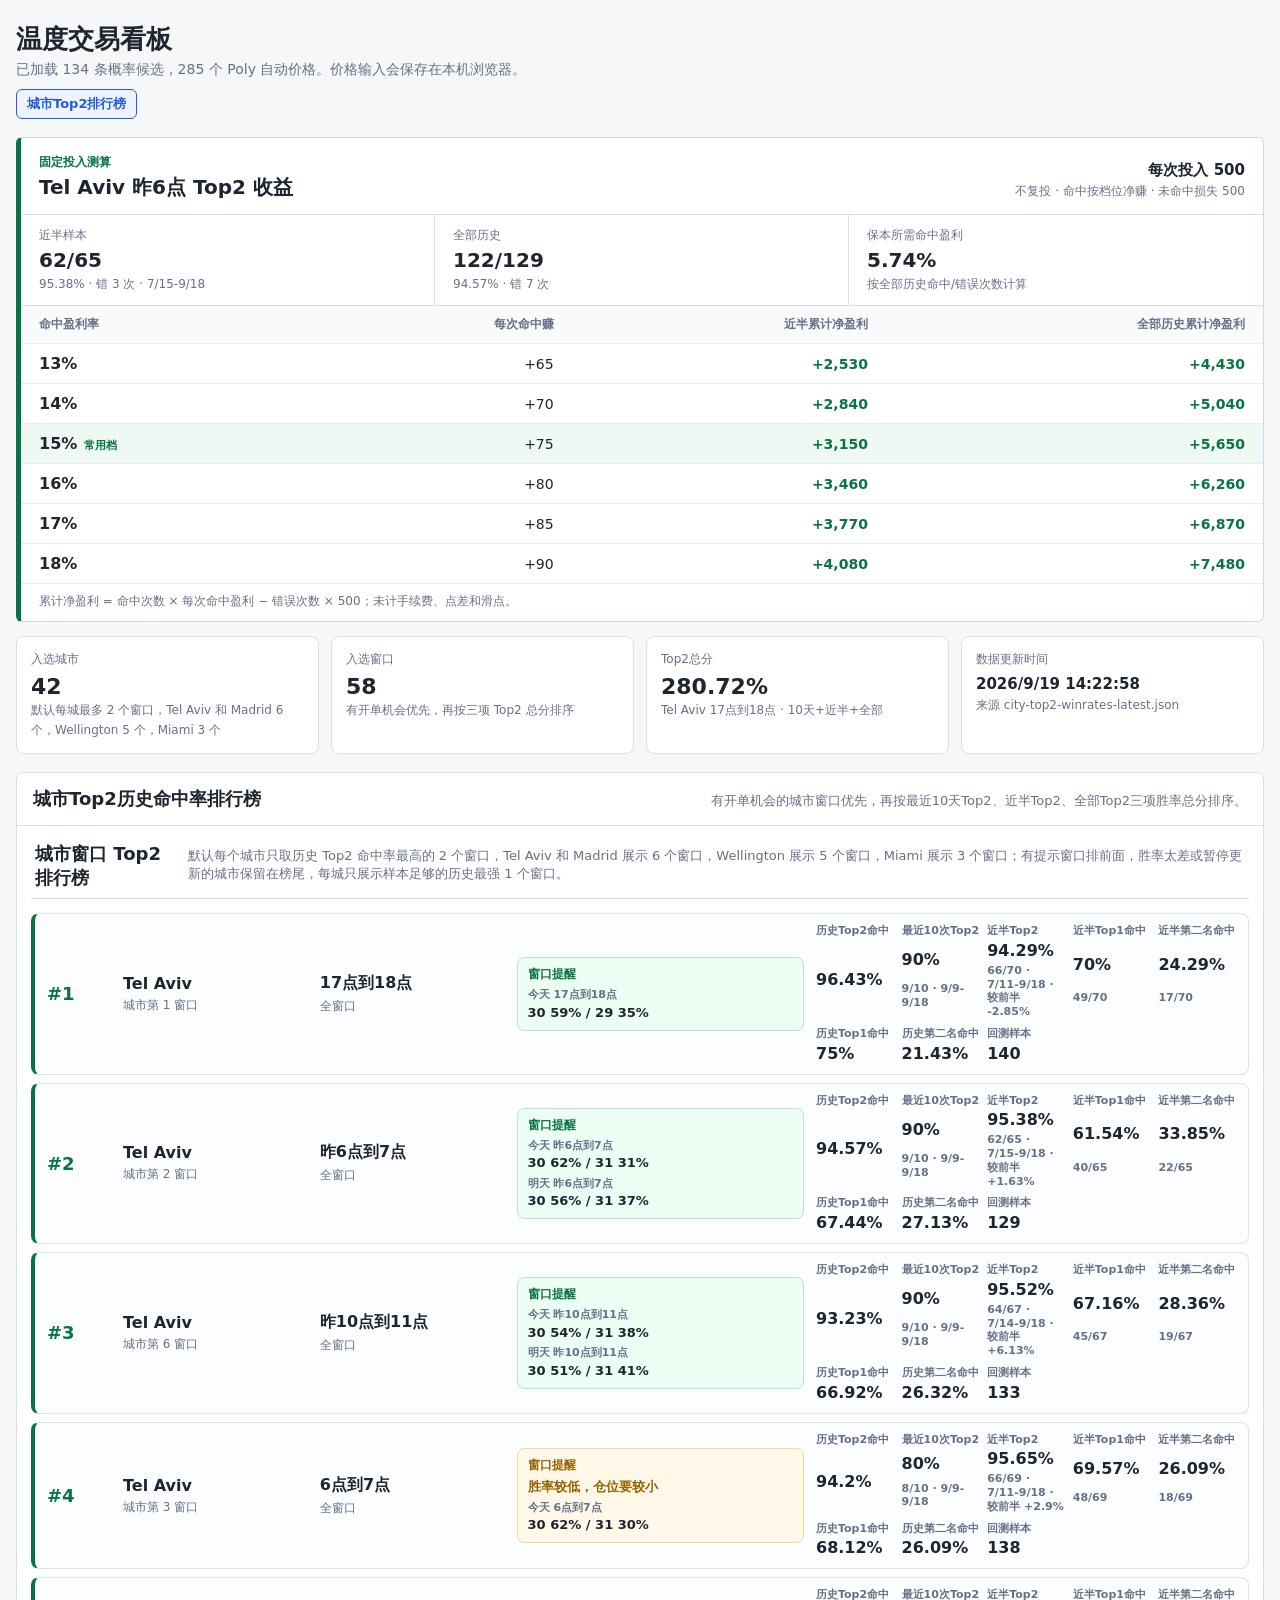
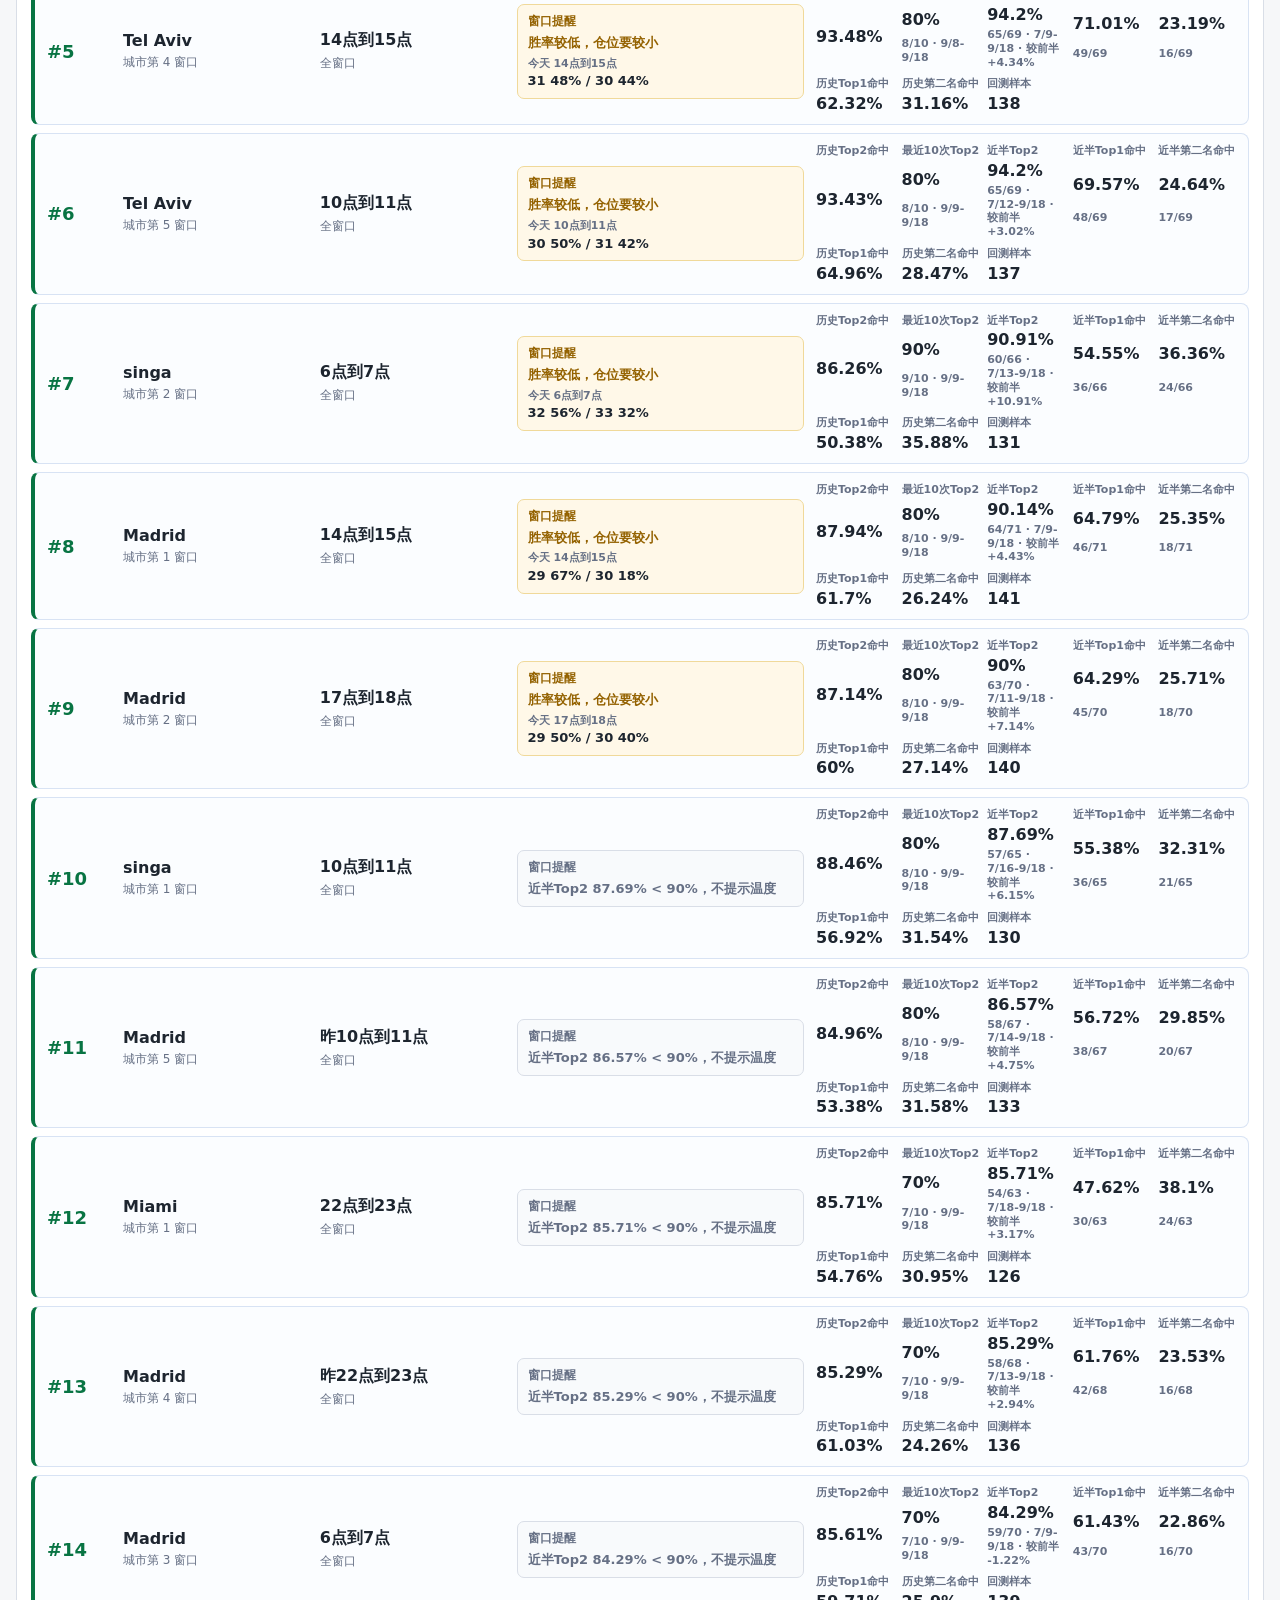
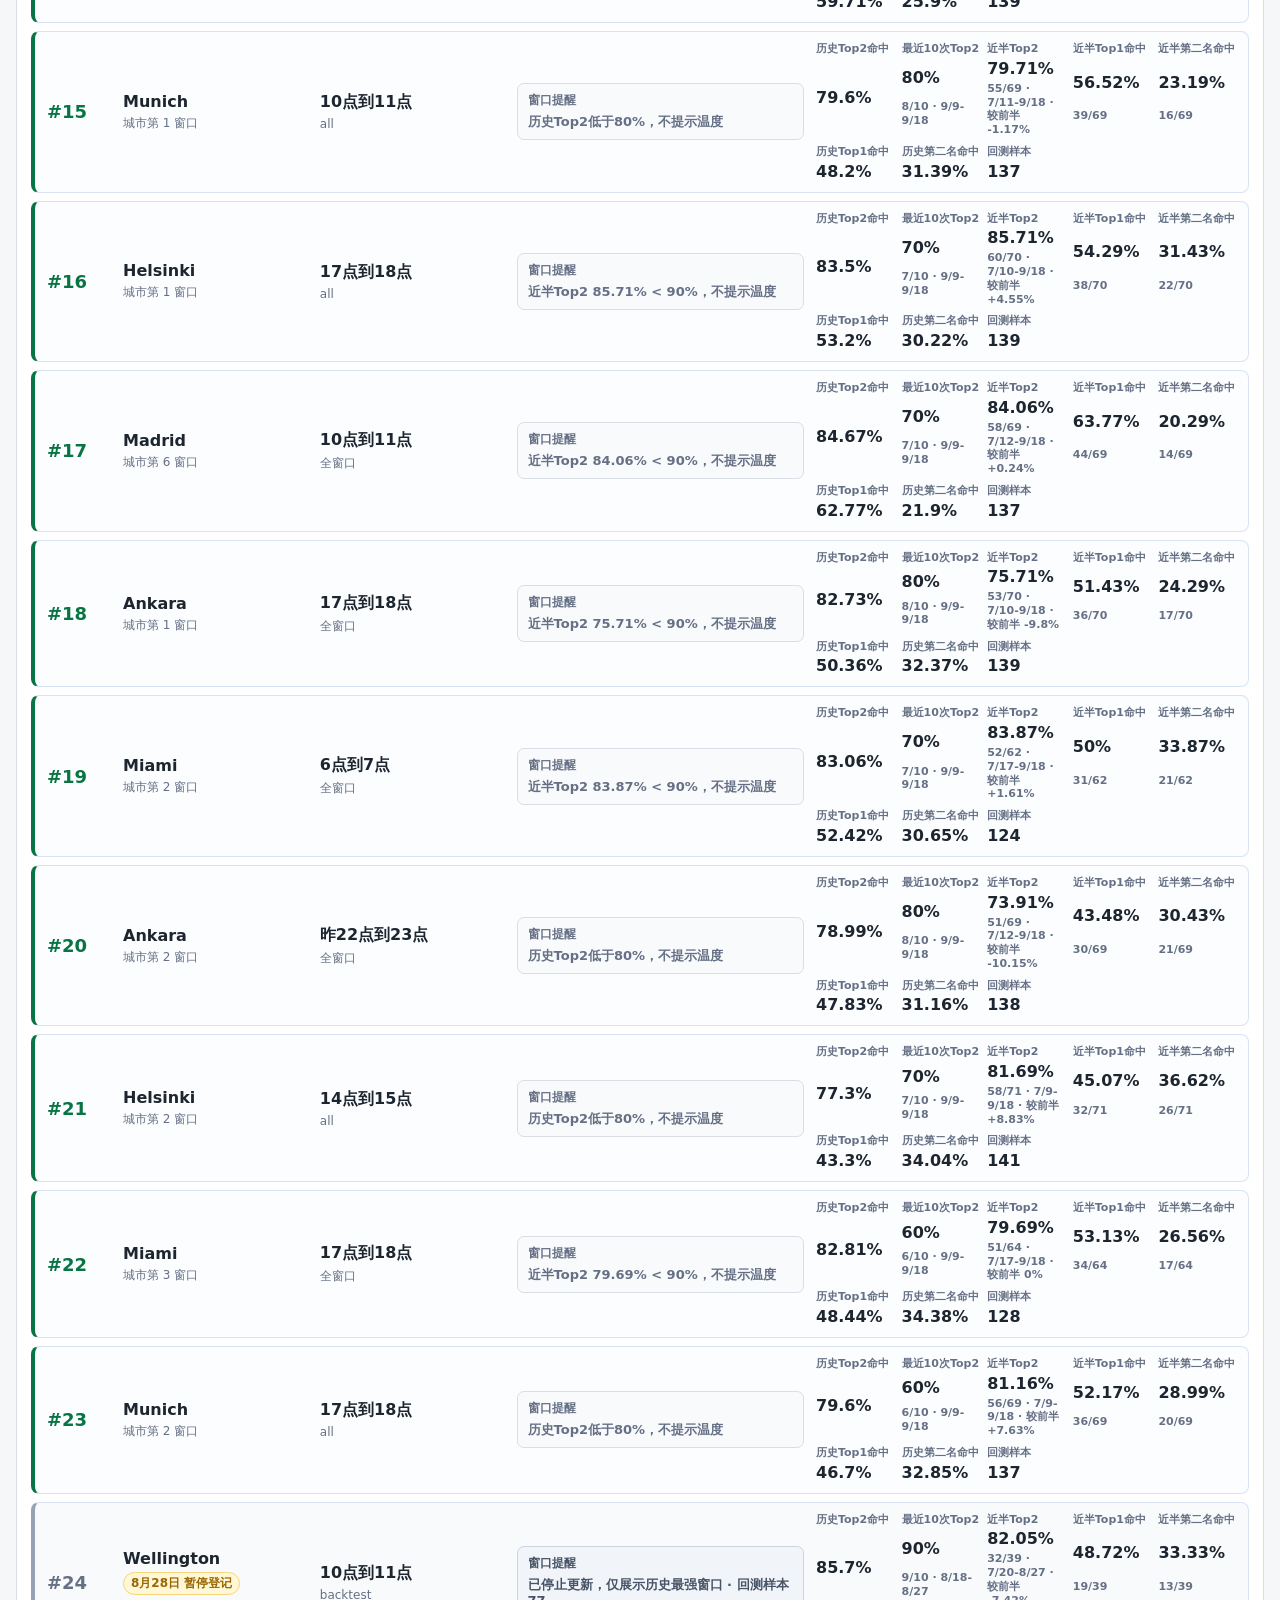
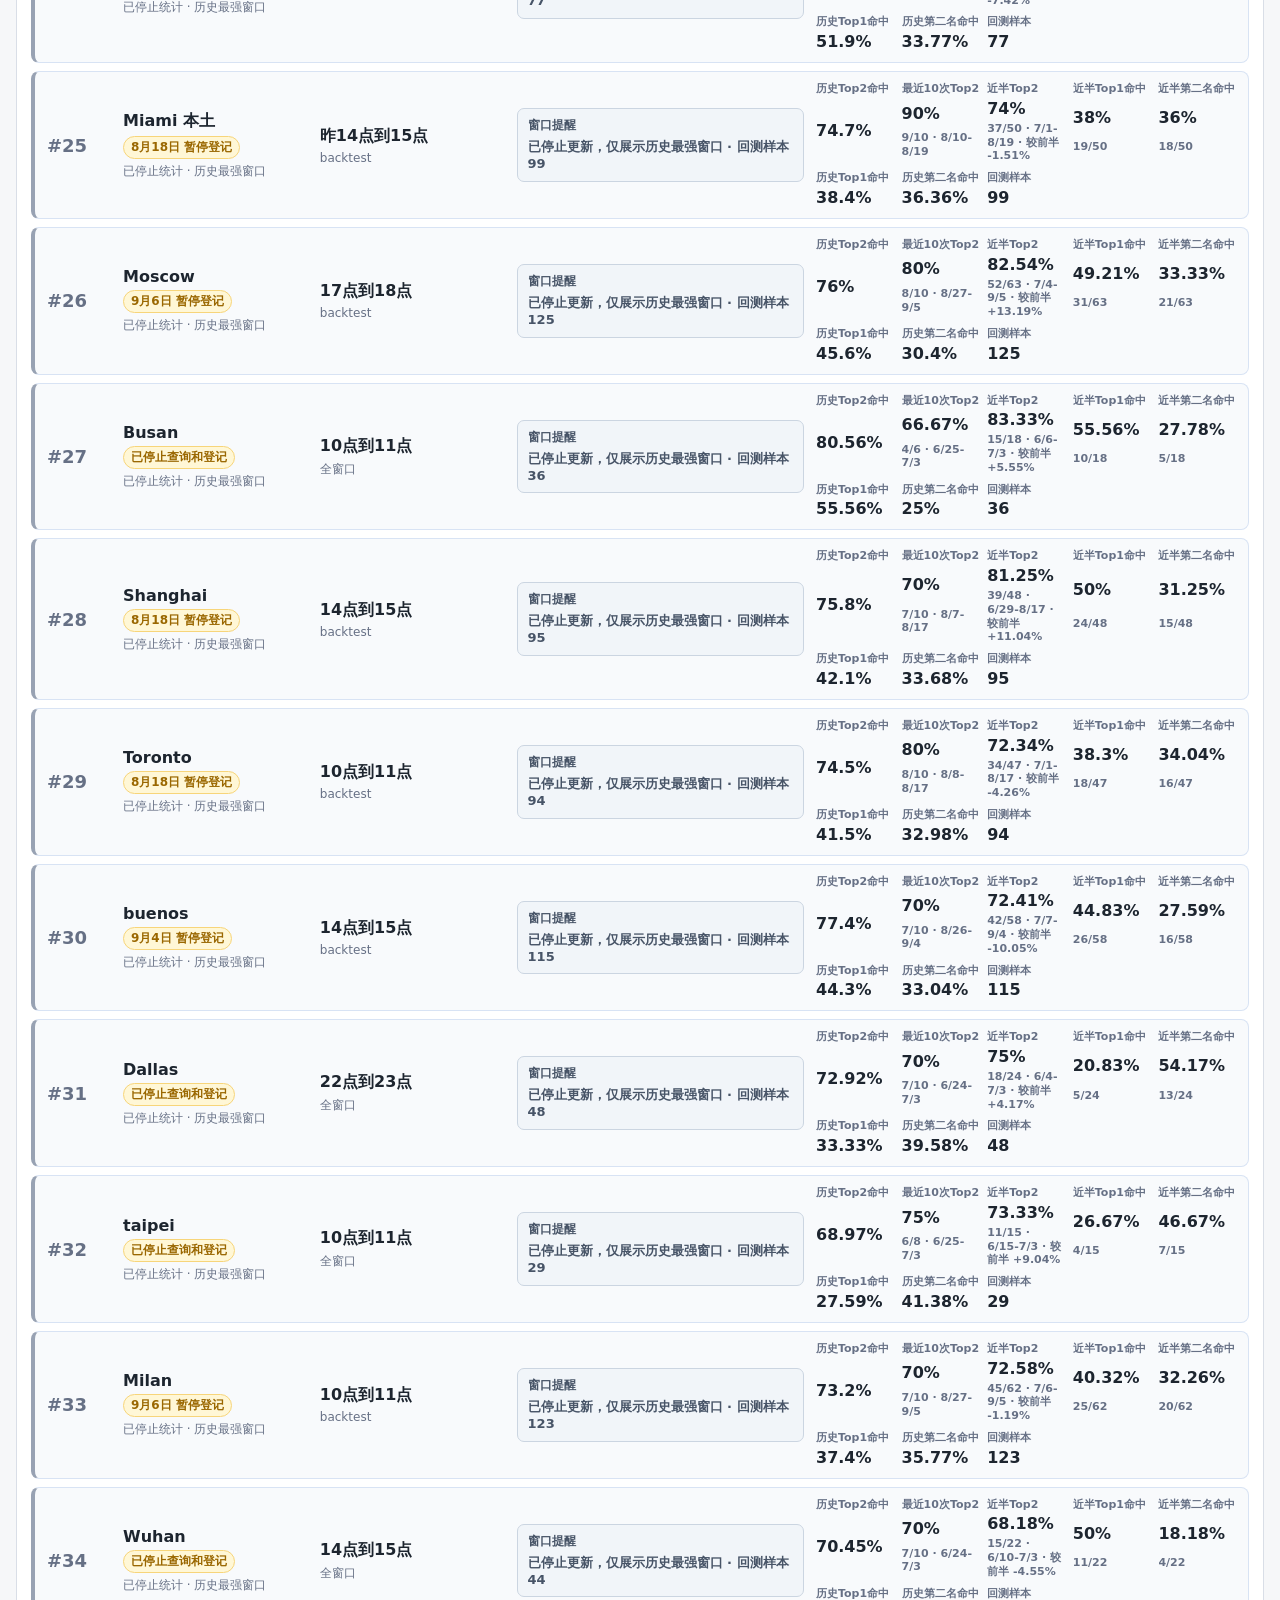
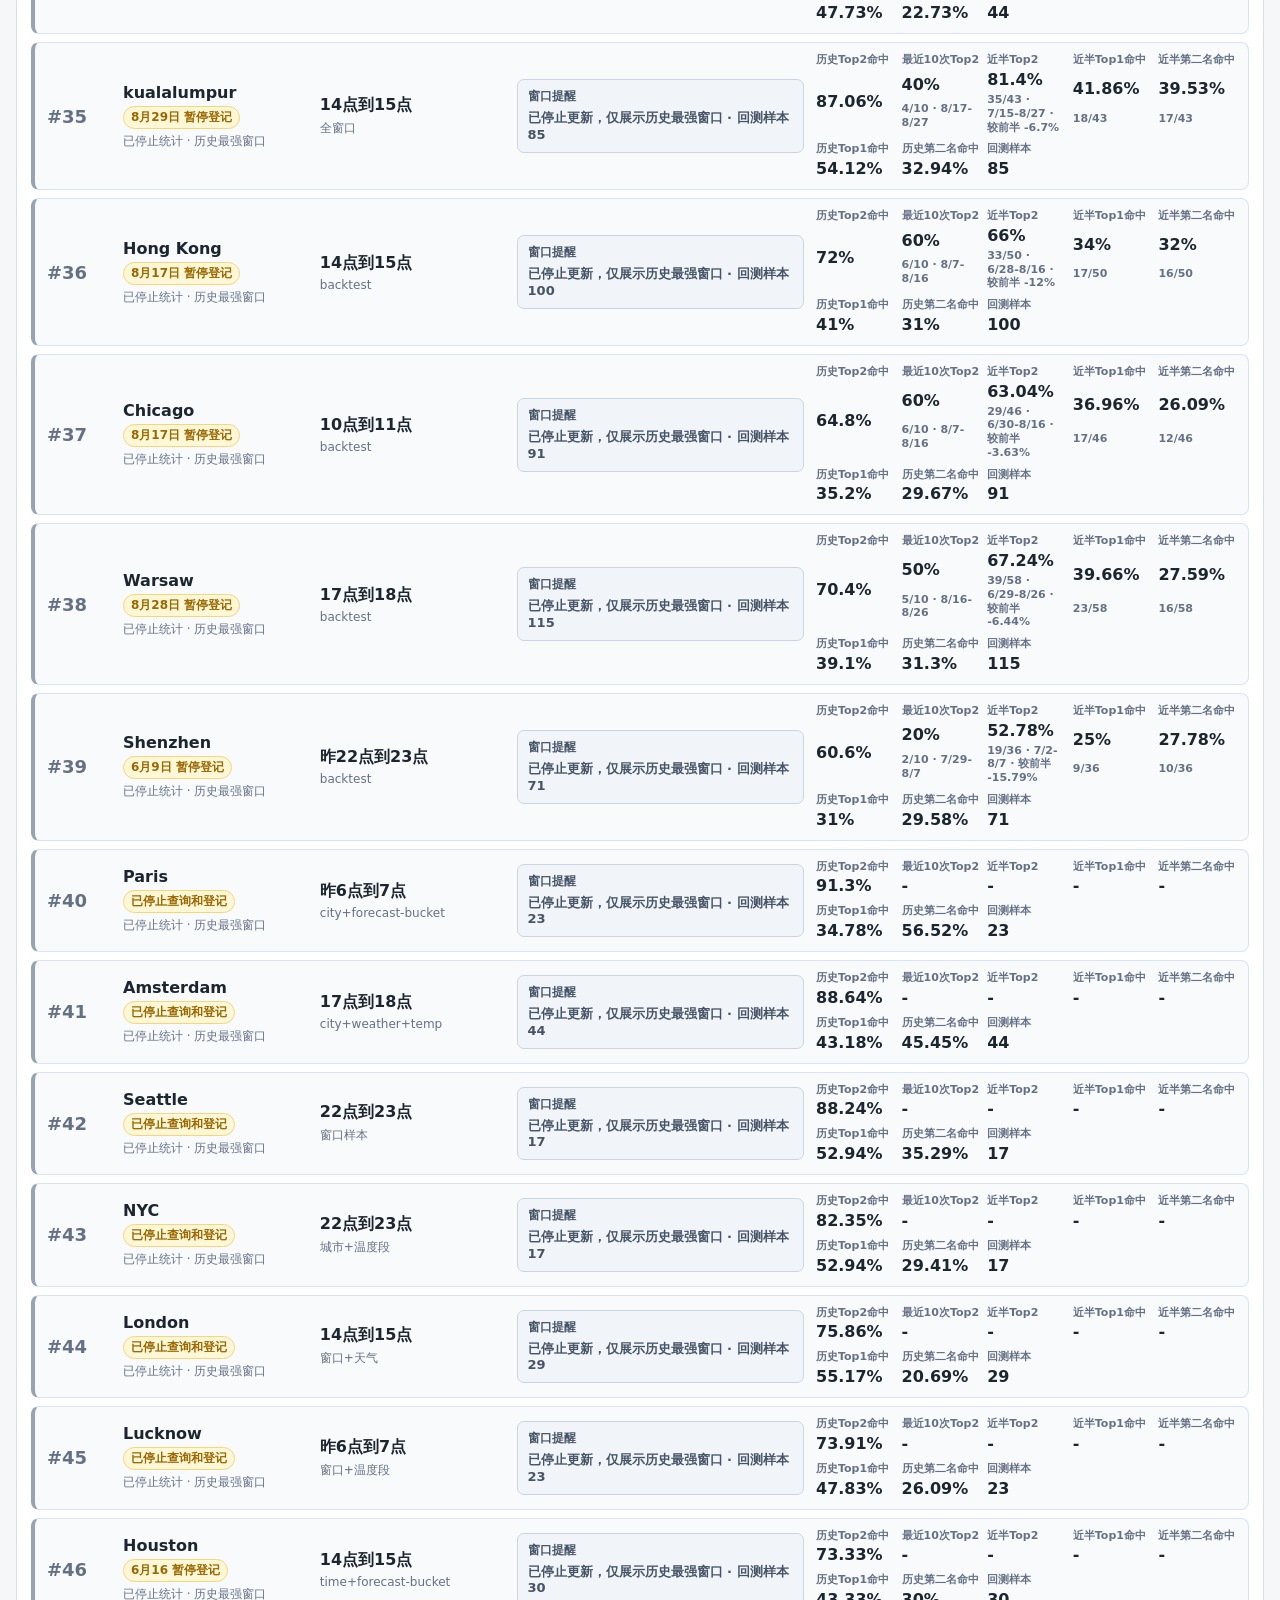
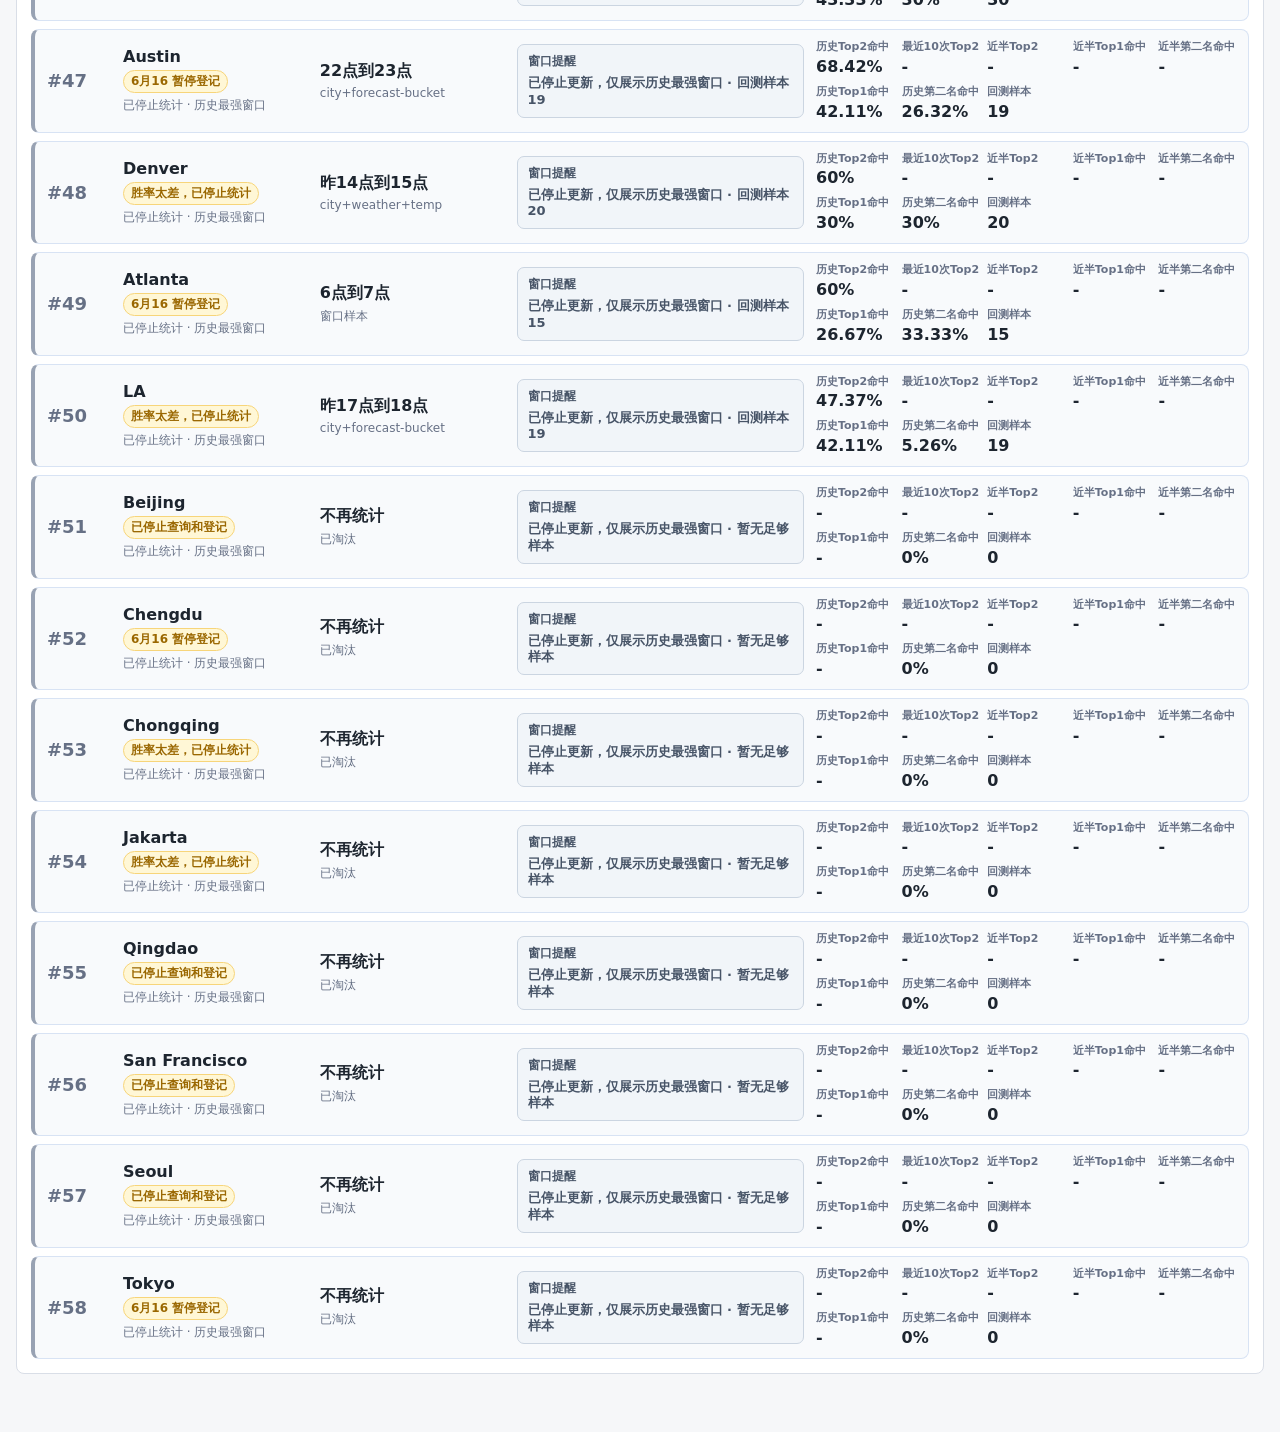
==== dashboard.html @ 87b6c608 "Refresh dashboard 20260919-2215" ====
<!doctype html>
<html lang="zh-CN">
  <head>
    <meta charset="utf-8" />
    <meta name="viewport" content="width=device-width, initial-scale=1" />
    <title>温度交易看板</title>
    <link rel="stylesheet" href="./dashboard.css?v=20260919-2215" />
  </head>
  <body>
    <main class="app-shell">
      <header class="topbar">
        <div>
          <h1>温度交易看板</h1>
          <p id="dataStatus">读取分析数据中...</p>
        </div>
        <div class="toolbar">
          <label>
            日期
            <select id="dateFilter"></select>
          </label>
          <label>
            时间窗口
            <select id="timeFilter"></select>
          </label>
          <label>
            最低优势
            <input id="edgeFilter" type="number" value="15" min="-50" max="100" step="1" />
          </label>
          <button id="exportFullPage" class="toolbar-button" type="button">整页截图</button>
        </div>
      </header>

      <section class="fixed-stake-board" id="fixedStakeBoard" aria-live="polite"></section>

      <section class="summary-grid" id="summaryGrid"></section>

      <section class="profit-board">
        <div class="profit-board-head">
          <h2>城市Top2历史命中率排行榜</h2>
          <span>有开单机会的城市窗口优先，再按最近10次Top2、近半Top2、全部Top2三项胜率总分排序。</span>
        </div>
        <div id="profitPicks" class="profit-picks"></div>
      </section>

      <section class="recommendation-board">
        <div class="recommendation-board-head">
          <h2>推荐命中追踪</h2>
          <span>按当天推荐的 Top2 结算，实际温度填写后自动统计命中</span>
        </div>
        <div id="recommendationPerformance" class="recommendation-performance"></div>
      </section>

      <section class="edge-board">
        <div class="edge-board-head">
          <h2>低估机会</h2>
          <span>模型优势 > 15</span>
        </div>
        <div id="edgePicks" class="edge-picks"></div>
      </section>

      <section class="board">
        <div class="board-head">
          <h2>按城市合并</h2>
          <div class="legend">
            <span class="dot strong"></span>强优势
            <span class="dot watch"></span>观察
            <span class="dot weak"></span>不优先
          </div>
        </div>
        <div id="cards" class="cards"></div>
      </section>
    </main>

    <template id="cardTemplate">
      <article class="city-card">
        <div class="card-top">
          <div>
            <h3></h3>
            <p class="meta"></p>
          </div>
          <span class="badge"></span>
        </div>
        <div class="signal-row">
          <div>
            <span class="label">当前预计</span>
            <strong class="predicted"></strong>
          </div>
          <div>
            <span class="label">昨10预计</span>
            <strong class="baseline"></strong>
          </div>
          <div>
            <span class="label">分档</span>
            <strong class="trend"></strong>
          </div>
          <div>
            <span class="label">概率参考</span>
            <strong class="samples"></strong>
          </div>
        </div>
        <div class="buckets"></div>
      </article>
    </template>

    <script src="./poly_prices.js?v=20260919-2215"></script>
    <script src="./dashboard_data.next.js?v=20260919-2215"></script>
    <script src="./backtest_accuracy.next.js?v=20260919-2215"></script>
    <script src="./dashboard.js?v=20260919-2215"></script>
    <script src="./auto_hold_patch.js?v=20260919-2215"></script>
  </body>
</html>
---- dashboard.css ----
:root {
  color-scheme: light;
  --bg: #f6f7f9;
  --panel: #ffffff;
  --text: #1d252f;
  --muted: #667085;
  --line: #d9dee7;
  --strong: #087443;
  --watch: #946200;
  --weak: #9b1c1c;
  --accent: #245bdb;
  --chip: #eef3ff;
}

* {
  box-sizing: border-box;
}

body {
  margin: 0;
  background: var(--bg);
  color: var(--text);
  font-family:
    Inter, ui-sans-serif, system-ui, -apple-system, BlinkMacSystemFont, "Segoe UI",
    "Microsoft YaHei", sans-serif;
}

.app-shell {
  width: min(1440px, calc(100vw - 32px));
  margin: 0 auto;
  padding: 24px 0 40px;
}

.topbar {
  display: flex;
  align-items: flex-end;
  justify-content: space-between;
  gap: 24px;
  margin-bottom: 18px;
}

h1,
h2,
h3,
p {
  margin: 0;
}

h1 {
  font-size: 26px;
  line-height: 1.2;
}

#dataStatus {
  margin-top: 6px;
  color: var(--muted);
  font-size: 14px;
}

.page-switch {
  display: flex;
  gap: 8px;
  flex-wrap: wrap;
  margin-top: 10px;
}

.page-switch a {
  display: inline-flex;
  align-items: center;
  height: 30px;
  border: 1px solid var(--line);
  border-radius: 6px;
  background: #fff;
  color: var(--muted);
  padding: 0 10px;
  font-size: 13px;
  font-weight: 700;
  text-decoration: none;
}

.page-switch a.active {
  border-color: var(--accent);
  background: var(--chip);
  color: var(--accent);
}

.toolbar {
  display: flex;
  align-items: center;
  gap: 10px;
  flex-wrap: wrap;
  justify-content: flex-end;
}

label {
  display: grid;
  gap: 5px;
  color: var(--muted);
  font-size: 12px;
}

select,
input {
  min-width: 116px;
  height: 36px;
  border: 1px solid var(--line);
  background: var(--panel);
  color: var(--text);
  border-radius: 6px;
  padding: 0 10px;
  font: inherit;
}

input {
  width: 96px;
}

.toolbar-button {
  align-self: end;
  height: 36px;
  border: 1px solid var(--accent);
  border-radius: 7px;
  background: var(--accent);
  color: #fff;
  padding: 0 14px;
  font-weight: 700;
  cursor: pointer;
}

.toolbar-button:hover {
  filter: brightness(0.96);
}

.toolbar-button:disabled {
  cursor: wait;
  opacity: 0.7;
}

.summary-grid {
  display: grid;
  grid-template-columns: repeat(4, minmax(0, 1fr));
  gap: 12px;
  margin-bottom: 18px;
}

.fixed-stake-board {
  margin-bottom: 14px;
  border: 1px solid #cfd8e6;
  border-left: 5px solid var(--strong);
  border-radius: 6px;
  background: var(--panel);
  overflow: hidden;
}

.fixed-stake-head {
  display: flex;
  align-items: flex-end;
  justify-content: space-between;
  gap: 20px;
  padding: 16px 18px 14px;
  border-bottom: 1px solid var(--line);
}

.fixed-stake-eyebrow {
  display: block;
  margin-bottom: 4px;
  color: var(--strong);
  font-size: 12px;
  font-weight: 800;
}

.fixed-stake-head h2 {
  font-size: 20px;
  line-height: 1.25;
}

.fixed-stake-rule {
  display: grid;
  justify-items: end;
  gap: 3px;
  text-align: right;
}

.fixed-stake-rule strong {
  font-size: 15px;
}

.fixed-stake-rule span,
.fixed-stake-samples span,
.fixed-stake-samples small,
.fixed-stake-footnote,
.fixed-stake-empty span {
  color: var(--muted);
  font-size: 12px;
}

.fixed-stake-samples {
  display: grid;
  grid-template-columns: repeat(3, minmax(0, 1fr));
  border-bottom: 1px solid var(--line);
}

.fixed-stake-samples > div {
  display: grid;
  gap: 4px;
  min-width: 0;
  padding: 12px 18px;
  border-right: 1px solid var(--line);
}

.fixed-stake-samples > div:last-child {
  border-right: 0;
}

.fixed-stake-samples strong {
  font-size: 20px;
  line-height: 1.2;
}

.fixed-stake-table-wrap {
  overflow-x: auto;
}

.fixed-stake-table {
  width: 100%;
  min-width: 660px;
  border-collapse: collapse;
  font-variant-numeric: tabular-nums;
}

.fixed-stake-table th,
.fixed-stake-table td {
  padding: 10px 18px;
  border-bottom: 1px solid #e8ebf0;
  text-align: right;
  white-space: nowrap;
}

.fixed-stake-table th {
  background: #f8fafc;
  color: var(--muted);
  font-size: 12px;
  font-weight: 700;
}

.fixed-stake-table th:first-child,
.fixed-stake-table td:first-child {
  text-align: left;
}

.fixed-stake-table td {
  font-size: 14px;
}

.fixed-stake-table td:first-child strong {
  font-size: 16px;
}

.fixed-stake-table td small {
  margin-left: 7px;
  color: var(--strong);
  font-size: 11px;
  font-weight: 700;
}

.fixed-stake-reference {
  background: #eef9f3;
}

.fixed-stake-positive {
  color: var(--strong);
  font-weight: 800;
}

.fixed-stake-footnote {
  padding: 9px 18px 11px;
}

.fixed-stake-empty {
  display: grid;
  gap: 4px;
  padding: 16px 18px;
}

.summary {
  background: var(--panel);
  border: 1px solid var(--line);
  border-radius: 8px;
  padding: 14px;
}

.summary span {
  color: var(--muted);
  font-size: 12px;
}

.summary strong {
  display: block;
  margin-top: 6px;
  font-size: 22px;
}

.summary-card {
  background: var(--panel);
  border: 1px solid var(--line);
  border-radius: 8px;
  padding: 14px;
}

.summary-card .label,
.summary-card small {
  color: var(--muted);
  font-size: 12px;
}

.summary-card strong {
  display: block;
  margin-top: 6px;
  font-size: 22px;
}

.summary-card .summary-small-value {
  font-size: 15px;
  line-height: 1.35;
}

.change-board,
.profit-board,
.recommendation-board,
.winrate-board,
.edge-board,
.hold-board {
  background: #ffffff;
  border: 1px solid var(--line);
  border-radius: 8px;
  margin-bottom: 18px;
}

.change-board-head,
.profit-board-head,
.recommendation-board-head,
.winrate-board-head,
.edge-board-head,
.hold-board-head {
  display: flex;
  align-items: baseline;
  justify-content: space-between;
  gap: 16px;
  padding: 14px 16px;
  border-bottom: 1px solid var(--line);
}

.change-board-head span,
.profit-board-head span,
.recommendation-board-head span,
.winrate-board-head span,
.edge-board-head span,
.hold-board-head span {
  color: var(--muted);
  font-size: 13px;
}

.recommendation-performance {
  display: grid;
  gap: 12px;
  padding: 14px;
}

.recommendation-date {
  border: 1px solid #d8e3f4;
  border-radius: 8px;
  background: #fbfdff;
  padding: 12px;
}

.recommendation-date-head {
  display: flex;
  align-items: baseline;
  justify-content: space-between;
  gap: 12px;
  flex-wrap: wrap;
  margin-bottom: 10px;
}

.recommendation-date-head strong {
  font-size: 17px;
}

.recommendation-date-head b {
  color: var(--strong);
  font-size: 18px;
}

.recommendation-date-head span {
  color: var(--muted);
  font-size: 13px;
}

.recommendation-tier-block {
  display: grid;
  gap: 8px;
  margin-top: 10px;
}

.recommendation-tier-block + .recommendation-tier-block {
  margin-top: 14px;
  padding-top: 12px;
  border-top: 1px dashed #cfd8e8;
}

.recommendation-tier-title {
  display: flex;
  align-items: baseline;
  justify-content: space-between;
  gap: 10px;
  flex-wrap: wrap;
}

.recommendation-tier-title b {
  color: var(--text);
  font-size: 15px;
}

.recommendation-tier-title span {
  color: var(--muted);
  font-size: 13px;
  font-weight: 700;
}

.recommendation-tier-block.extended-tier .recommendation-tier-title b {
  color: #9a6700;
}

.recommendation-tier-block.observation-tier .recommendation-tier-title b {
  color: #155e75;
}

.recommendation-list {
  display: grid;
  grid-template-columns: repeat(3, minmax(0, 1fr));
  gap: 8px;
}

.recommendation-result {
  border: 1px solid var(--line);
  border-left: 3px solid #98a2b3;
  border-radius: 8px;
  background: #fff;
  padding: 10px;
}

.recommendation-result.hit {
  border-left-color: var(--strong);
  background: #f5fbf7;
}

.recommendation-result.miss {
  border-left-color: var(--weak);
  background: #fff8f8;
}

.recommendation-result.pending {
  border-left-color: #b7791f;
  background: #fffaf0;
}

.recommendation-result.extended-tier {
  border-color: #ead7a1;
}

.recommendation-result.extended-tier.hit {
  background: #fbfaf2;
}

.recommendation-result.extended-tier.miss {
  background: #fff7f2;
}

.recommendation-result.observation-tier {
  border-color: #bae6fd;
}

.recommendation-result.observation-tier.hit {
  background: #f0f9ff;
}

.recommendation-result.observation-tier.miss {
  background: #fff8f8;
}

.recommendation-result strong {
  display: block;
  font-size: 15px;
}

.recommendation-result b {
  display: block;
  margin-top: 6px;
  font-size: 16px;
}

.recommendation-result span {
  display: block;
  margin-top: 4px;
  color: var(--muted);
  font-size: 12px;
}

.recommendation-result .recommendation-snapshot-at {
  color: #475467;
}

.recommendation-review {
  margin-top: 12px;
  border: 1px solid #cfd8e8;
  border-left: 4px solid #667085;
  border-radius: 8px;
  background: #fff;
  padding: 10px;
}

.recommendation-review.good {
  border-color: #a7d8bc;
  border-left-color: var(--strong);
  background: #f7fcf9;
}

.recommendation-review.miss {
  border-color: #efb5b5;
  border-left-color: var(--weak);
  background: #fffafa;
}

.recommendation-review.pending {
  border-color: #e7c982;
  border-left-color: var(--watch);
  background: #fffdf5;
}

.review-head {
  display: flex;
  align-items: baseline;
  justify-content: space-between;
  gap: 12px;
  flex-wrap: wrap;
}

.review-head strong {
  font-size: 15px;
}

.review-head span {
  color: var(--text);
  font-size: 13px;
  font-weight: 700;
}

.review-misses {
  display: grid;
  grid-template-columns: repeat(2, minmax(0, 1fr));
  gap: 8px;
  margin-top: 10px;
}

.review-misses article {
  border: 1px solid var(--line);
  border-radius: 7px;
  background: #fff;
  padding: 8px;
}

.review-misses b,
.review-misses span,
.review-misses small {
  display: block;
}

.review-misses b {
  font-size: 13px;
}

.review-misses span {
  margin-top: 4px;
  color: var(--text);
  font-size: 12px;
}

.review-misses small {
  margin-top: 4px;
  color: var(--muted);
  font-size: 11px;
}

.review-conclusions {
  display: grid;
  gap: 4px;
  margin-top: 10px;
}

.review-conclusions p {
  margin: 0;
  color: var(--text);
  font-size: 13px;
  line-height: 1.45;
}

.recommendation-empty {
  color: var(--muted);
  padding: 18px;
}

.recommendation-history {
  border: 1px solid #d8e3f4;
  border-radius: 8px;
  background: #f8fbff;
  padding: 12px;
}

.recommendation-history-head {
  display: flex;
  align-items: baseline;
  justify-content: space-between;
  gap: 12px;
  flex-wrap: wrap;
  margin-bottom: 10px;
}

.recommendation-history-head strong {
  font-size: 17px;
}

.recommendation-history-head span {
  color: var(--muted);
  font-size: 13px;
}

.recommendation-history-stats {
  display: grid;
  grid-template-columns: repeat(3, minmax(0, 1fr));
  gap: 8px;
  margin-bottom: 10px;
}

.recommendation-history-stats article {
  border: 1px solid var(--line);
  border-radius: 8px;
  background: #fff;
  padding: 10px;
}

.recommendation-history-stats span,
.recommendation-history-stats small,
.recommendation-history-row span,
.recommendation-history-row small {
  display: block;
  color: var(--muted);
  font-size: 12px;
}

.recommendation-history-stats b {
  display: block;
  margin-top: 4px;
  color: var(--text);
  font-size: 22px;
}

.recommendation-history-stats small {
  margin-top: 3px;
}

.recommendation-history-list {
  display: grid;
  grid-template-columns: repeat(4, minmax(0, 1fr));
  gap: 8px;
  max-height: 260px;
  overflow: auto;
  padding-right: 2px;
}

.recommendation-history-row {
  display: grid;
  grid-template-columns: 1fr;
  gap: 6px;
  align-items: start;
  border: 1px solid var(--line);
  border-radius: 7px;
  background: #fff;
  padding: 8px;
}

.recommendation-history-row strong {
  font-size: 13px;
}

.recommendation-history-row-lines {
  display: grid;
  grid-template-columns: auto 52px;
  gap: 2px 8px;
  align-items: baseline;
}

.recommendation-history-row-lines span {
  white-space: nowrap;
}

.recommendation-history-row-lines b {
  justify-self: end;
  font-size: 14px;
}

.recommendation-history-row small {
  justify-self: start;
  text-align: left;
}

.recommendation-history-row b.good,
.recommendation-history-row-lines b.good {
  color: var(--strong);
}

.recommendation-history-row b.watch,
.recommendation-history-row-lines b.watch {
  color: var(--watch);
}

.recommendation-history-row b.bad,
.recommendation-history-row-lines b.bad {
  color: var(--weak);
}

.recommendation-history-row b.pending,
.recommendation-history-row-lines b.pending {
  color: var(--muted);
}

.profit-picks {
  display: grid;
  gap: 14px;
  padding: 14px;
}

body[data-dashboard-mode="mid"] .toolbar,
body[data-dashboard-mode="mid"] .change-board,
body[data-dashboard-mode="mid"] .hold-board,
body[data-dashboard-mode="mid"] .recommendation-board,
body[data-dashboard-mode="mid"] .edge-board,
body[data-dashboard-mode="mid"] .board {
  display: none;
}

.ranking-time-board {
  display: grid;
  gap: 12px;
  border: 1px solid #d8e3f4;
  border-radius: 8px;
  background: #fbfdff;
  padding: 12px;
}

.ranking-time-board-head {
  display: flex;
  align-items: baseline;
  justify-content: space-between;
  gap: 14px;
}

.ranking-time-board-head strong {
  font-size: 18px;
}

.ranking-time-board-head span {
  color: var(--muted);
  font-size: 13px;
  line-height: 1.4;
}

.ranking-time-date {
  display: grid;
  gap: 10px;
  border-top: 1px solid var(--line);
  padding-top: 12px;
}

.ranking-time-date-title {
  display: flex;
  align-items: baseline;
  flex-wrap: wrap;
  gap: 10px;
}

.ranking-time-date-title strong {
  font-size: 17px;
}

.ranking-time-date-title span {
  color: var(--muted);
  font-size: 13px;
}

.ranking-time-date-title .strong-count {
  color: var(--strong);
  font-weight: 900;
}

.ranking-time-group {
  display: grid;
  gap: 8px;
  border: 1px solid #dce6f5;
  border-radius: 8px;
  background: #fff;
  padding: 10px;
}

.ranking-time-group-title,
.ranking-pending-title {
  display: flex;
  align-items: baseline;
  justify-content: space-between;
  gap: 10px;
}

.ranking-time-group-title b,
.ranking-pending-title b {
  color: #0b5bd3;
  font-size: 15px;
}

.ranking-time-group-title span,
.ranking-pending-title span {
  color: var(--muted);
  font-size: 12px;
  font-weight: 800;
}

.ranking-time-cards {
  display: grid;
  grid-template-columns: repeat(3, minmax(0, 1fr));
  gap: 10px;
}

.ranking-time-card {
  display: grid;
  gap: 8px;
  border: 1px solid #b7e4cc;
  border-left: 4px solid var(--strong);
  border-radius: 8px;
  background: #f6fcf8;
  padding: 12px;
}

.ranking-time-card.ranking-time-watch {
  border-color: #f0d99a;
  border-left-color: var(--watch);
  background: #fffdf7;
}

.ranking-time-card.ranking-time-low {
  border-color: #f0d99a;
  border-left-color: var(--watch);
  background: #fffaf0;
}

.ranking-time-card-head {
  display: flex;
  align-items: flex-start;
  justify-content: space-between;
  gap: 10px;
}

.ranking-time-card-head strong {
  display: block;
  font-size: 17px;
}

.ranking-time-card-head span {
  display: block;
  margin-top: 3px;
  color: var(--muted);
  font-size: 12px;
  line-height: 1.35;
}

.ranking-time-card-head b {
  flex: 0 0 auto;
  border-radius: 999px;
  background: #dcfce7;
  color: var(--strong);
  font-size: 12px;
  padding: 3px 8px;
}

.ranking-time-watch .ranking-time-card-head b {
  background: #fff0c2;
  color: #946200;
}

.ranking-time-low .ranking-time-card-head b {
  background: #fff0c2;
  color: #946200;
}

.ranking-time-buy {
  margin-top: 0;
}

.ranking-time-warning {
  border: 1px solid #f0d99a;
  border-radius: 7px;
  background: #fff8e8;
  color: #946200;
  font-size: 12px;
  font-weight: 900;
  padding: 7px 9px;
}

.ranking-time-metrics {
  display: grid;
  grid-template-columns: repeat(2, minmax(0, 1fr));
  gap: 6px;
}

.ranking-time-metrics span {
  color: var(--muted);
  font-size: 12px;
  line-height: 1.25;
}

.ranking-time-metrics b {
  color: var(--text);
  font-size: 14px;
}

.ranking-time-pending {
  display: grid;
  gap: 10px;
  border: 1px dashed #cbd5e1;
  border-radius: 8px;
  background: #f8fafc;
  padding: 10px;
}

.ranking-time-pending > strong {
  font-size: 15px;
}

.ranking-time-pending > span {
  color: var(--muted);
  font-size: 12px;
}

.ranking-pending-group {
  display: grid;
  gap: 8px;
}

.ranking-pending-list {
  display: grid;
  grid-template-columns: repeat(4, minmax(0, 1fr));
  gap: 8px;
}

.ranking-pending-list article {
  border: 1px solid var(--line);
  border-radius: 7px;
  background: #fff;
  padding: 9px;
}

.ranking-pending-list b {
  display: block;
  font-size: 14px;
}

.ranking-pending-list span {
  display: block;
  margin-top: 4px;
  color: var(--muted);
  font-size: 12px;
  line-height: 1.3;
}

.ranking-pending-more {
  background: #f1f5f9 !important;
}

.ranking-time-empty {
  color: var(--muted);
  padding: 10px 2px;
}

.ranking-note {
  display: flex;
  align-items: baseline;
  justify-content: space-between;
  gap: 16px;
  padding: 2px 4px 8px;
  border-bottom: 1px solid var(--line);
}

.ranking-note strong {
  font-size: 18px;
}

.ranking-note span {
  color: var(--muted);
  font-size: 13px;
}

.ranking-list {
  display: grid;
  gap: 8px;
}

.ranking-row {
  display: grid;
  grid-template-columns: 64px minmax(140px, 0.9fr) minmax(170px, 0.9fr) minmax(280px, 1.4fr) minmax(420px, 2fr);
  gap: 12px;
  align-items: center;
  border: 1px solid #d8e3f4;
  border-left: 4px solid var(--strong);
  border-radius: 8px;
  background: #fbfdff;
  padding: 10px 12px;
}

.ranking-row-compound {
  border-left-color: #b77900;
  background: #fffdf6;
}

.ranking-row-retired {
  border-left-color: #98a2b3;
  background: #f8fafc;
}

.ranking-rank {
  color: var(--strong);
  font-size: 18px;
  font-weight: 800;
}

.ranking-row-compound .ranking-rank {
  color: #a15c00;
}

.ranking-row-retired .ranking-rank {
  color: #667085;
}

.ranking-city,
.ranking-window {
  display: grid;
  gap: 4px;
}

.ranking-city strong,
.ranking-window strong {
  font-size: 16px;
}

.ranking-city span,
.ranking-window span {
  color: var(--muted);
  font-size: 12px;
}

.ranking-city .ranking-city-pause {
  display: inline-flex;
  width: fit-content;
  border: 1px solid #f7d57a;
  border-radius: 999px;
  background: #fff7d6;
  color: #9a6700;
  padding: 2px 7px;
  font-weight: 800;
}

.ranking-compound-badge {
  display: inline-flex;
  width: fit-content;
  border: 1px solid #f2c14e;
  border-radius: 999px;
  background: #fff2bd;
  color: #8a4b00;
  padding: 2px 8px;
  font-size: 12px;
  font-weight: 900;
}

.ranking-reminder {
  display: grid;
  gap: 5px;
  border: 1px solid #b7e4cc;
  border-radius: 7px;
  background: #ecfdf3;
  padding: 8px 10px;
}

.ranking-reminder b {
  color: var(--strong);
  font-size: 12px;
}

.ranking-reminder span {
  color: var(--text);
  font-size: 13px;
  font-weight: 800;
  line-height: 1.3;
  overflow-wrap: anywhere;
}

.ranking-reminder em {
  color: var(--muted);
  display: block;
  font-size: 11px;
  font-style: normal;
  font-weight: 700;
  margin-bottom: 2px;
}

.ranking-reminder-pending {
  border-color: #f0d99a;
  background: #fff8e8;
}

.ranking-reminder-pending b {
  color: #946200;
}

.ranking-reminder-low {
  border-color: #f0d99a;
  background: #fff8e8;
}

.ranking-reminder-low b {
  color: #946200;
}

.ranking-reminder-low .ranking-reminder-warning {
  color: #946200;
}

.ranking-reminder-muted {
  border-color: var(--line);
  background: #f8fafc;
}

.ranking-reminder-muted b,
.ranking-reminder-muted span {
  color: var(--muted);
}

.ranking-reminder-retired {
  border-color: #cbd5e1;
  background: #f1f5f9;
}

.ranking-reminder-retired b,
.ranking-reminder-retired span {
  color: #475467;
}

.ranking-metrics {
  display: grid;
  grid-template-columns: repeat(5, minmax(0, 1fr));
  gap: 8px;
}

.ranking-metrics span {
  display: grid;
  gap: 3px;
  color: var(--text);
  font-weight: 800;
  line-height: 1.25;
}

.ranking-metrics b {
  color: var(--muted);
  font-size: 11px;
  font-weight: 600;
}

.ranking-metrics small {
  color: var(--muted);
  font-size: 11px;
  font-weight: 600;
}

.ranking-trend-up {
  color: var(--strong);
}

.ranking-trend-down {
  color: var(--weak);
}

.profit-date-group {
  display: grid;
  gap: 12px;
}

.profit-date-title {
  display: flex;
  align-items: baseline;
  gap: 10px;
  flex-wrap: wrap;
  padding: 2px 2px 0;
}

.profit-date-title strong {
  font-size: 18px;
}

.profit-date-title span {
  color: var(--muted);
  font-size: 13px;
}

.profit-date-title .window-summary {
  color: #344054;
  font-size: 13px;
}

.profit-date-title .strong-count {
  color: #087443;
  font-weight: 800;
}

.profit-date-picks {
  display: grid;
  grid-template-columns: repeat(3, minmax(0, 1fr));
  gap: 10px;
}

.profit-window-groups {
  display: grid;
  gap: 12px;
}

.profit-window-group {
  border: 1px solid #d8e3f4;
  border-radius: 8px;
  background: #fbfdff;
  padding: 10px;
}

.profit-window-title {
  display: flex;
  align-items: baseline;
  justify-content: space-between;
  gap: 10px;
  margin-bottom: 10px;
  padding: 0 2px;
}

.profit-window-title b {
  color: #175cd3;
  font-size: 15px;
}

.profit-window-title span {
  color: #475467;
  font-size: 12px;
  font-weight: 800;
}

.missing-watchlist {
  border: 1px solid #f0d99a;
  border-left: 3px solid #b7791f;
  border-radius: 8px;
  background: #fffaf0;
  padding: 12px;
}

.missing-watchlist > strong {
  display: inline-block;
  margin-right: 8px;
  color: var(--text);
  font-size: 15px;
}

.watchlist-note {
  color: #7a4c00;
  font-size: 12px;
}

.watch-window-groups {
  display: grid;
  gap: 10px;
  margin-top: 10px;
}

.watch-window-group {
  border: 1px solid #f0d99a;
  border-radius: 8px;
  background: #fffdf7;
  padding: 10px;
}

.watch-window-title {
  display: flex;
  align-items: baseline;
  justify-content: space-between;
  gap: 8px;
  margin-bottom: 8px;
}

.watch-window-title b {
  color: #7a4c00;
  font-size: 14px;
}

.watch-window-title span {
  color: #946200;
  font-size: 12px;
  font-weight: 800;
}

.watch-city-list {
  display: grid;
  grid-template-columns: repeat(4, minmax(0, 1fr));
  gap: 8px;
}

.missing-watchlist article {
  border: 1px solid var(--line);
  border-radius: 7px;
  background: #fff;
  padding: 8px 10px;
}

.missing-watchlist b {
  display: block;
  color: var(--text);
  font-size: 14px;
}

.missing-watchlist span {
  display: block;
  margin-top: 3px;
  color: var(--muted);
  font-size: 12px;
}

.profit-pick {
  border: 1px solid var(--line);
  border-left: 3px solid #98a2b3;
  border-radius: 8px;
  padding: 12px 14px;
  background: #ffffff;
}

.profit-pick.profit-strong {
  border-color: #a7dfc3;
  border-left-color: var(--strong);
  background: #f7fcf9;
}

.profit-pick.profit-weak {
  border-left-color: var(--weak);
  background: #ffffff;
}

.profit-pick.profit-extended {
  border-color: #f0d99a;
  border-left-color: #b7791f;
  background: #fffaf0;
}

.profit-pick.profit-observation {
  border-color: #bae6fd;
  border-left-color: #0284c7;
  background: #f0f9ff;
}

.profit-card-head {
  display: flex;
  align-items: baseline;
  justify-content: space-between;
  gap: 12px;
}

.profit-city-title {
  display: flex;
  align-items: baseline;
  gap: 10px;
  min-width: 0;
}

.profit-pick strong {
  display: block;
  font-size: 17px;
}

.profit-main b {
  display: inline;
  font-size: 15px;
}

.pick-tier {
  display: inline-block;
  border-radius: 999px;
  padding: 2px 7px;
  font-size: 12px;
  line-height: 1.2;
  white-space: nowrap;
}

.pick-tier-strong {
  color: #047857;
  background: #dcfae6;
}

.pick-tier-extended {
  color: #946200;
  background: #fff0c2;
}

.pick-tier-observation {
  color: #075985;
  background: #dff3ff;
}

.pick-tier-note {
  color: #946200;
  font-weight: 800;
}

.pick-tier-note-observation {
  color: #075985;
}

.profit-pick span,
.profit-pick small {
  color: var(--muted);
  font-size: 12px;
}

.profit-main {
  display: flex;
  align-items: baseline;
  flex-wrap: wrap;
  gap: 8px;
  margin-top: 10px;
}

.buy-now {
  display: grid;
  gap: 4px;
  margin-top: 10px;
  border: 1px solid #b7e4cc;
  border-radius: 7px;
  background: #ecfdf3;
  padding: 10px;
}

.buy-now span {
  display: block;
  color: #087443;
  font-size: 12px;
  font-weight: 900;
}

.buy-now b {
  display: block;
  color: var(--text);
  font-size: 20px;
  line-height: 1.2;
  overflow-wrap: anywhere;
}

.profit-main em {
  color: var(--strong);
  font-style: normal;
  font-size: 15px;
  font-weight: 800;
  font-variant-numeric: tabular-nums;
}

.profit-empty {
  color: var(--muted);
  padding: 18px;
}

.extended-profit-block {
  border: 1px solid #f0d99a;
  border-radius: 8px;
  background: #fffdf7;
  padding: 10px;
}

.extended-profit-title {
  display: flex;
  align-items: baseline;
  justify-content: space-between;
  gap: 10px;
  margin-bottom: 10px;
}

.extended-profit-title b {
  color: #7a4c00;
  font-size: 15px;
}

.extended-profit-title span {
  color: #946200;
  font-size: 12px;
  font-weight: 800;
}

.observation-profit-block {
  border-color: #bae6fd;
  background: #f7fcff;
}

.observation-profit-block .extended-profit-title b {
  color: #075985;
}

.observation-profit-block .extended-profit-title span {
  color: #155e75;
}

.change-picks {
  display: grid;
  grid-template-columns: repeat(3, minmax(0, 1fr));
  gap: 10px;
  padding: 12px;
}

.change-card {
  border: 1px solid var(--line);
  border-left: 4px solid var(--accent);
  border-radius: 8px;
  padding: 12px;
  background: #fbfcff;
}

.change-card strong {
  display: block;
  font-size: 16px;
}

.change-card small {
  display: block;
  margin-top: 3px;
  color: var(--muted);
  font-size: 12px;
}

.top2-compare {
  display: grid;
  grid-template-columns: repeat(2, minmax(0, 1fr));
  gap: 8px;
  margin-top: 10px;
}

.top2-compare div {
  border: 1px solid var(--line);
  border-radius: 7px;
  background: #fff;
  padding: 8px;
}

.top2-compare div:last-child {
  border-color: #9fd4b8;
  background: #f4fbf7;
}

.top2-compare span {
  display: block;
  color: var(--muted);
  font-size: 11px;
  margin-bottom: 4px;
}

.top2-compare b {
  color: var(--text);
  font-size: 16px;
  overflow-wrap: anywhere;
}

.change-temps {
  display: grid;
  gap: 8px;
  margin-top: 10px;
}

.change-temp {
  display: grid;
  grid-template-columns: 52px 1fr 58px;
  align-items: center;
  gap: 8px;
}

.change-temp b {
  font-size: 18px;
}

.change-temp span {
  color: var(--muted);
  font-size: 12px;
}

.change-delta {
  text-align: right;
  font-weight: 800;
  font-variant-numeric: tabular-nums;
}

.change-delta.up {
  color: var(--strong);
}

.change-delta.down {
  color: var(--weak);
}

.change-delta.flat {
  color: var(--muted);
}

.change-empty {
  color: var(--muted);
  padding: 18px;
}

.winrate-alerts {
  display: grid;
  gap: 10px;
  padding: 12px;
}

.winrate-card {
  display: grid;
  grid-template-columns: minmax(170px, 0.8fr) minmax(280px, 1.5fr) minmax(260px, 1fr);
  gap: 12px;
  align-items: center;
  border: 1px solid var(--line);
  border-left: 4px solid #946200;
  border-radius: 8px;
  padding: 12px;
  background: #fffaf0;
}

.winrate-card.winrate-hold {
  border-left-color: var(--strong);
  background: #f4fbf7;
}

.winrate-card.winrate-danger {
  border-left-color: var(--weak);
  background: #fff4f4;
}

.winrate-card.winrate-observe {
  border-left-color: var(--watch);
  background: #fffaf0;
}

.high-temp-alert-card {
  border-color: #f0d99a;
  border-left-color: #d97706;
  background: #fffaf0;
}

.high-temp-alert-card .winrate-position {
  padding: 10px 12px;
}

.high-temp-alert-card .winrate-position span {
  color: #667085;
  font-weight: 700;
}

.high-temp-alert-card .winrate-position b {
  color: #9a3412;
  font-size: 17px;
}

.high-temp-trade {
  display: grid;
  gap: 4px;
  margin-top: 4px;
  border: 1px solid #bbf7d0;
  border-radius: 7px;
  background: #ecfdf3;
  padding: 8px 10px;
}

.high-temp-trade span {
  color: #087443;
  font-size: 12px;
  font-weight: 800;
}

.high-temp-trade b {
  color: #0b1f33 !important;
  font-size: 17px;
  line-height: 1.25;
}

.high-temp-trade small {
  color: #475467;
  font-size: 12px;
  font-weight: 700;
}

.high-temp-meta {
  display: grid;
  gap: 6px;
  color: #344054;
  font-size: 13px;
  font-weight: 700;
  line-height: 1.4;
}

.high-temp-meta b {
  color: #1d2939;
  font-size: 14px;
}

.high-temp-meta small {
  display: block;
  margin-top: 0;
}

.winrate-card strong,
.winrate-card b {
  display: block;
  font-size: 16px;
}

.winrate-position {
  display: grid;
  gap: 6px;
  padding: 8px 10px;
  border: 1px solid #d8e0ea;
  border-radius: 8px;
  background: rgba(255, 255, 255, 0.62);
}

.winrate-position b {
  color: #0b1f33;
  line-height: 1.35;
}

.winrate-card span {
  display: block;
  margin-top: 3px;
  color: var(--muted);
  font-size: 12px;
}

.winrate-card p {
  margin: 0;
  color: #344054;
  font-size: 13px;
  font-weight: 700;
  line-height: 1.4;
}

.winrate-card small {
  display: block;
  margin-top: 6px;
  color: var(--muted);
  font-size: 12px;
  font-weight: 500;
}

.winrate-empty {
  color: var(--muted);
  padding: 18px;
}

.holding-picks {
  display: grid;
  grid-template-columns: repeat(3, minmax(0, 1fr));
  gap: 10px;
  padding: 12px;
}

.hold-card {
  display: grid;
  grid-template-columns: 1fr 1.2fr 1.2fr;
  gap: 10px;
  align-items: center;
  border: 1px solid var(--line);
  border-left: 4px solid #946200;
  border-radius: 8px;
  padding: 12px;
  background: #fffaf0;
}

.hold-card strong {
  display: block;
  font-size: 17px;
}

.hold-card span {
  color: var(--muted);
  font-size: 12px;
}

.hold-card.hold-hold {
  border-left-color: var(--strong);
  background: #f4fbf7;
}

.hold-card.hold-danger {
  border-left-color: var(--weak);
  background: #fff4f4;
}

.hold-probs b,
.hold-action b {
  display: block;
  font-size: 16px;
}

.hold-empty {
  color: var(--muted);
  padding: 18px;
}

.edge-picks {
  display: grid;
  grid-template-columns: repeat(4, minmax(0, 1fr));
  gap: 10px;
  padding: 12px;
}

.edge-pick {
  border: 1px solid #9fd4b8;
  border-left: 4px solid #149b63;
  border-radius: 8px;
  padding: 12px;
  background: #f6fcf8;
}

.edge-pick strong {
  display: block;
  font-size: 17px;
}

.edge-pick span,
.edge-pick small {
  color: var(--muted);
  font-size: 12px;
}

.edge-pick-stats {
  display: grid;
  grid-template-columns: repeat(3, minmax(0, 1fr));
  gap: 6px;
  align-items: center;
  margin: 10px 0 8px;
}

.edge-pick-stats b {
  color: var(--strong);
  font-size: 20px;
  text-align: right;
}

.edge-empty {
  color: var(--muted);
  padding: 18px;
}

.board {
  background: var(--panel);
  border: 1px solid var(--line);
  border-radius: 8px;
}

.board-head {
  display: flex;
  justify-content: space-between;
  align-items: center;
  gap: 16px;
  padding: 16px;
  border-bottom: 1px solid var(--line);
}

h2 {
  font-size: 18px;
}

.legend {
  display: flex;
  align-items: center;
  gap: 8px;
  color: var(--muted);
  font-size: 13px;
}

.dot {
  display: inline-block;
  width: 9px;
  height: 9px;
  border-radius: 50%;
  margin-left: 8px;
}

.dot.strong {
  background: var(--strong);
}

.dot.watch {
  background: var(--watch);
}

.dot.weak {
  background: var(--weak);
}

.cards {
  display: grid;
  grid-template-columns: repeat(2, minmax(0, 1fr));
  gap: 12px;
  padding: 12px;
}

.city-group {
  border: 1px solid var(--line);
  border-radius: 8px;
  background: #fbfcfe;
  padding: 12px;
}

.city-group.edge-match {
  border-color: #46b57a;
  box-shadow: 0 0 0 1px rgba(70, 181, 122, 0.18);
}

.group-head {
  display: flex;
  align-items: baseline;
  justify-content: space-between;
  gap: 12px;
  margin-bottom: 10px;
}

.group-head h3 {
  font-size: 20px;
}

.group-head span {
  color: var(--muted);
  font-size: 12px;
  white-space: nowrap;
}

.group-cards {
  display: grid;
  grid-template-columns: repeat(2, minmax(0, 1fr));
  gap: 10px;
}

.city-card {
  border: 1px solid var(--line);
  border-radius: 8px;
  padding: 14px;
  background: #fff;
}

.city-card.left-window {
  border-left: 4px solid #245bdb;
}

.city-card.right-window {
  border-left: 4px solid #46b57a;
}

.city-card.edge-match {
  border-color: #46b57a;
  box-shadow: 0 0 0 1px rgba(70, 181, 122, 0.22);
}

.city-card.split-top2 {
  border-color: #d99a2b;
  box-shadow: 0 0 0 1px rgba(217, 154, 43, 0.2);
}

.card-top {
  display: flex;
  justify-content: space-between;
  gap: 12px;
  align-items: flex-start;
  margin-bottom: 12px;
}

h3 {
  font-size: 18px;
  line-height: 1.2;
}

.meta {
  margin-top: 4px;
  color: var(--muted);
  font-size: 13px;
}

.badge {
  border-radius: 999px;
  padding: 5px 8px;
  background: var(--chip);
  color: var(--accent);
  font-size: 12px;
  white-space: nowrap;
}

.signal-row {
  display: grid;
  grid-template-columns: repeat(4, minmax(0, 1fr));
  gap: 8px;
  margin-bottom: 12px;
  padding: 10px;
  background: #f8fafc;
  border-radius: 6px;
}

.label {
  display: block;
  color: var(--muted);
  font-size: 12px;
  margin-bottom: 3px;
}

.signal-row strong {
  font-size: 15px;
  overflow-wrap: anywhere;
}

.split-warning,
.sample-warning,
.next-window-warning,
.outlier-warning,
.temperature-band-hint,
.weather-hint,
.high-temp-guard-hint,
.peak-check,
.profit-hint,
.hold-advice-box {
  margin: -2px 0 12px;
  border: 1px solid #e7b85a;
  border-left: 4px solid #946200;
  border-radius: 7px;
  background: #fff8e8;
  color: #7a4c00;
  padding: 8px 10px;
  font-size: 13px;
  font-weight: 800;
}

.sample-warning {
  border-color: #ef9a9a;
  border-left-color: #b42318;
  background: #fff4f4;
  color: #9b1c1c;
}

.next-window-warning {
  border-color: #c4b5fd;
  border-left-color: #6d28d9;
  background: #f5f3ff;
  color: #4c1d95;
}

.peak-check {
  display: grid;
  gap: 4px;
  border-color: #f3c78a;
  border-left-color: #d97706;
  background: #fff8ed;
  color: #7c3d00;
}

.peak-check.peak-danger {
  border-color: #ef9a9a;
  border-left-color: #b42318;
  background: #fff4f4;
  color: #9b1c1c;
}

.peak-check b,
.peak-check span {
  display: block;
}

.peak-check span {
  font-weight: 700;
}

.outlier-warning {
  border-color: #bfdbfe;
  border-left-color: #2563eb;
  background: #eff6ff;
  color: #1e3a8a;
}

.temperature-band-hint {
  border-color: #a7d8cf;
  border-left-color: #0f766e;
  background: #f0fdfa;
  color: #134e4a;
}

.weather-hint {
  border-color: #c4d7ff;
  border-left-color: #2563eb;
  background: #eff6ff;
  color: #1e3a8a;
}

.high-temp-guard-hint {
  border-color: #f5c2a4;
  border-left-color: #c2410c;
  background: #fff7ed;
  color: #7c2d12;
}

.profit-hint {
  display: grid;
  grid-template-columns: minmax(0, 1fr) minmax(0, 1fr);
  gap: 8px 10px;
  border-color: #9fd4b8;
  border-left-color: var(--strong);
  background: #f4fbf7;
  color: var(--text);
}

.profit-hint.profit-ok {
  border-color: #e7b85a;
  border-left-color: var(--watch);
  background: #fffaf0;
}

.profit-hint.profit-bad {
  border-color: #ef9a9a;
  border-left-color: var(--weak);
  background: #fff7f7;
}

.profit-hint span {
  display: block;
  color: var(--muted);
  font-size: 11px;
  font-weight: 600;
}

.profit-hint b {
  display: block;
  margin-top: 2px;
  font-size: 13px;
  overflow-wrap: anywhere;
}

.profit-hint em {
  grid-column: 1 / -1;
  color: var(--muted);
  font-style: normal;
  font-weight: 800;
}

.hold-advice-box {
  display: grid;
  gap: 6px;
  border-color: #9fd4b8;
  border-left-color: #087443;
  background: #f4fbf7;
  color: var(--text);
}

.hold-advice-line {
  display: grid;
  gap: 2px;
}

.hold-advice-line span {
  color: var(--muted);
  font-weight: 600;
}

.hold-advice-line.hold-danger b {
  color: var(--weak);
}

.hold-advice-line.hold-hold b {
  color: var(--strong);
}

.buckets {
  display: grid;
  gap: 8px;
}

.bucket {
  display: grid;
  grid-template-columns: 74px 1fr 62px 66px 58px;
  align-items: center;
  gap: 8px;
  border-radius: 7px;
  padding: 4px 6px;
  margin: 0 -6px;
}

.bucket-name {
  display: flex;
  align-items: center;
  gap: 5px;
  font-weight: 700;
}

.bucket-top {
  border-left: 4px solid var(--accent);
  background: #f3f7ff;
}

.bucket-top-1 {
  border-color: #087443;
  background: #f0fbf5;
}

.bucket-top-2 {
  border-color: #245bdb;
}

.bucket-top .bucket-name {
  font-size: 18px;
}

.top-badge {
  border-radius: 999px;
  padding: 2px 5px;
  background: #dfe8ff;
  color: var(--accent);
  font-size: 10px;
  font-weight: 800;
  line-height: 1;
}

.bucket-top-1 .top-badge {
  background: #dff5e8;
  color: var(--strong);
}

.bar {
  height: 24px;
  border-radius: 5px;
  background: #edf0f4;
  overflow: hidden;
  position: relative;
}

.bar-fill {
  height: 100%;
  background: #98b8ff;
  min-width: 2px;
}

.prob {
  color: var(--text);
  font-variant-numeric: tabular-nums;
}

.bucket-top .prob {
  font-size: 18px;
  font-weight: 800;
}

.price {
  width: 66px;
  min-width: 0;
  height: 30px;
}

.hold-toggle {
  width: 58px;
  min-width: 0;
  height: 30px;
  border: 1px solid var(--line);
  border-radius: 6px;
  background: #fff;
  color: var(--muted);
  font: inherit;
  font-size: 12px;
  font-weight: 800;
  cursor: pointer;
}

.hold-toggle.is-held {
  border-color: var(--strong);
  background: #e5f8ed;
  color: var(--strong);
}

.edge {
  grid-column: 2 / 6;
  color: var(--muted);
  font-size: 12px;
  margin-top: -4px;
}

.bucket.edge-strong .bar-fill {
  background: #46b57a;
}

.bucket.edge-watch .bar-fill {
  background: #e7b85a;
}

.bucket.edge-weak .bar-fill {
  background: #d97a7a;
}

.empty {
  padding: 40px;
  text-align: center;
  color: var(--muted);
}

@media (max-width: 1100px) {
  .cards {
    grid-template-columns: 1fr;
  }

  .group-cards {
    grid-template-columns: repeat(2, minmax(0, 1fr));
  }

  .summary-grid {
    grid-template-columns: repeat(2, minmax(0, 1fr));
  }

  .edge-picks {
    grid-template-columns: repeat(2, minmax(0, 1fr));
  }

  .change-picks {
    grid-template-columns: repeat(2, minmax(0, 1fr));
  }

  .profit-date-picks {
    grid-template-columns: repeat(2, minmax(0, 1fr));
  }

  .ranking-time-cards,
  .ranking-pending-list {
    grid-template-columns: repeat(2, minmax(0, 1fr));
  }

  .recommendation-list {
    grid-template-columns: repeat(2, minmax(0, 1fr));
  }

  .recommendation-history-list {
    grid-template-columns: repeat(2, minmax(0, 1fr));
  }

  .ranking-row {
    grid-template-columns: 54px minmax(140px, 1fr) minmax(150px, 1fr);
  }

  .ranking-reminder {
    grid-column: 1 / -1;
  }

  .ranking-metrics {
    grid-column: 1 / -1;
  }

  .review-misses {
    grid-template-columns: 1fr;
  }

  .watch-city-list {
    grid-template-columns: repeat(2, minmax(0, 1fr));
  }

  .holding-picks {
    grid-template-columns: repeat(2, minmax(0, 1fr));
  }

  .hold-card {
    grid-template-columns: 1fr;
  }

  .winrate-card {
    grid-template-columns: 1fr;
  }
}

@media (max-width: 760px) {
  .app-shell {
    width: min(100vw - 20px, 720px);
    padding-top: 14px;
  }

  .topbar {
    display: grid;
    align-items: start;
  }

  .fixed-stake-head {
    display: grid;
    align-items: start;
  }

  .fixed-stake-rule {
    justify-items: start;
    text-align: left;
  }

  .fixed-stake-samples {
    grid-template-columns: 1fr;
  }

  .fixed-stake-samples > div {
    border-right: 0;
    border-bottom: 1px solid var(--line);
  }

  .fixed-stake-samples > div:last-child {
    border-bottom: 0;
  }

  .toolbar {
    justify-content: stretch;
  }

  .toolbar label {
    flex: 1;
  }

  .cards,
    .summary-grid,
    .group-cards,
    .change-picks,
    .profit-date-picks,
    .recommendation-list,
    .recommendation-history-stats,
    .recommendation-history-list,
    .review-misses,
    .watch-city-list,
    .edge-picks,
    .ranking-reminder,
    .ranking-metrics,
    .ranking-time-cards,
    .ranking-pending-list,
    .holding-picks {
    grid-template-columns: 1fr;
  }

  .ranking-time-board-head,
  .ranking-time-group-title,
  .ranking-pending-title {
    display: grid;
  }

  .ranking-note,
  .ranking-row {
    display: grid;
  }

  .ranking-row {
    grid-template-columns: 1fr;
  }

  .profit-hint {
    grid-template-columns: 1fr;
  }

  .board-head {
    align-items: flex-start;
    display: grid;
  }
}

@media print {
  body {
    background: #fff;
  }

  .app-shell {
    width: 100%;
    padding: 10px;
  }

  .toolbar-button {
    display: none;
  }

  .city-group,
  .edge-board,
  .board {
    break-inside: avoid;
  }
}
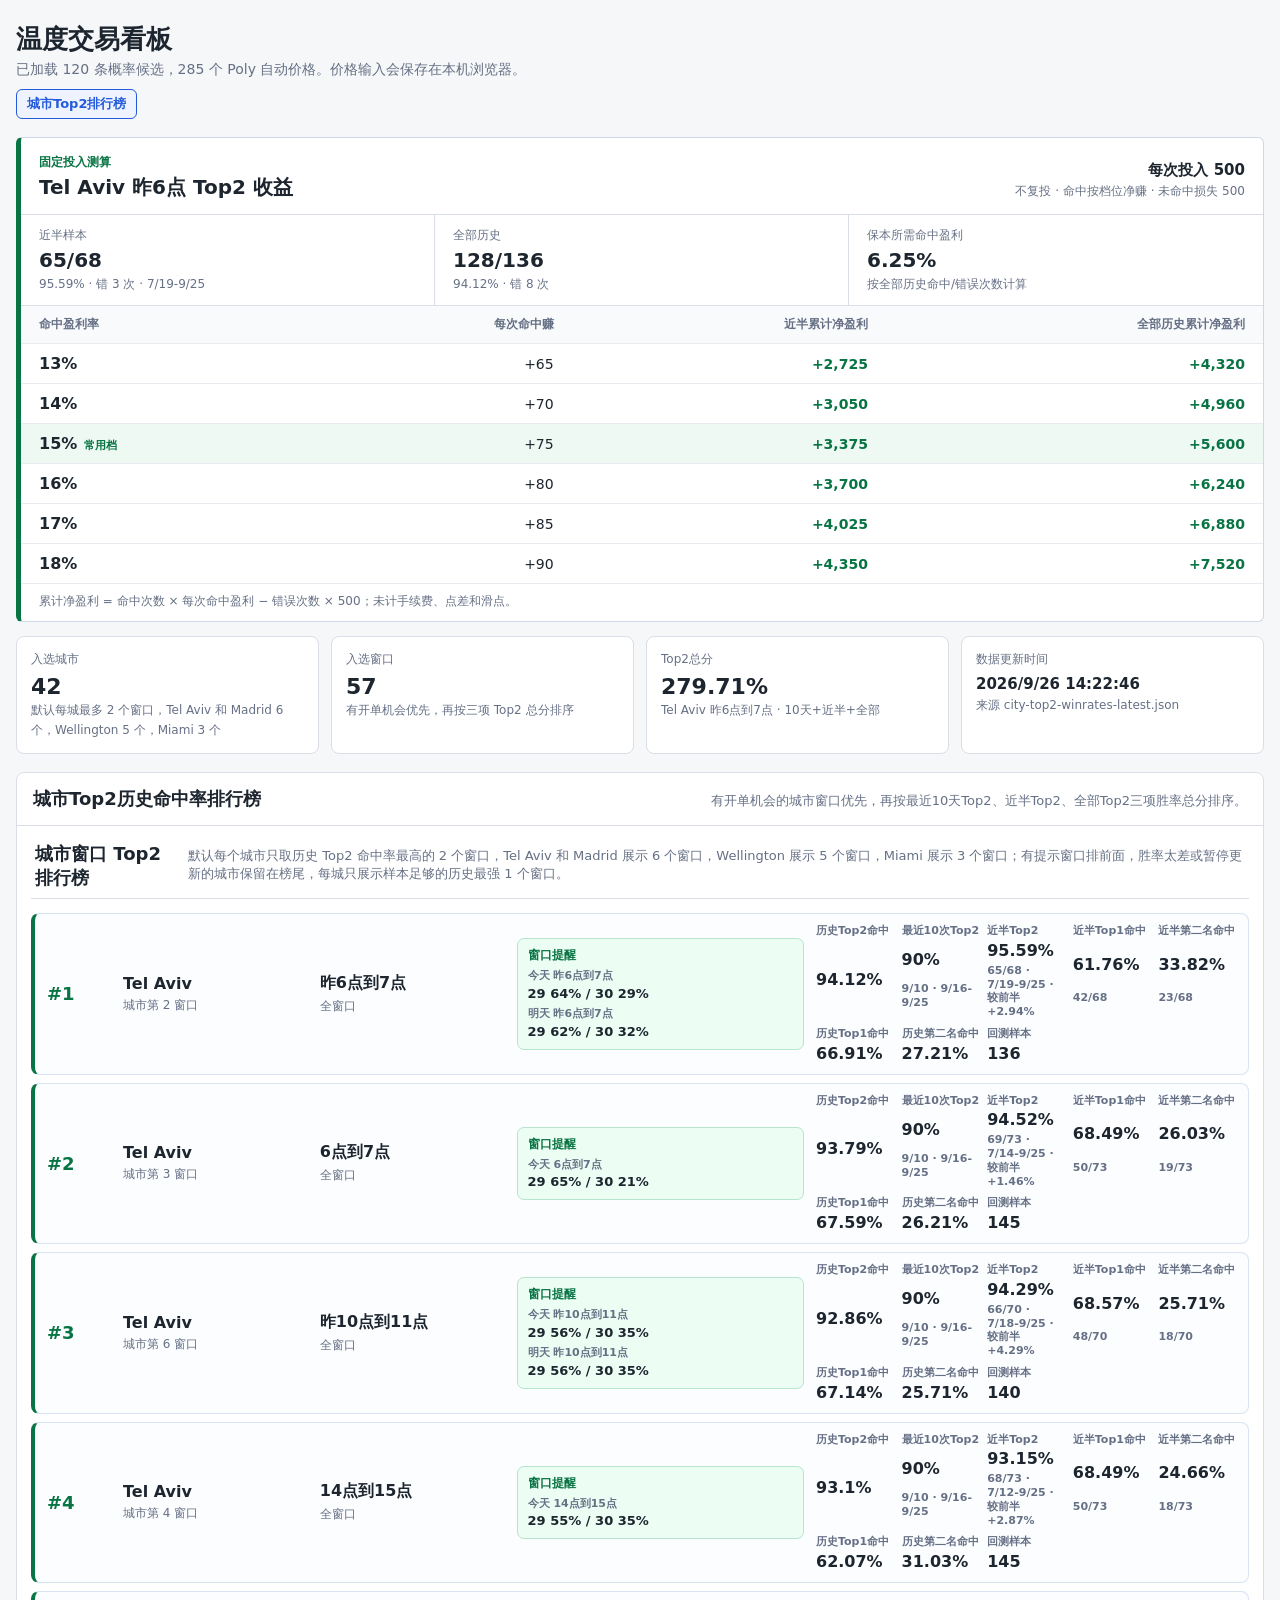
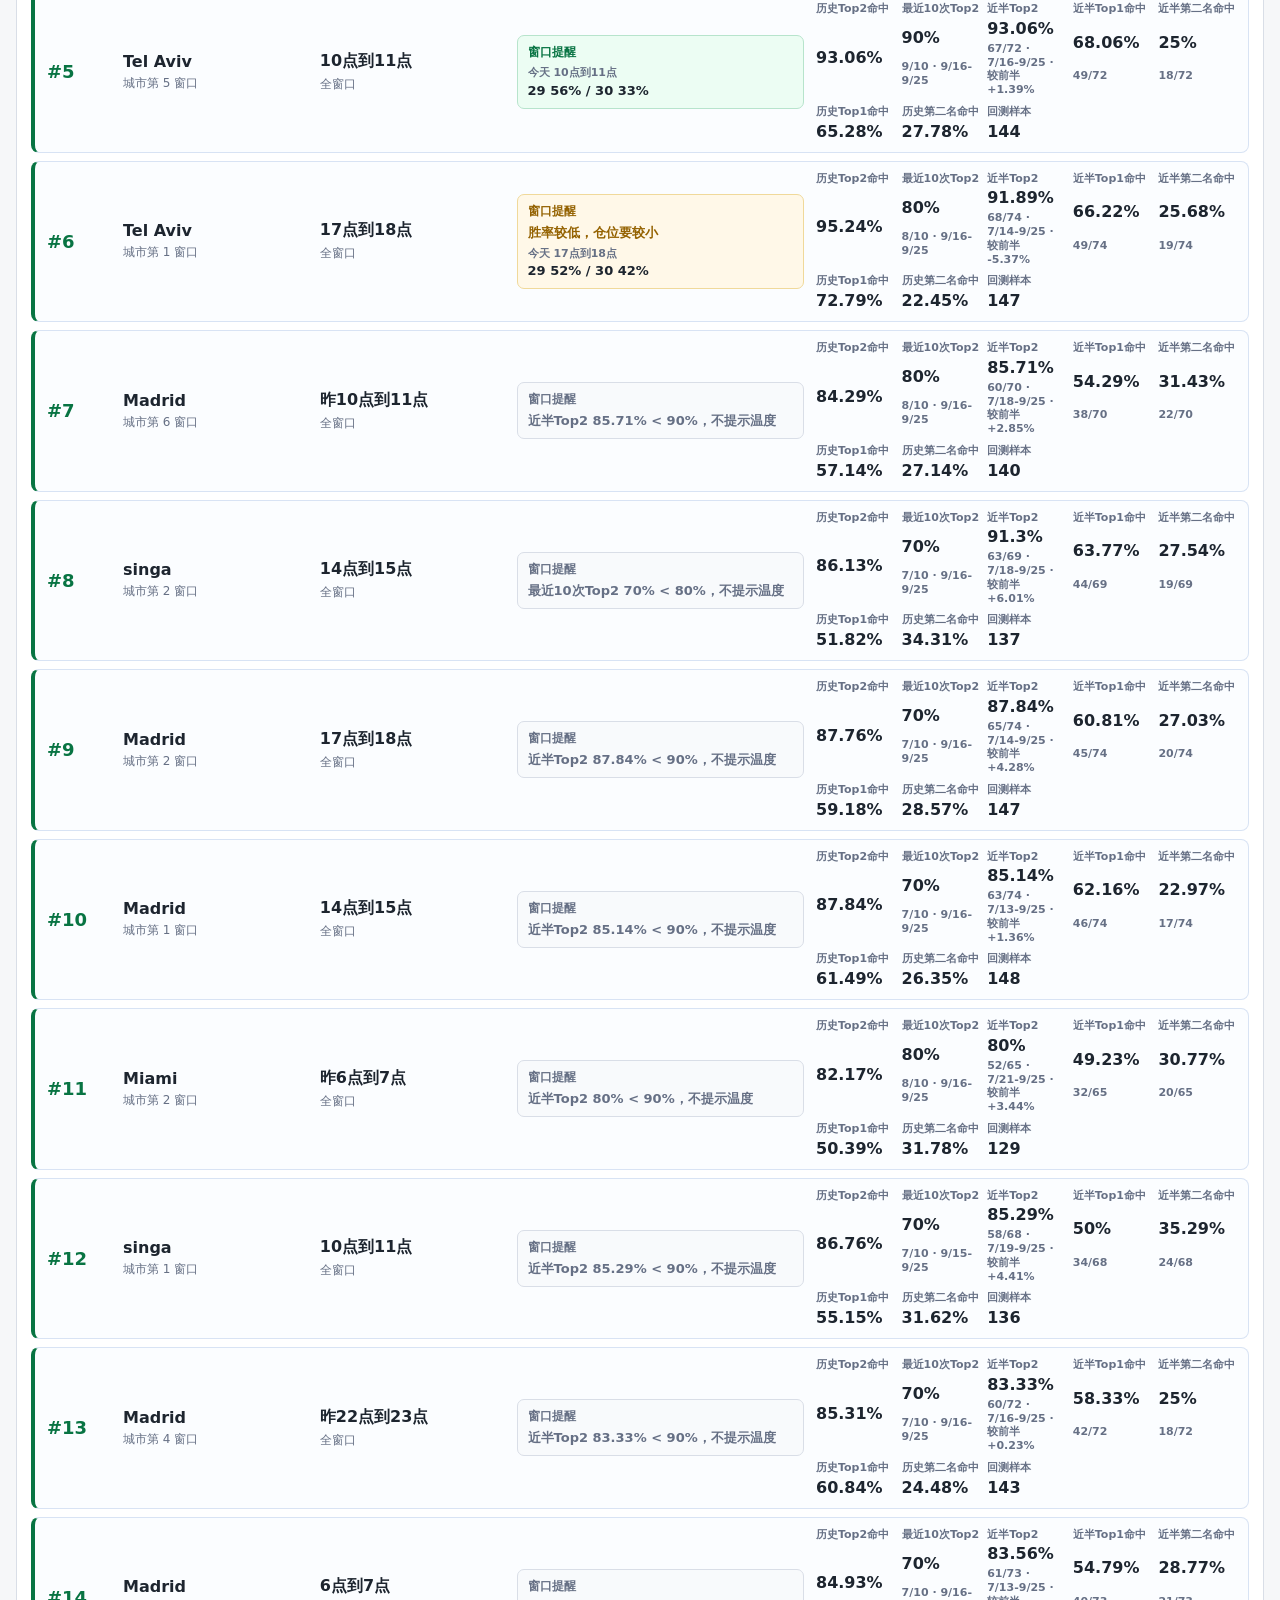
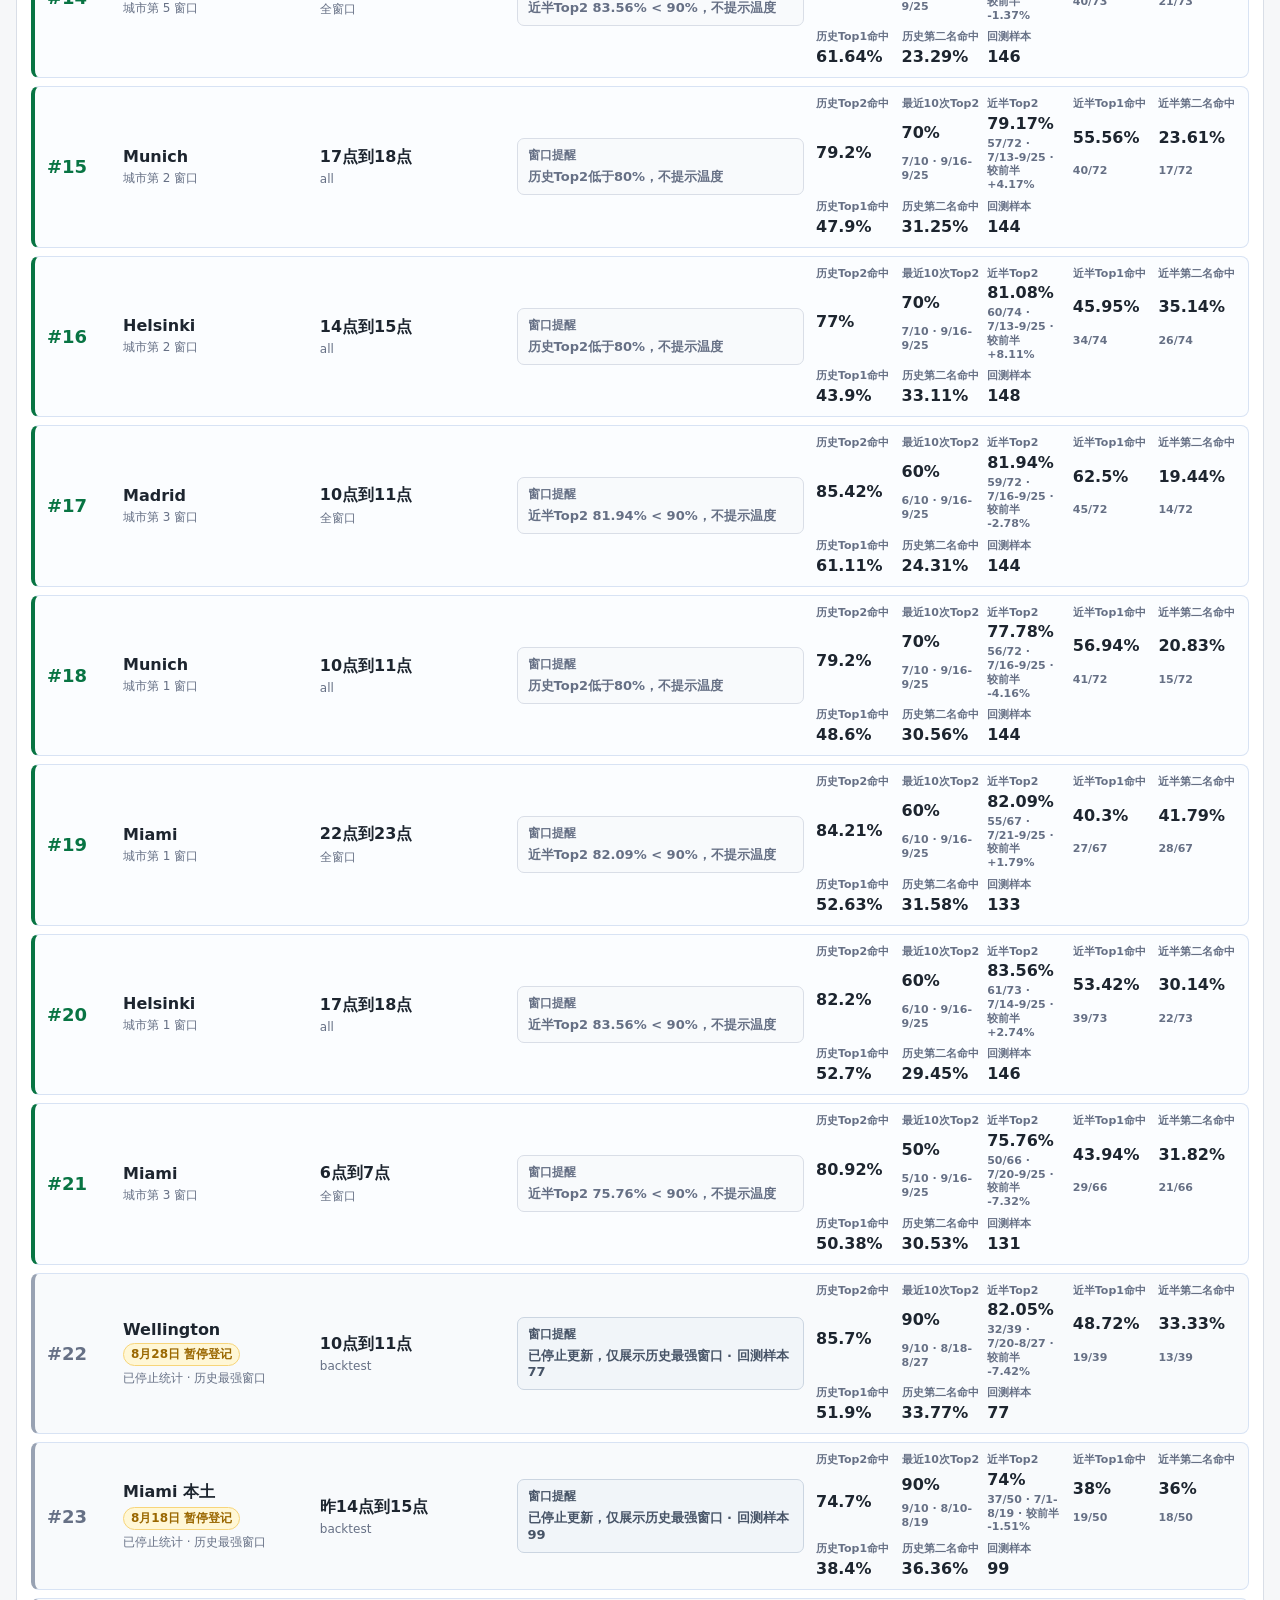
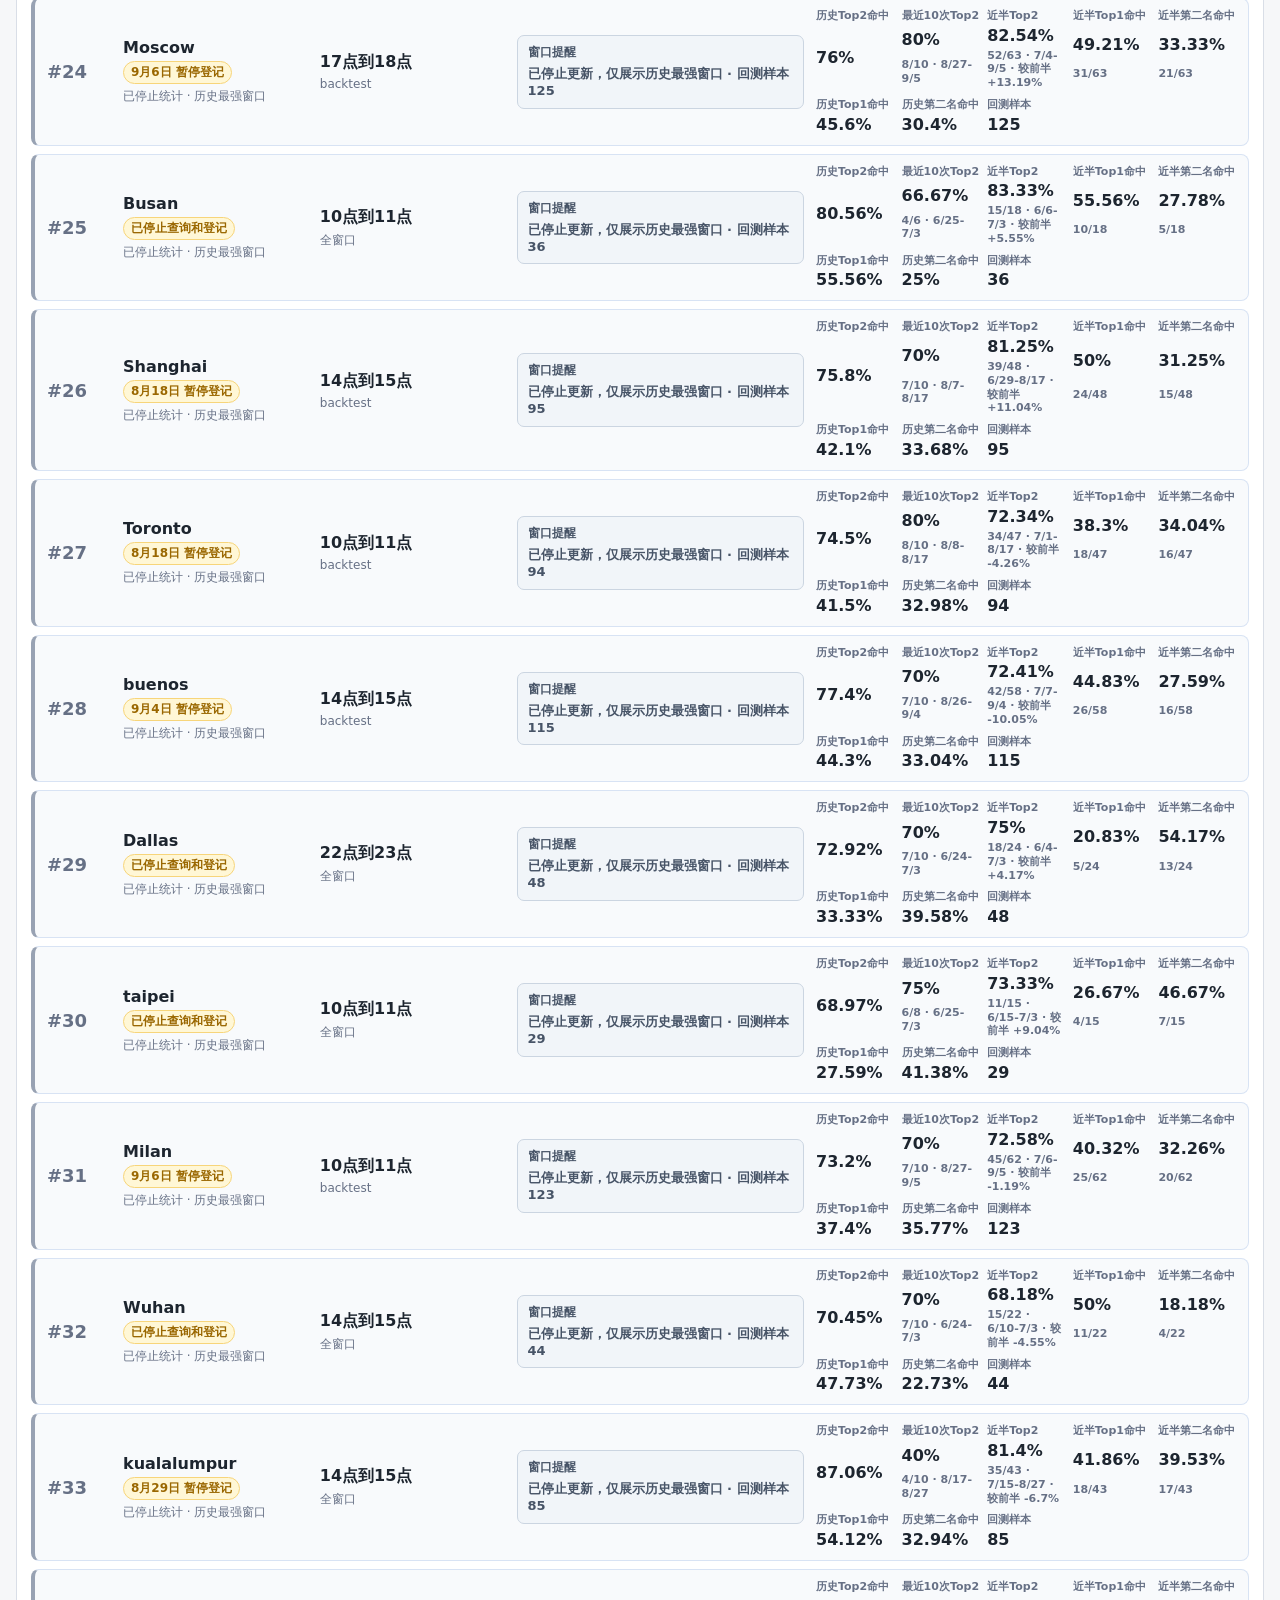
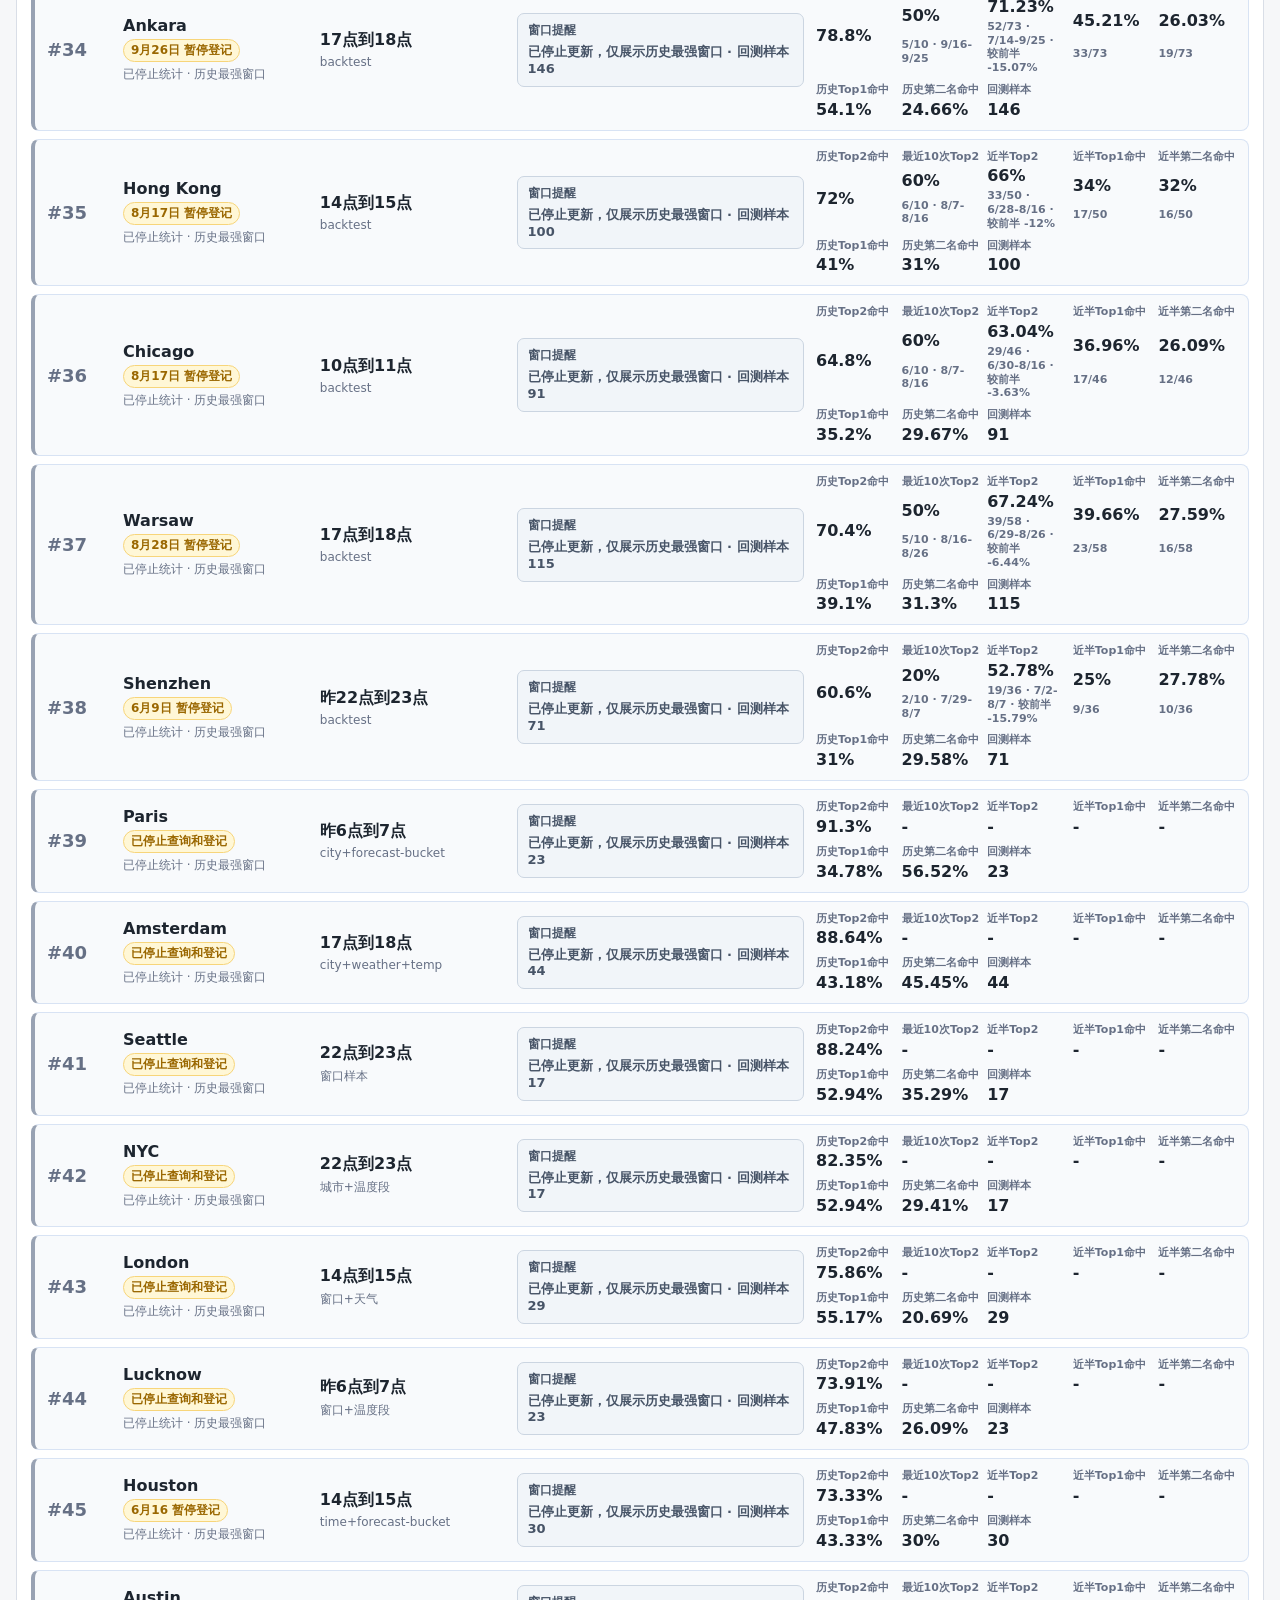
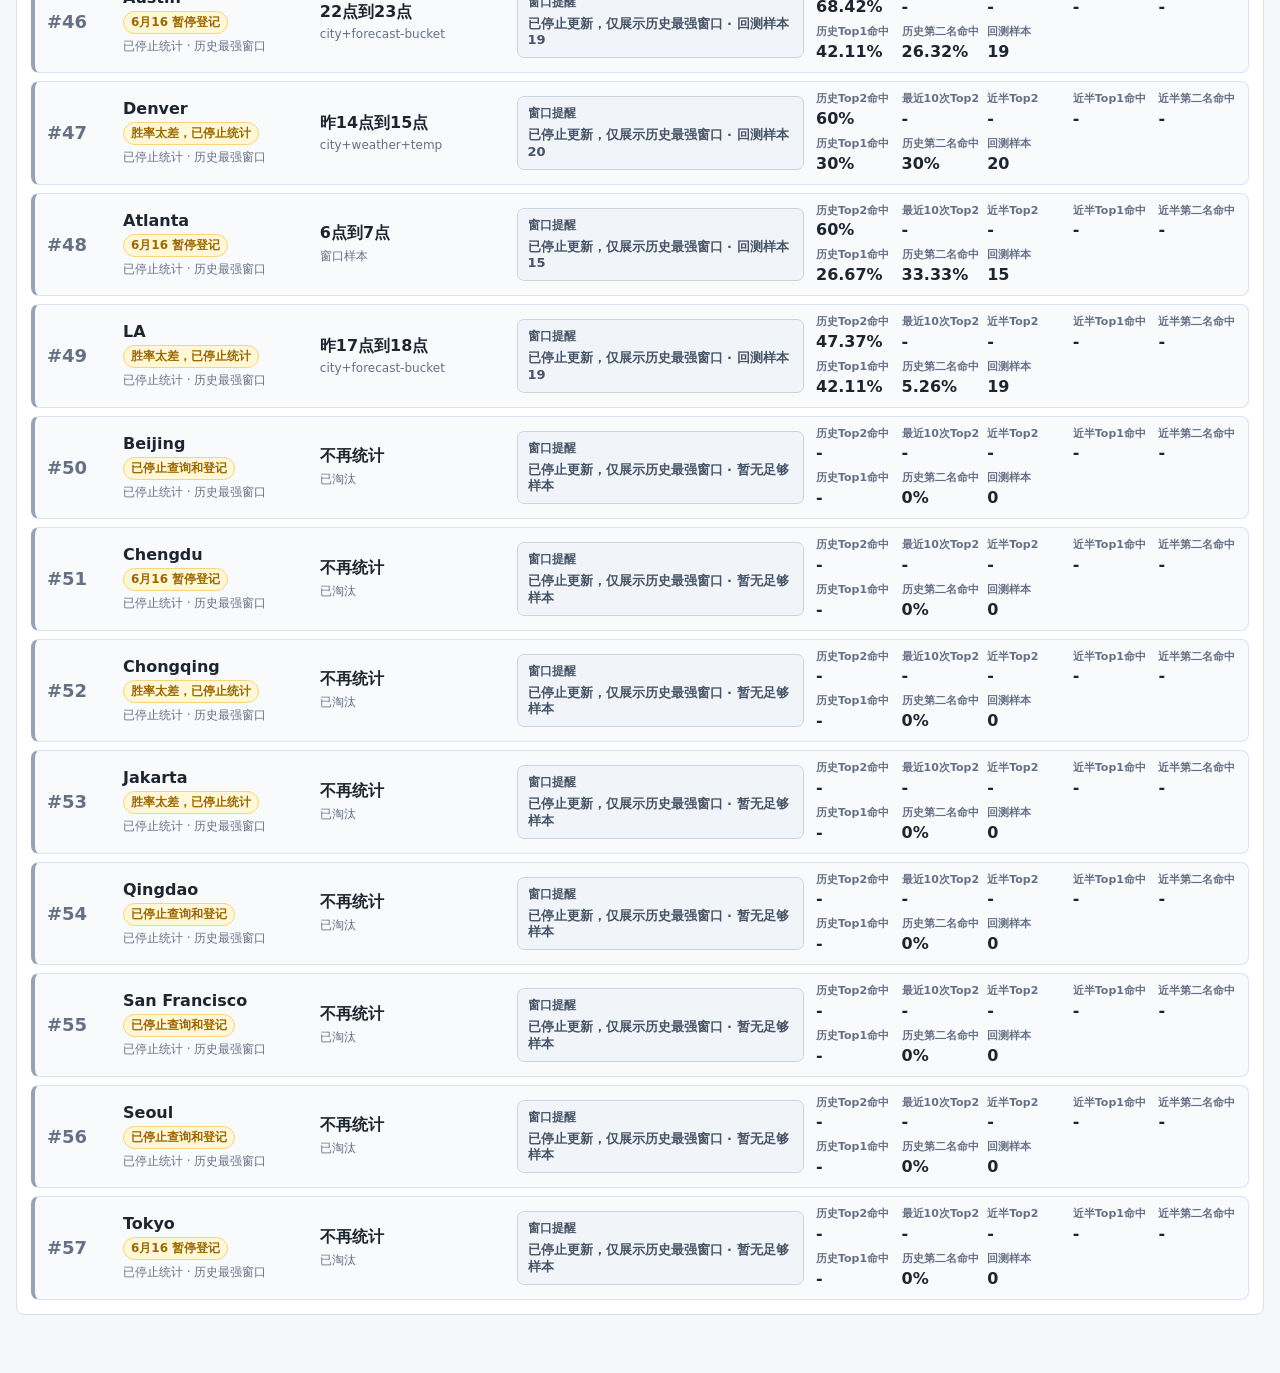
==== commit ae8cd27b: "Refresh dashboard 20260926-2215" ====
--- a/dashboard.html
+++ b/dashboard.html
@@ -4,7 +4,7 @@
     <meta charset="utf-8" />
     <meta name="viewport" content="width=device-width, initial-scale=1" />
     <title>温度交易看板</title>
-    <link rel="stylesheet" href="./dashboard.css?v=20260919-2215" />
+    <link rel="stylesheet" href="./dashboard.css?v=20260926-2215" />
   </head>
   <body>
     <main class="app-shell">
@@ -102,10 +102,10 @@
       </article>
     </template>
 
-    <script src="./poly_prices.js?v=20260919-2215"></script>
-    <script src="./dashboard_data.next.js?v=20260919-2215"></script>
-    <script src="./backtest_accuracy.next.js?v=20260919-2215"></script>
-    <script src="./dashboard.js?v=20260919-2215"></script>
-    <script src="./auto_hold_patch.js?v=20260919-2215"></script>
+    <script src="./poly_prices.js?v=20260926-2215"></script>
+    <script src="./dashboard_data.next.js?v=20260926-2215"></script>
+    <script src="./backtest_accuracy.next.js?v=20260926-2215"></script>
+    <script src="./dashboard.js?v=20260926-2215"></script>
+    <script src="./auto_hold_patch.js?v=20260926-2215"></script>
   </body>
 </html>
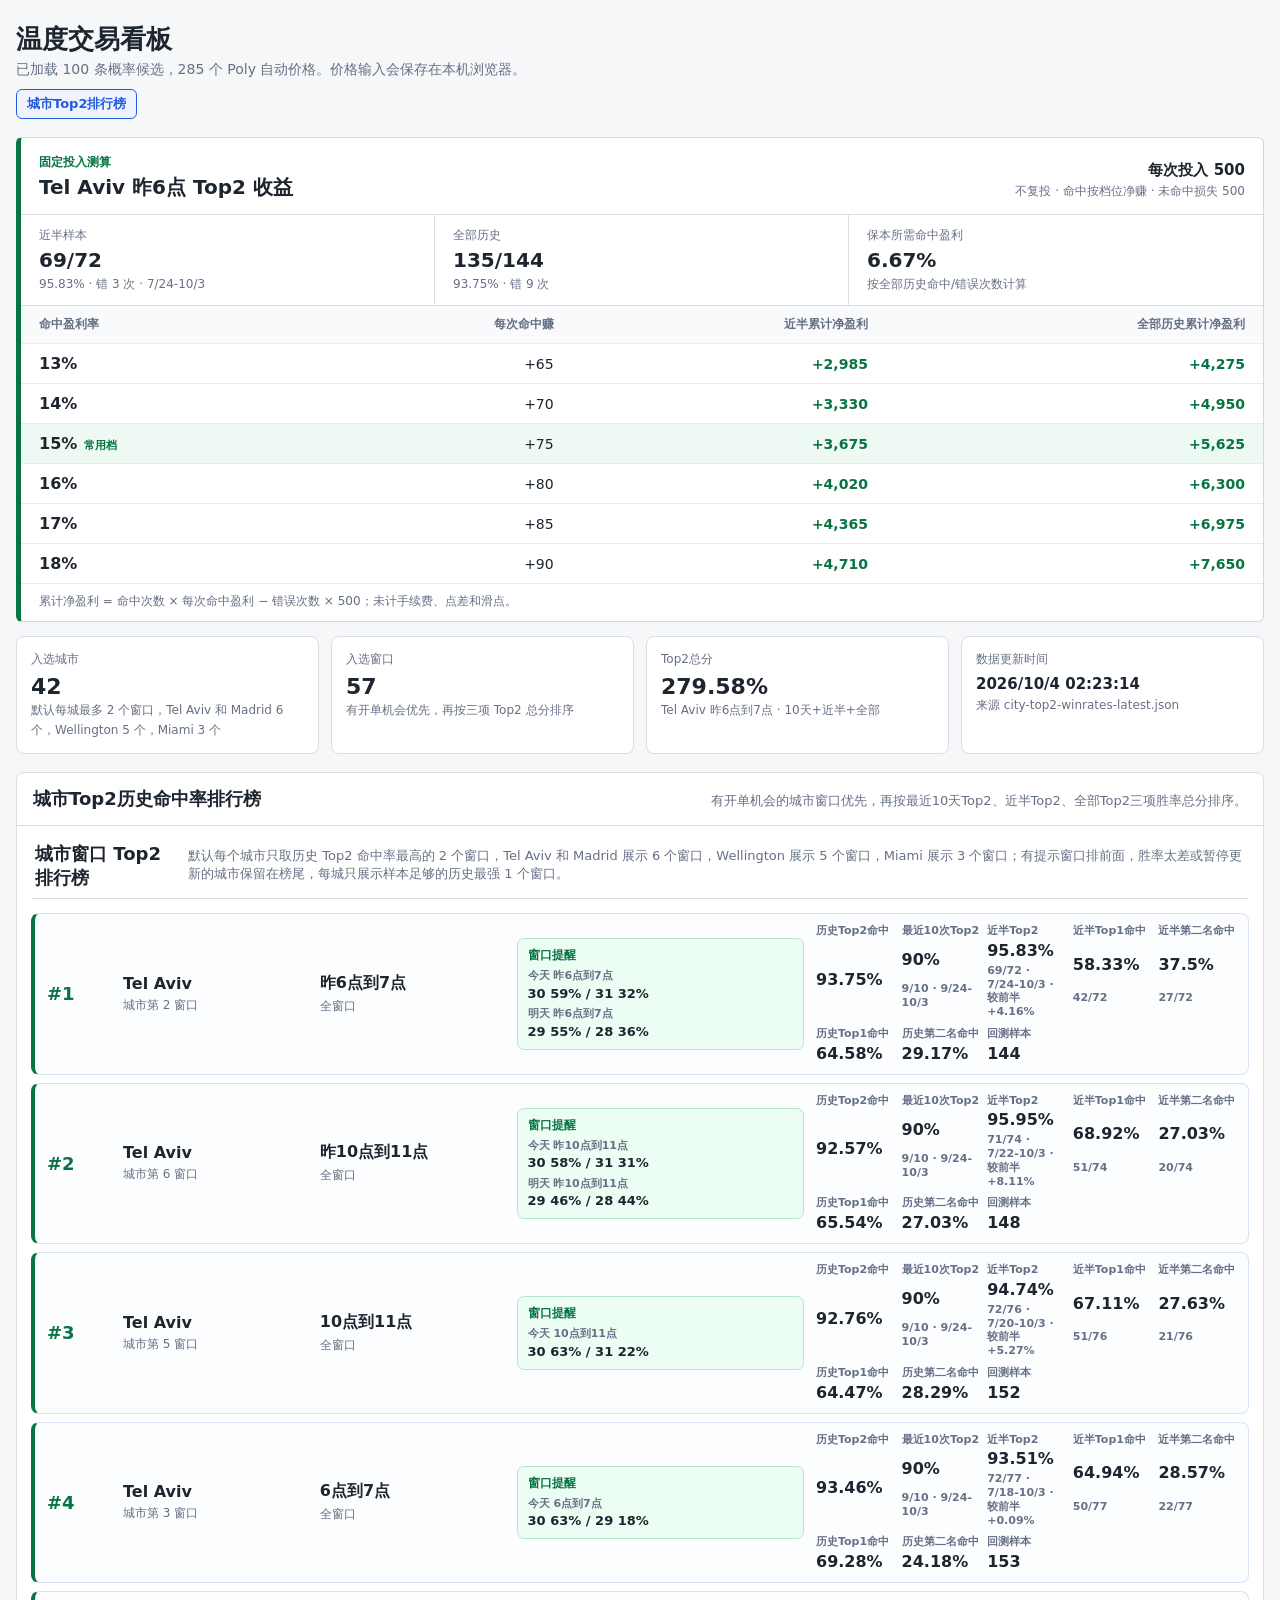
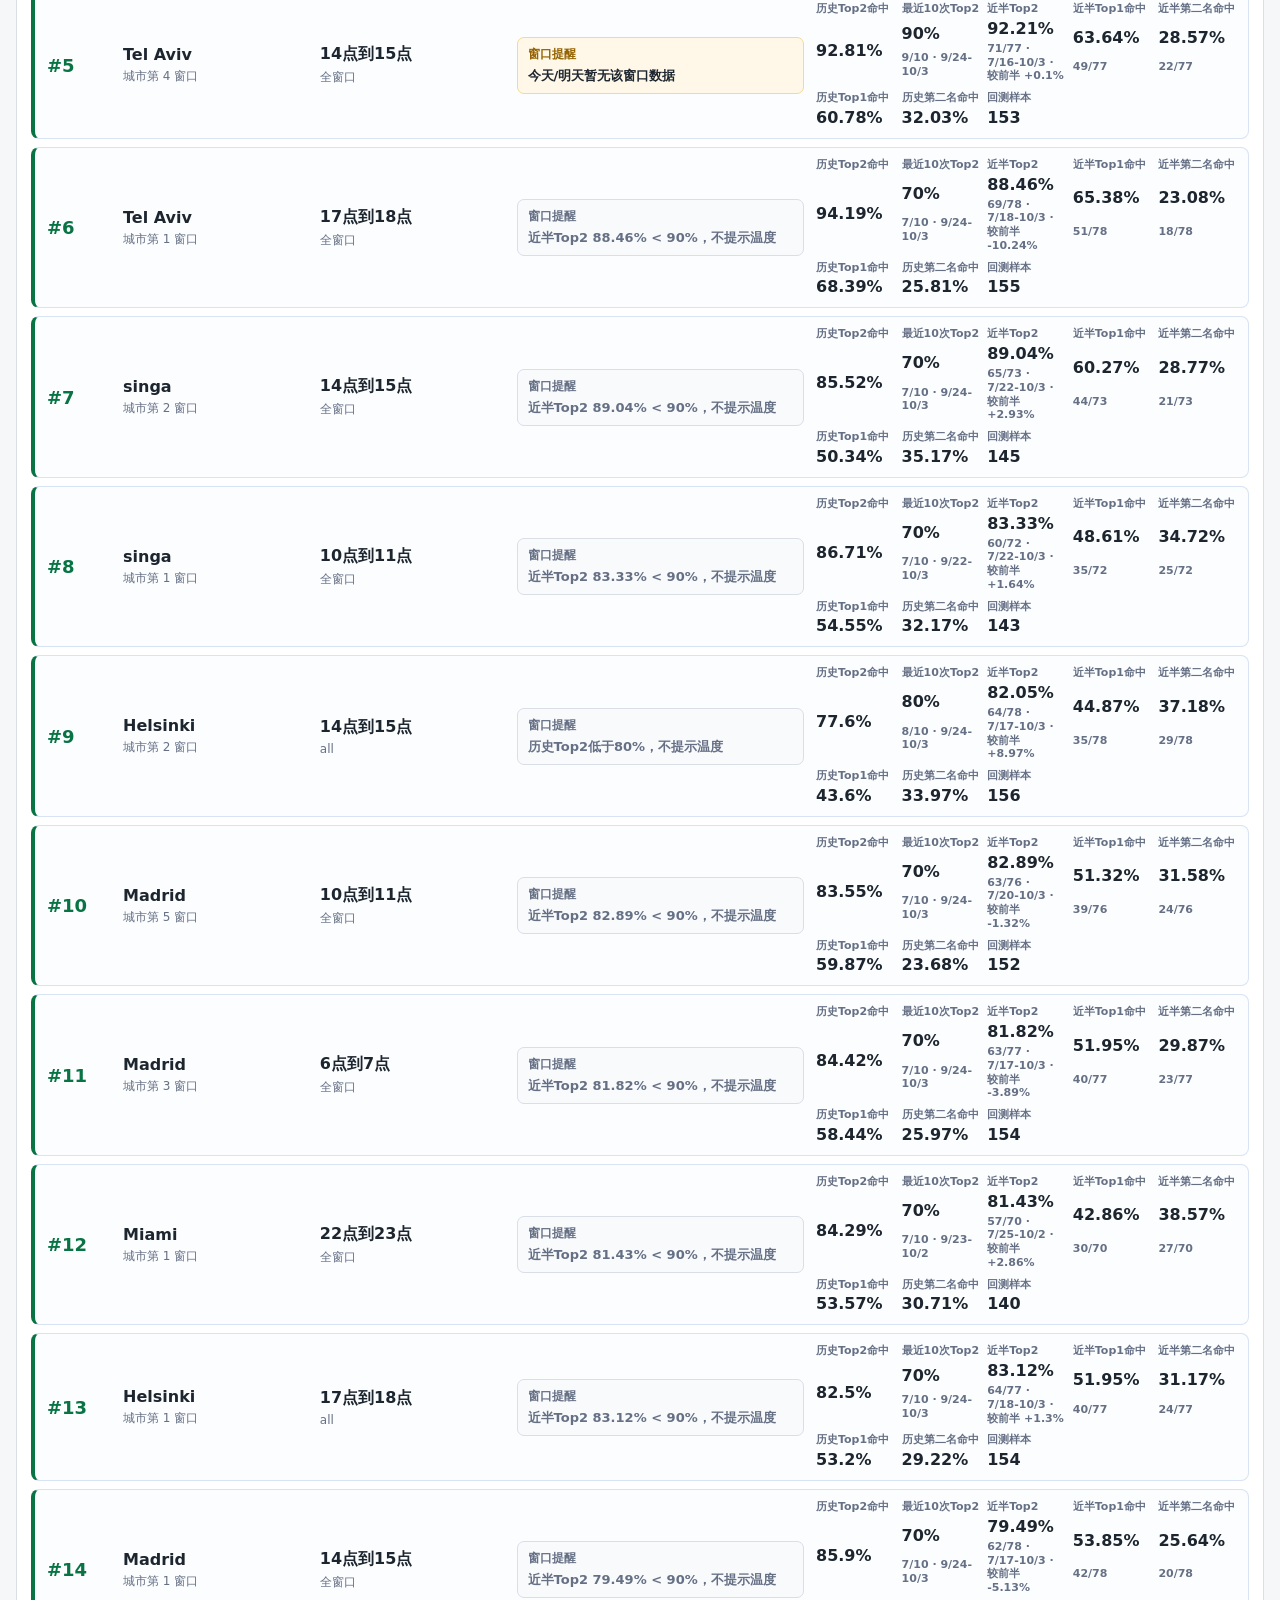
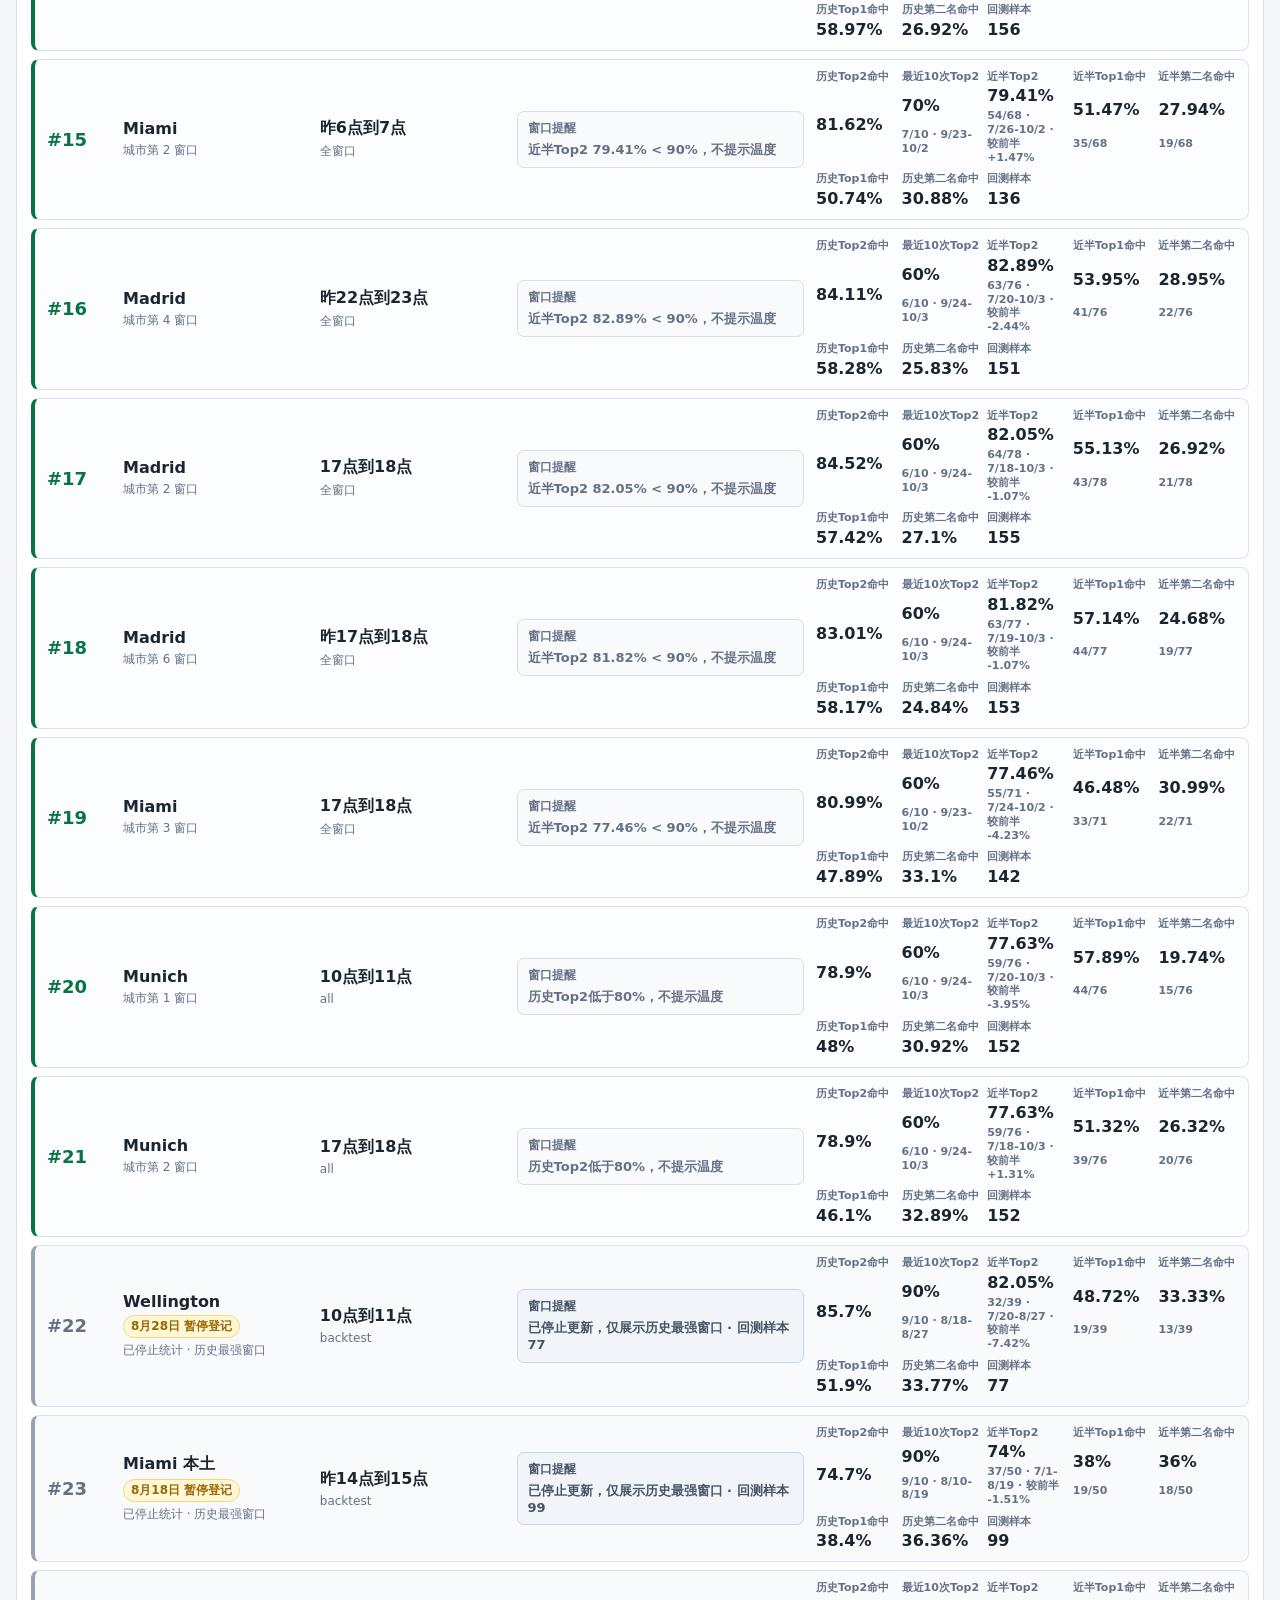
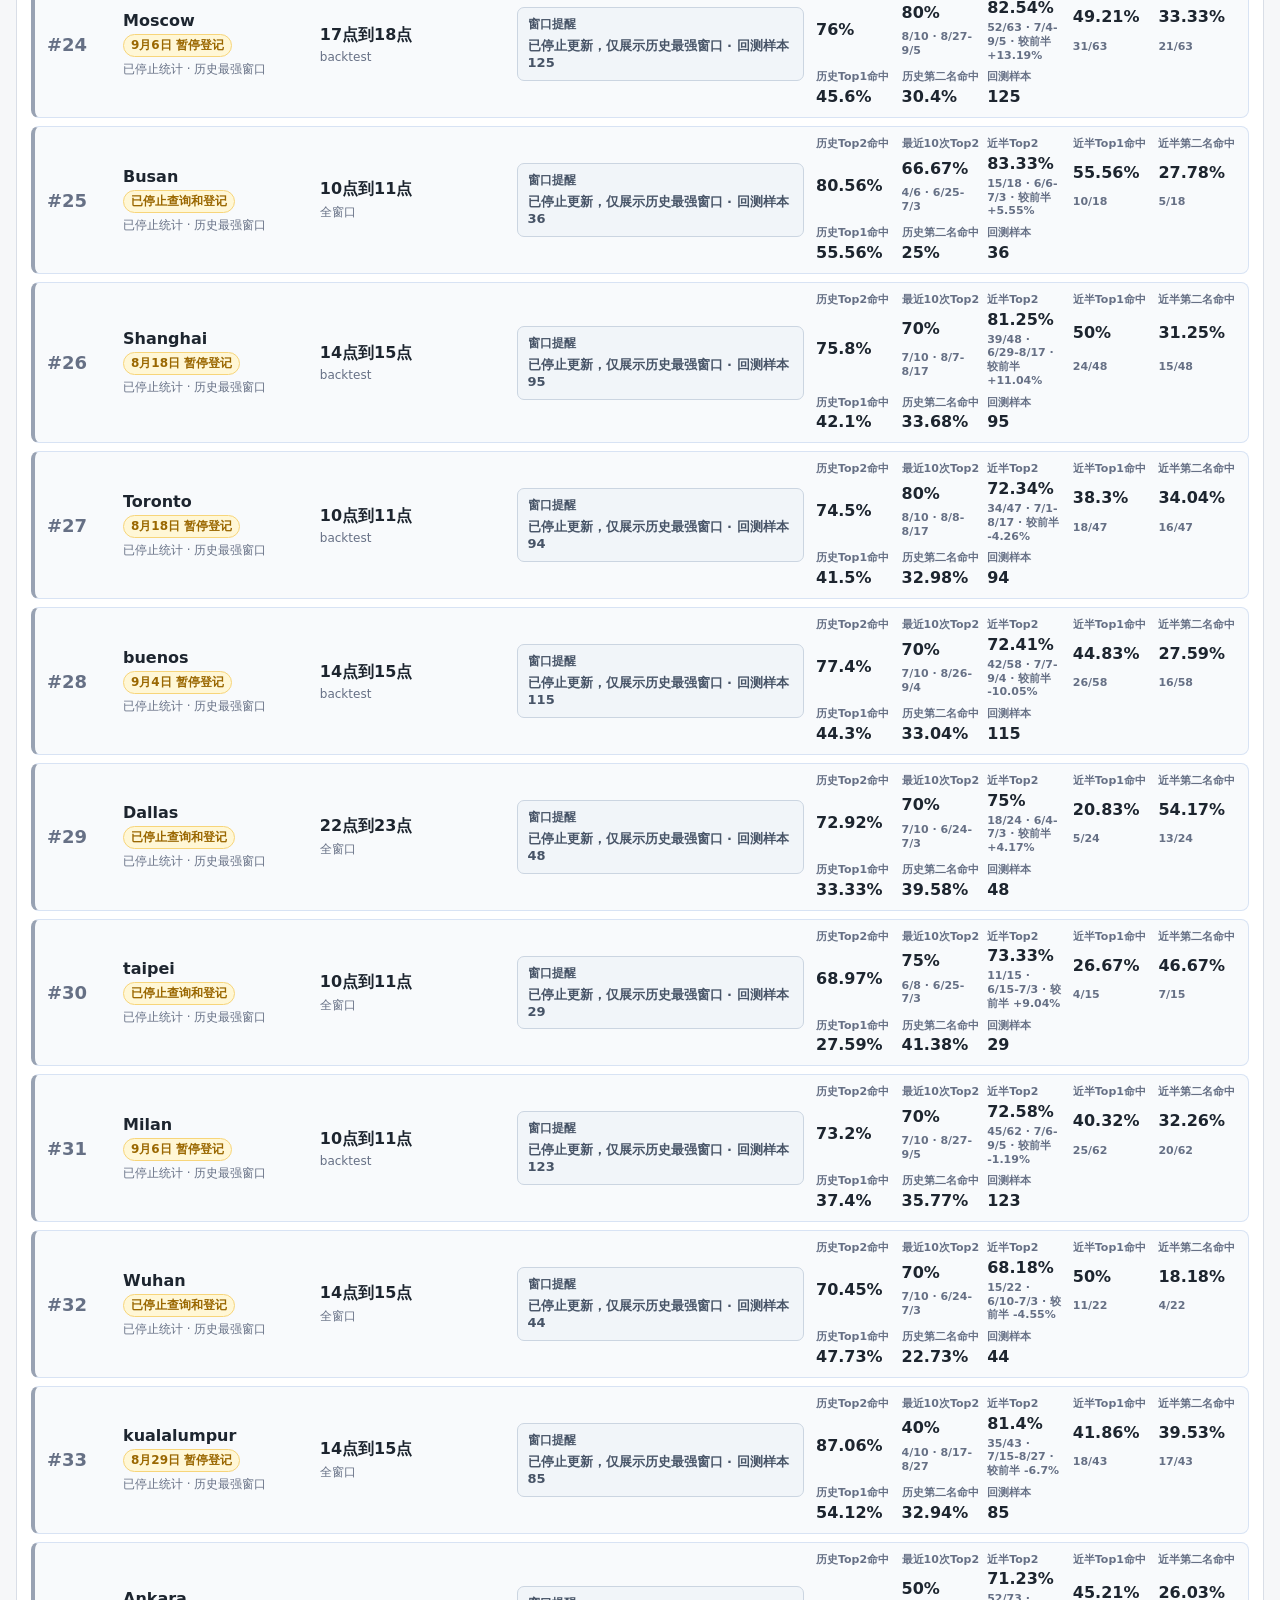
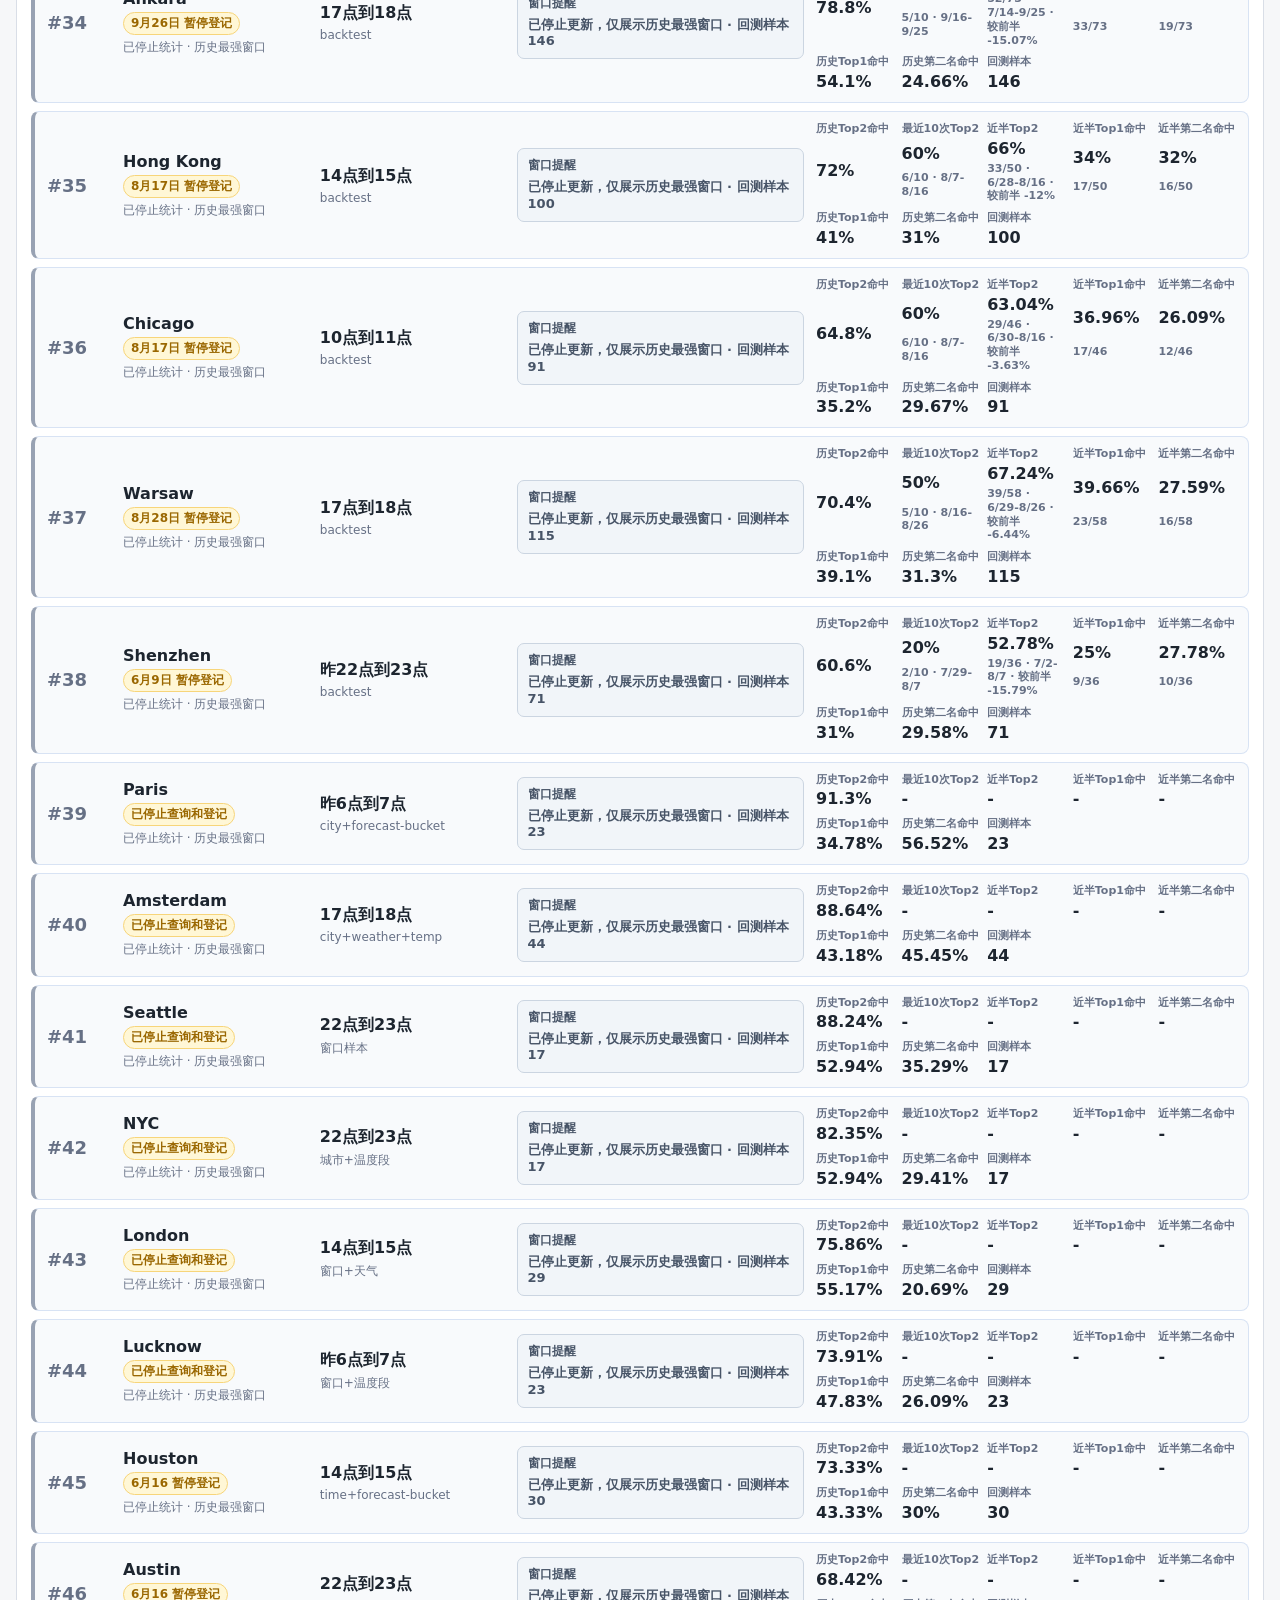
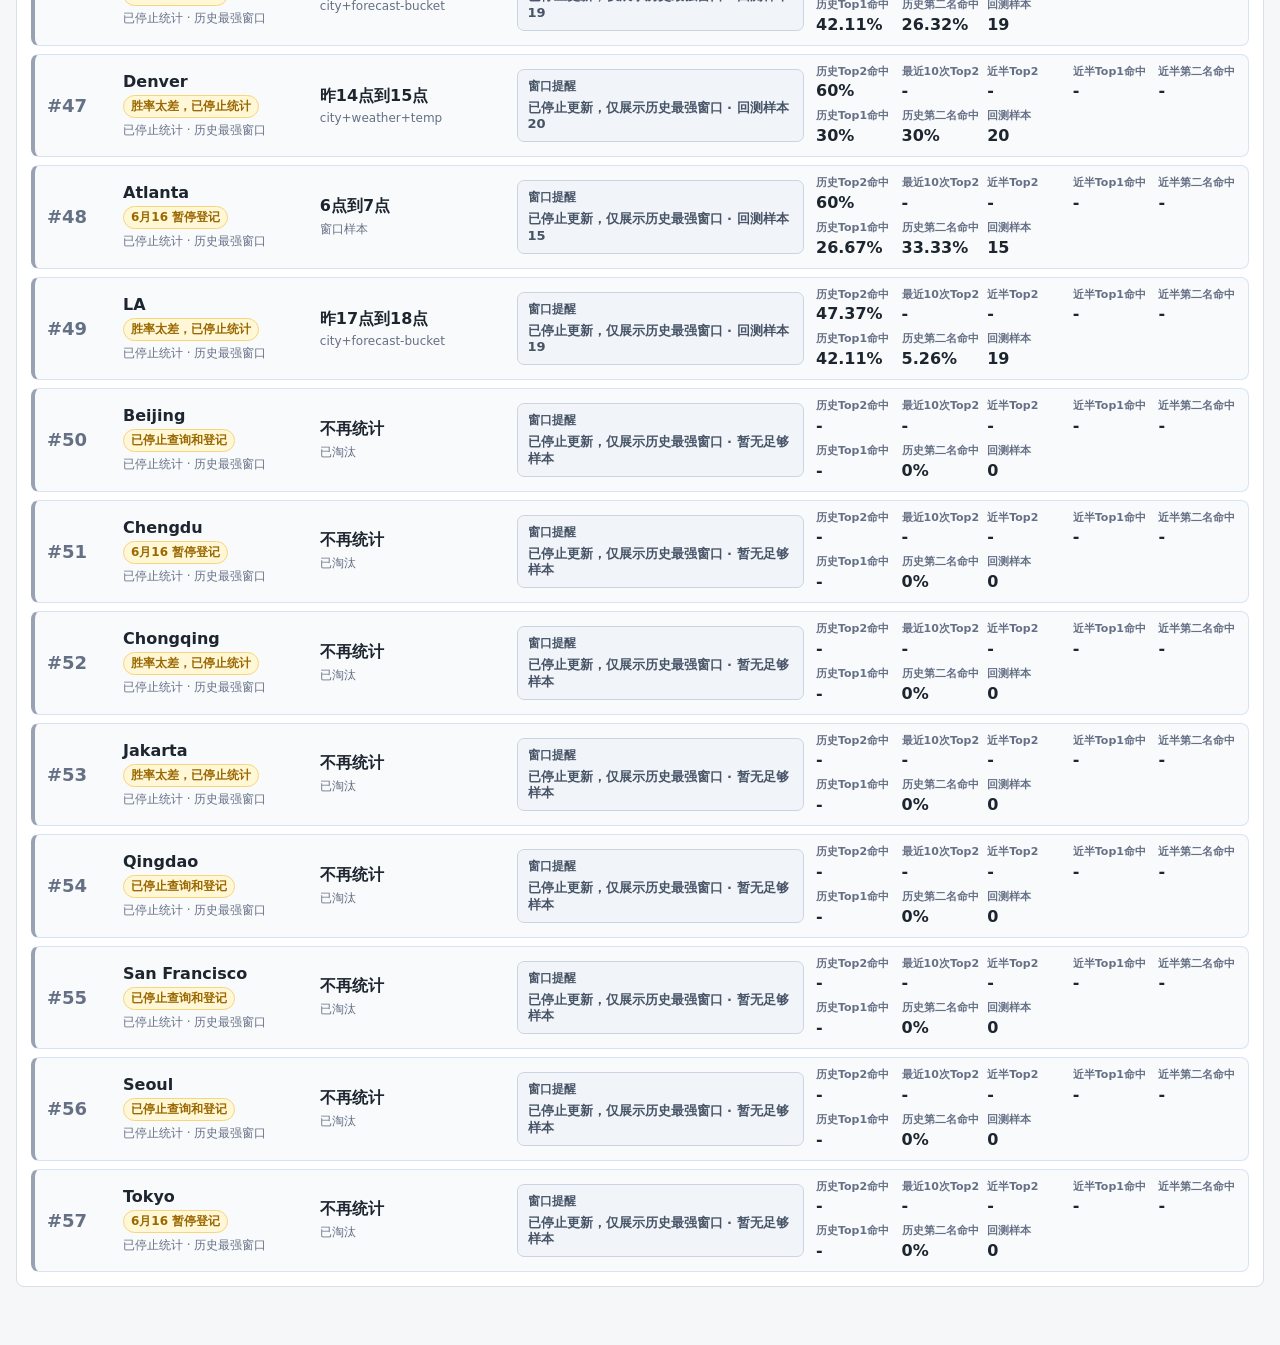
==== commit aa7fa21b: "Refresh dashboard 20261004-1015" ====
--- a/dashboard.html
+++ b/dashboard.html
@@ -4,7 +4,7 @@
     <meta charset="utf-8" />
     <meta name="viewport" content="width=device-width, initial-scale=1" />
     <title>温度交易看板</title>
-    <link rel="stylesheet" href="./dashboard.css?v=20260926-2215" />
+    <link rel="stylesheet" href="./dashboard.css?v=20261004-1015" />
   </head>
   <body>
     <main class="app-shell">
@@ -102,10 +102,10 @@
       </article>
     </template>
 
-    <script src="./poly_prices.js?v=20260926-2215"></script>
-    <script src="./dashboard_data.next.js?v=20260926-2215"></script>
-    <script src="./backtest_accuracy.next.js?v=20260926-2215"></script>
-    <script src="./dashboard.js?v=20260926-2215"></script>
-    <script src="./auto_hold_patch.js?v=20260926-2215"></script>
+    <script src="./poly_prices.js?v=20261004-1015"></script>
+    <script src="./dashboard_data.next.js?v=20261004-1015"></script>
+    <script src="./backtest_accuracy.next.js?v=20261004-1015"></script>
+    <script src="./dashboard.js?v=20261004-1015"></script>
+    <script src="./auto_hold_patch.js?v=20261004-1015"></script>
   </body>
 </html>
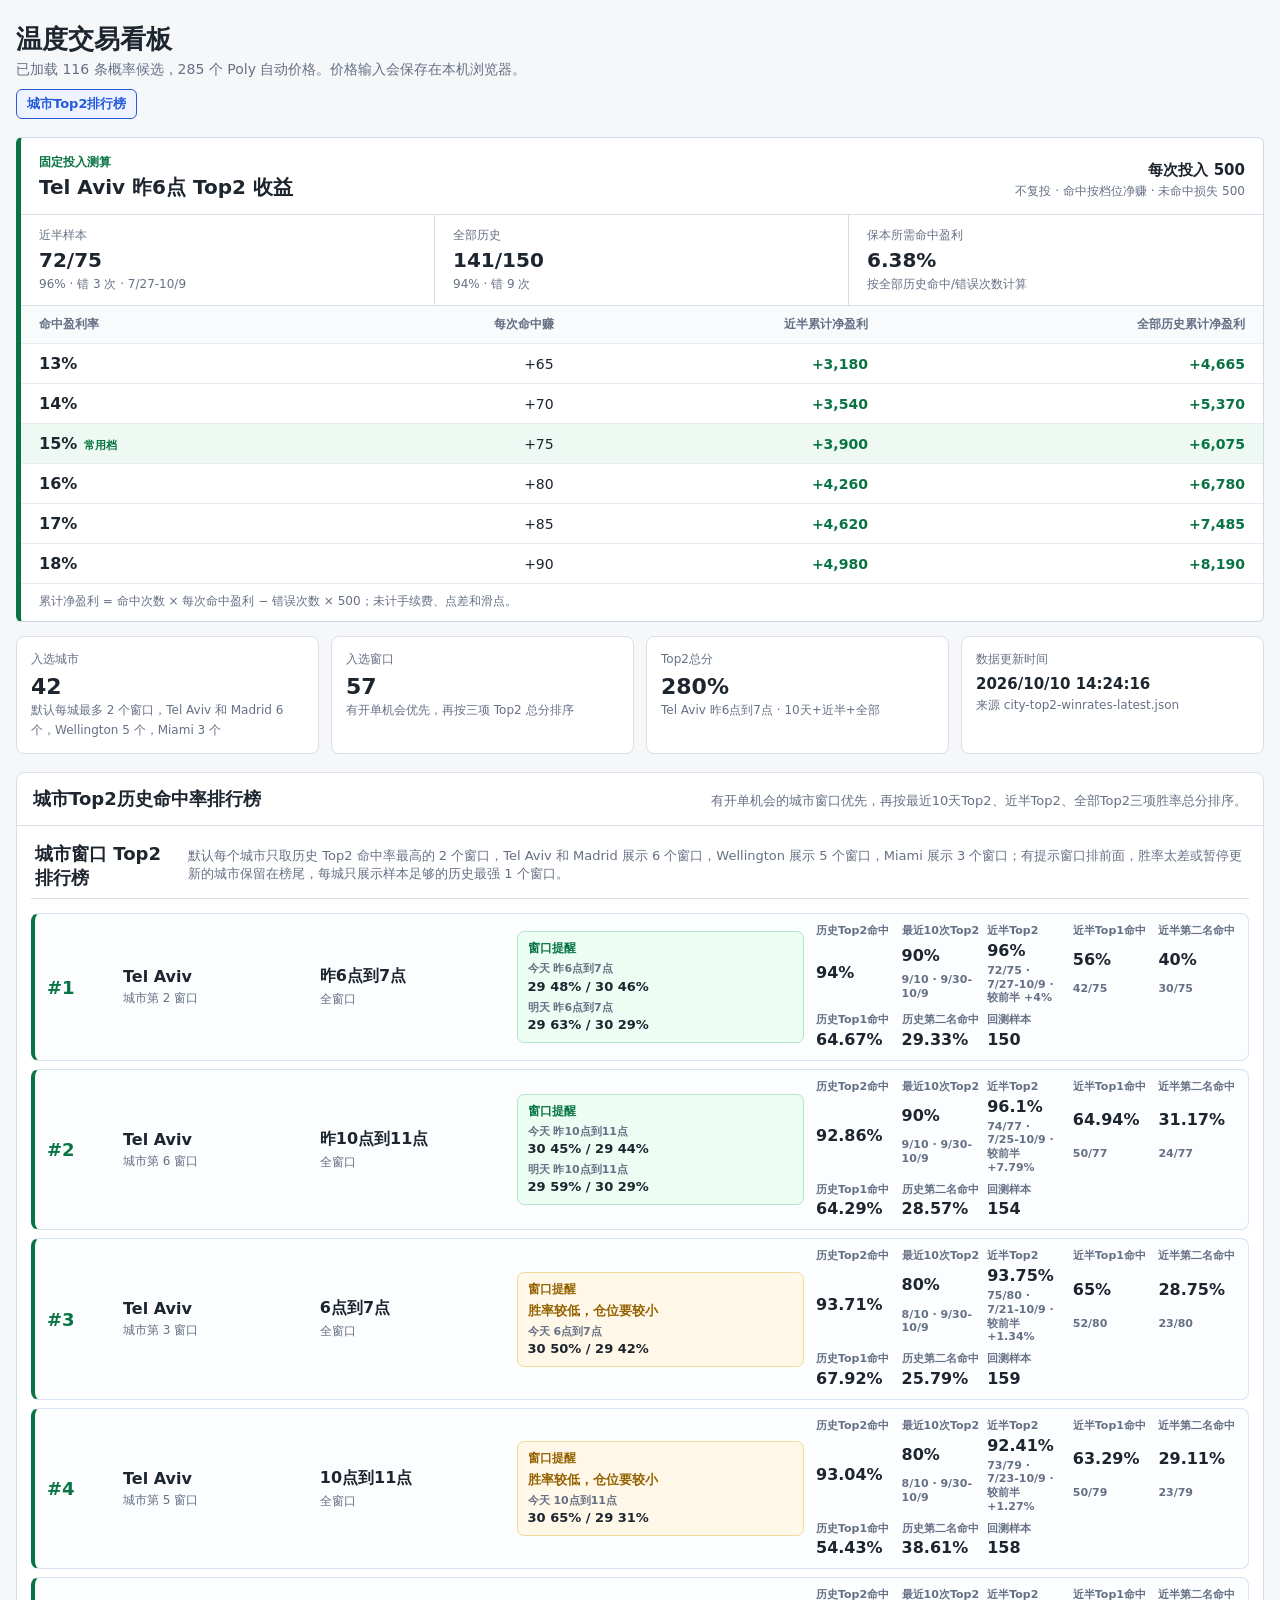
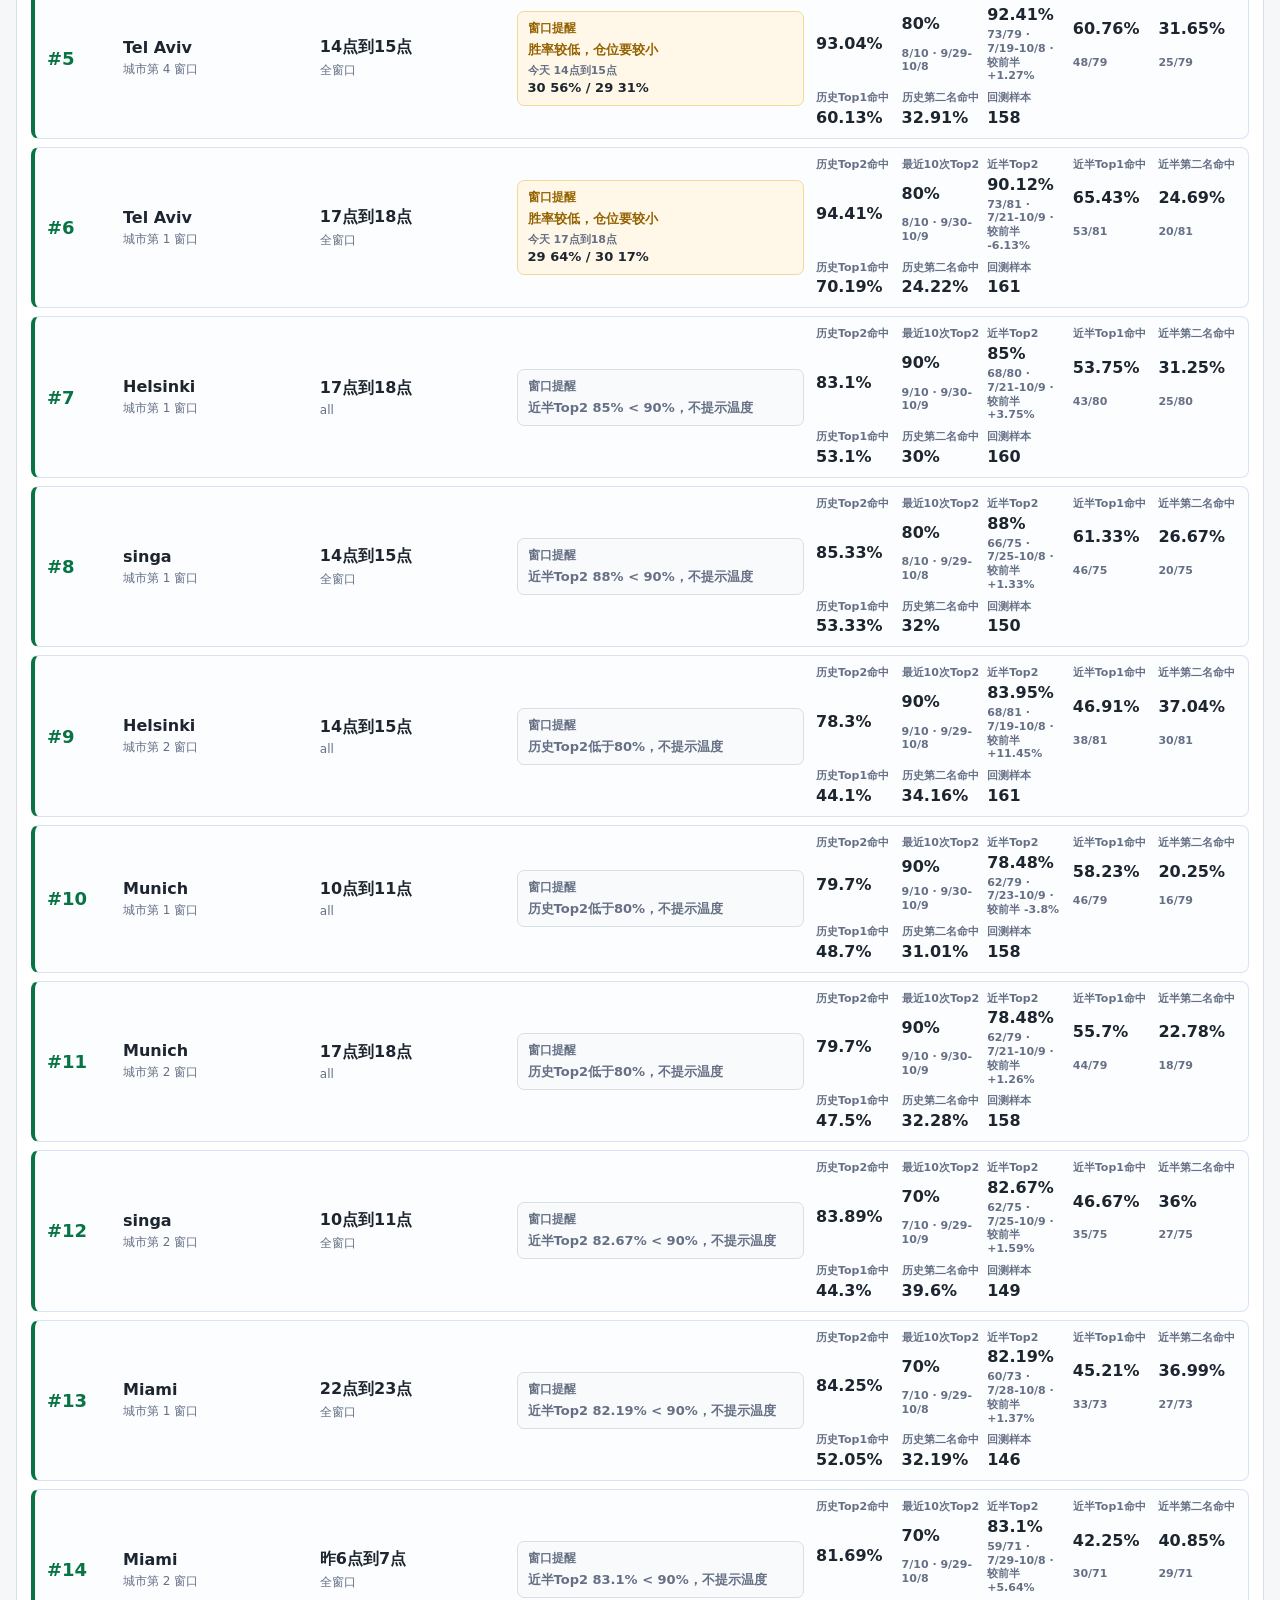
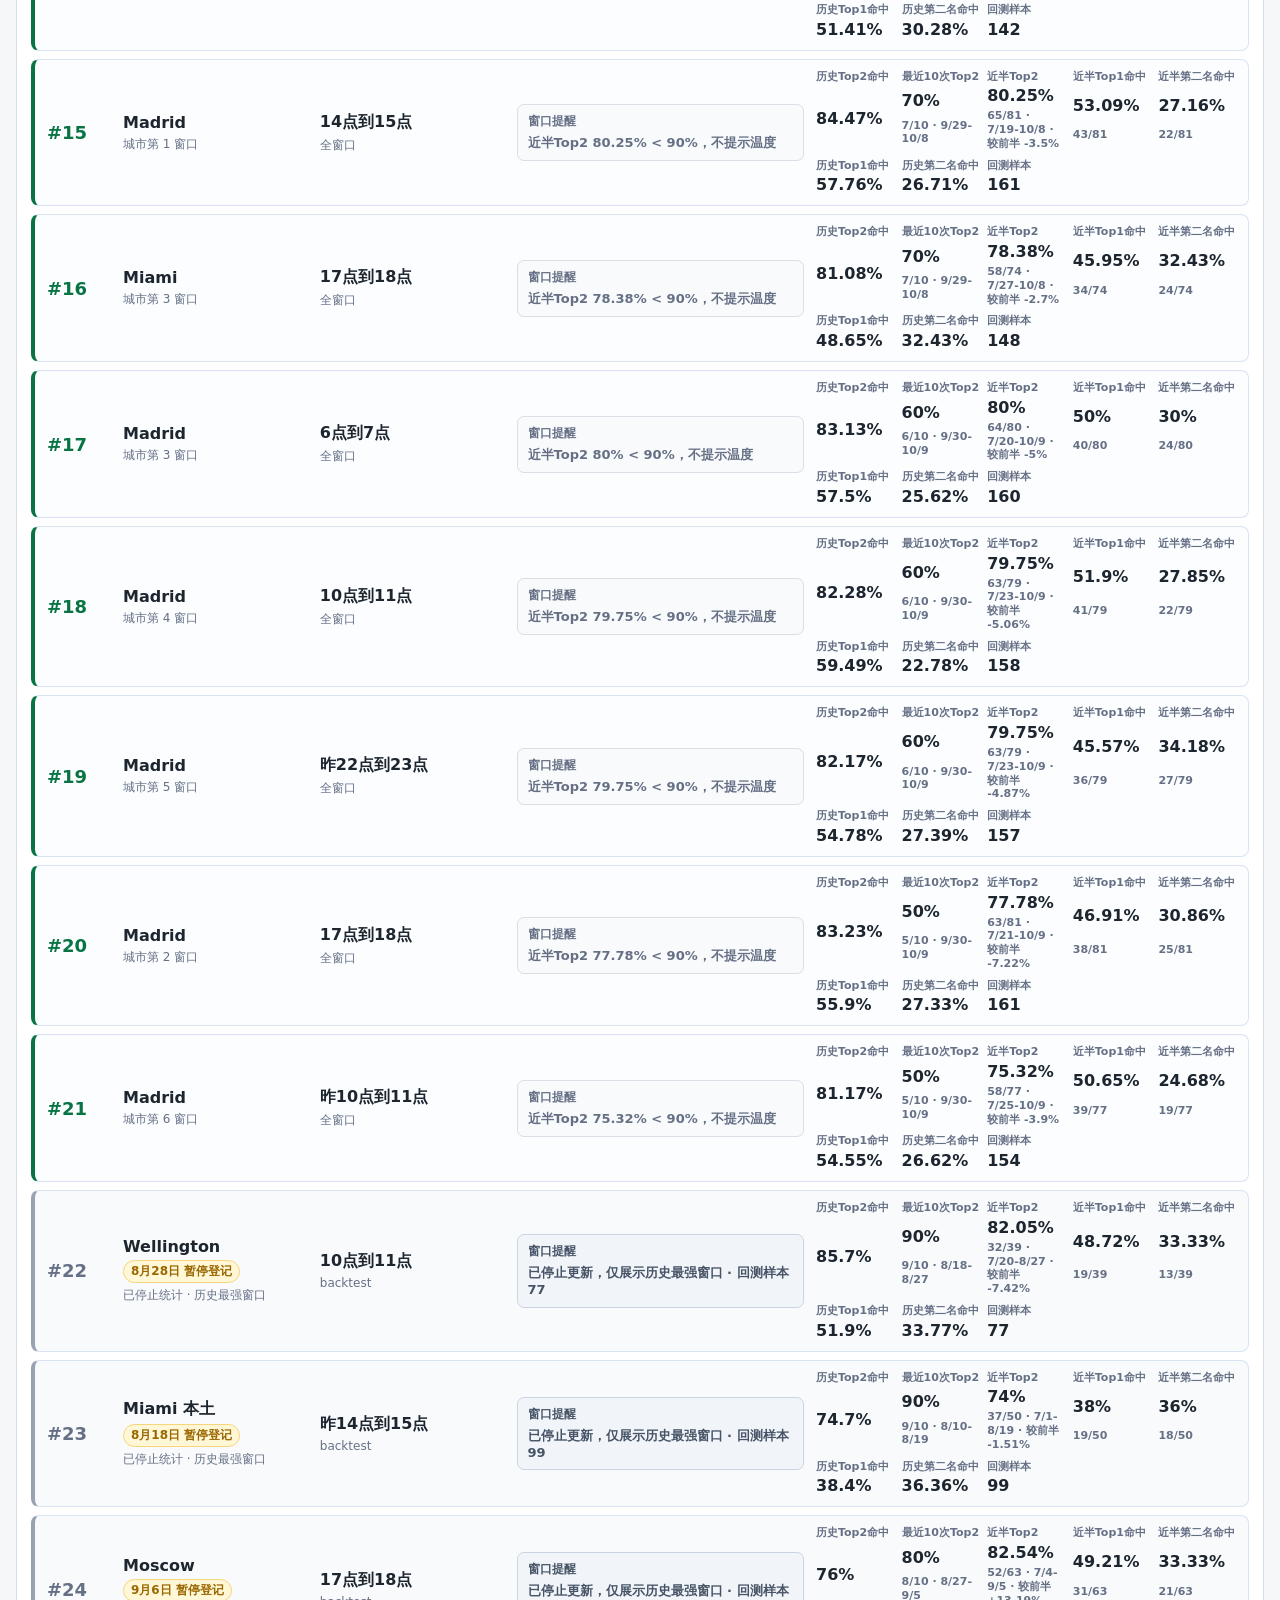
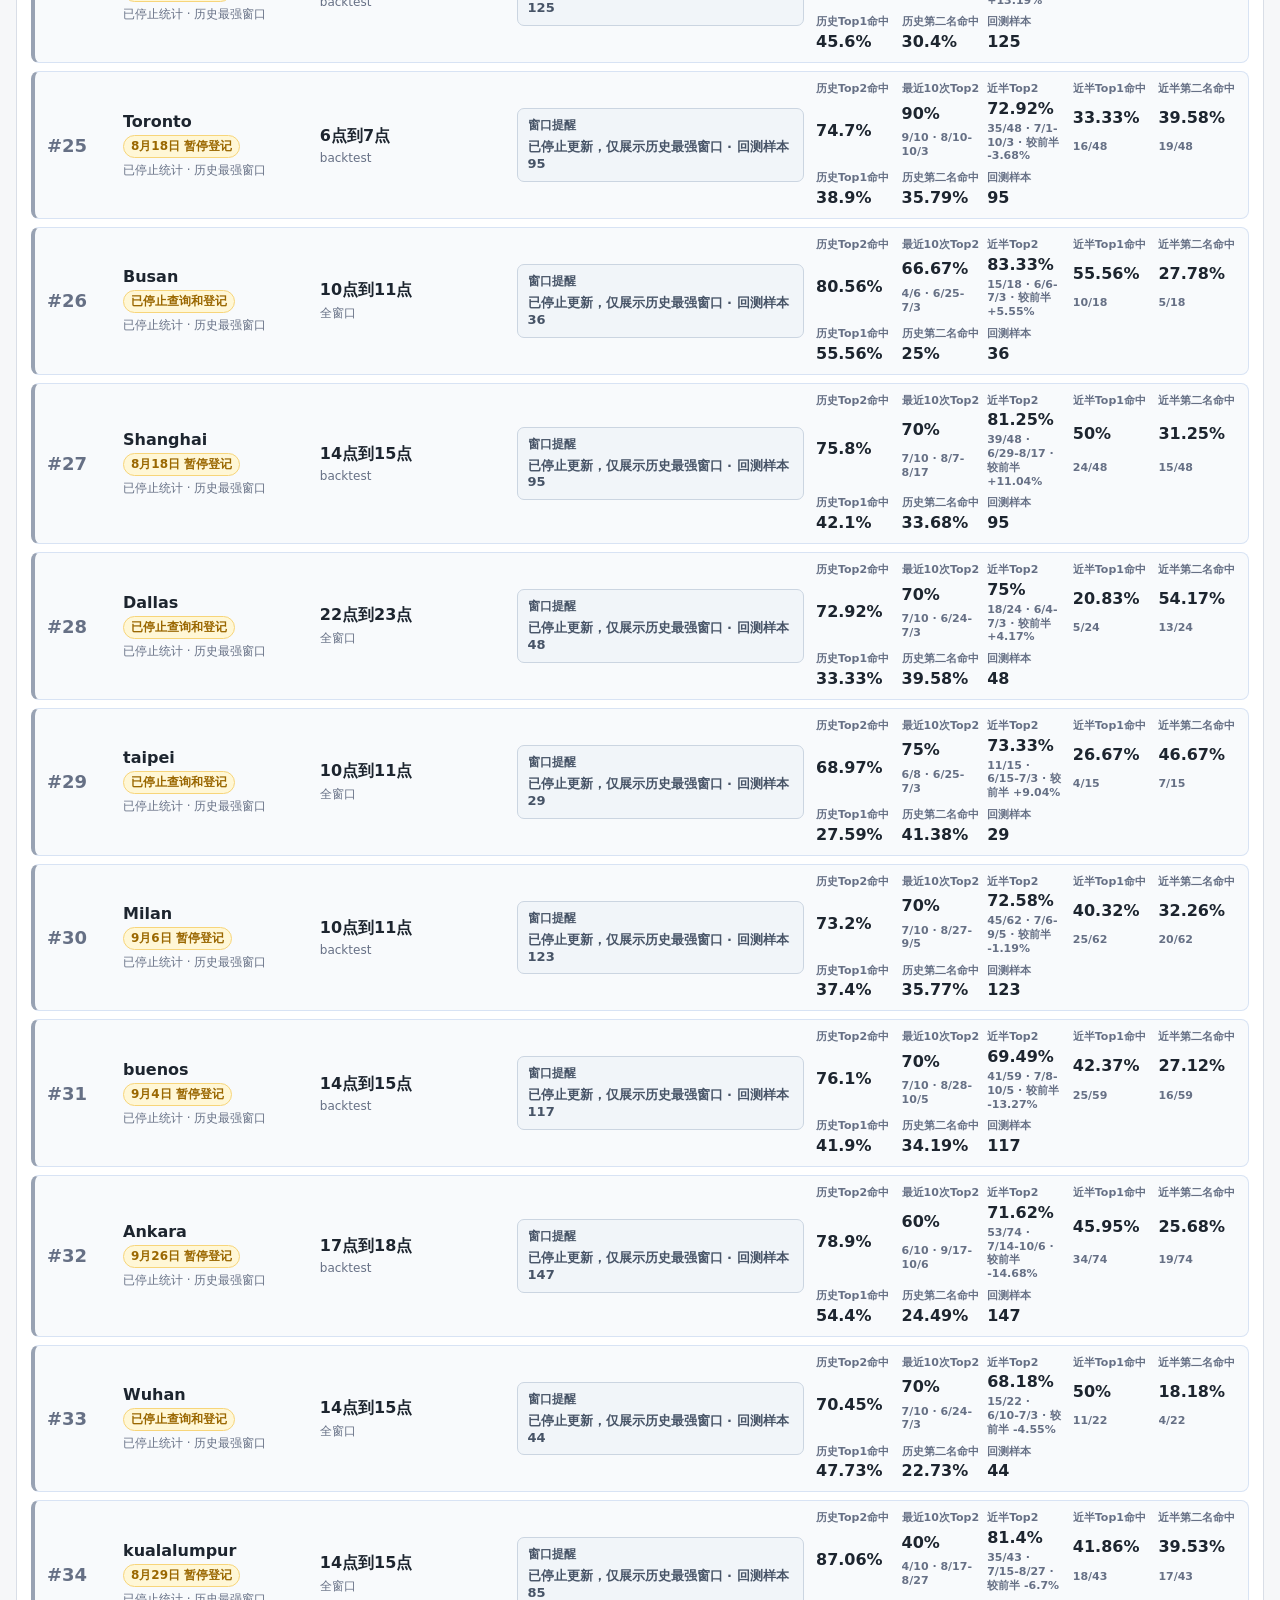
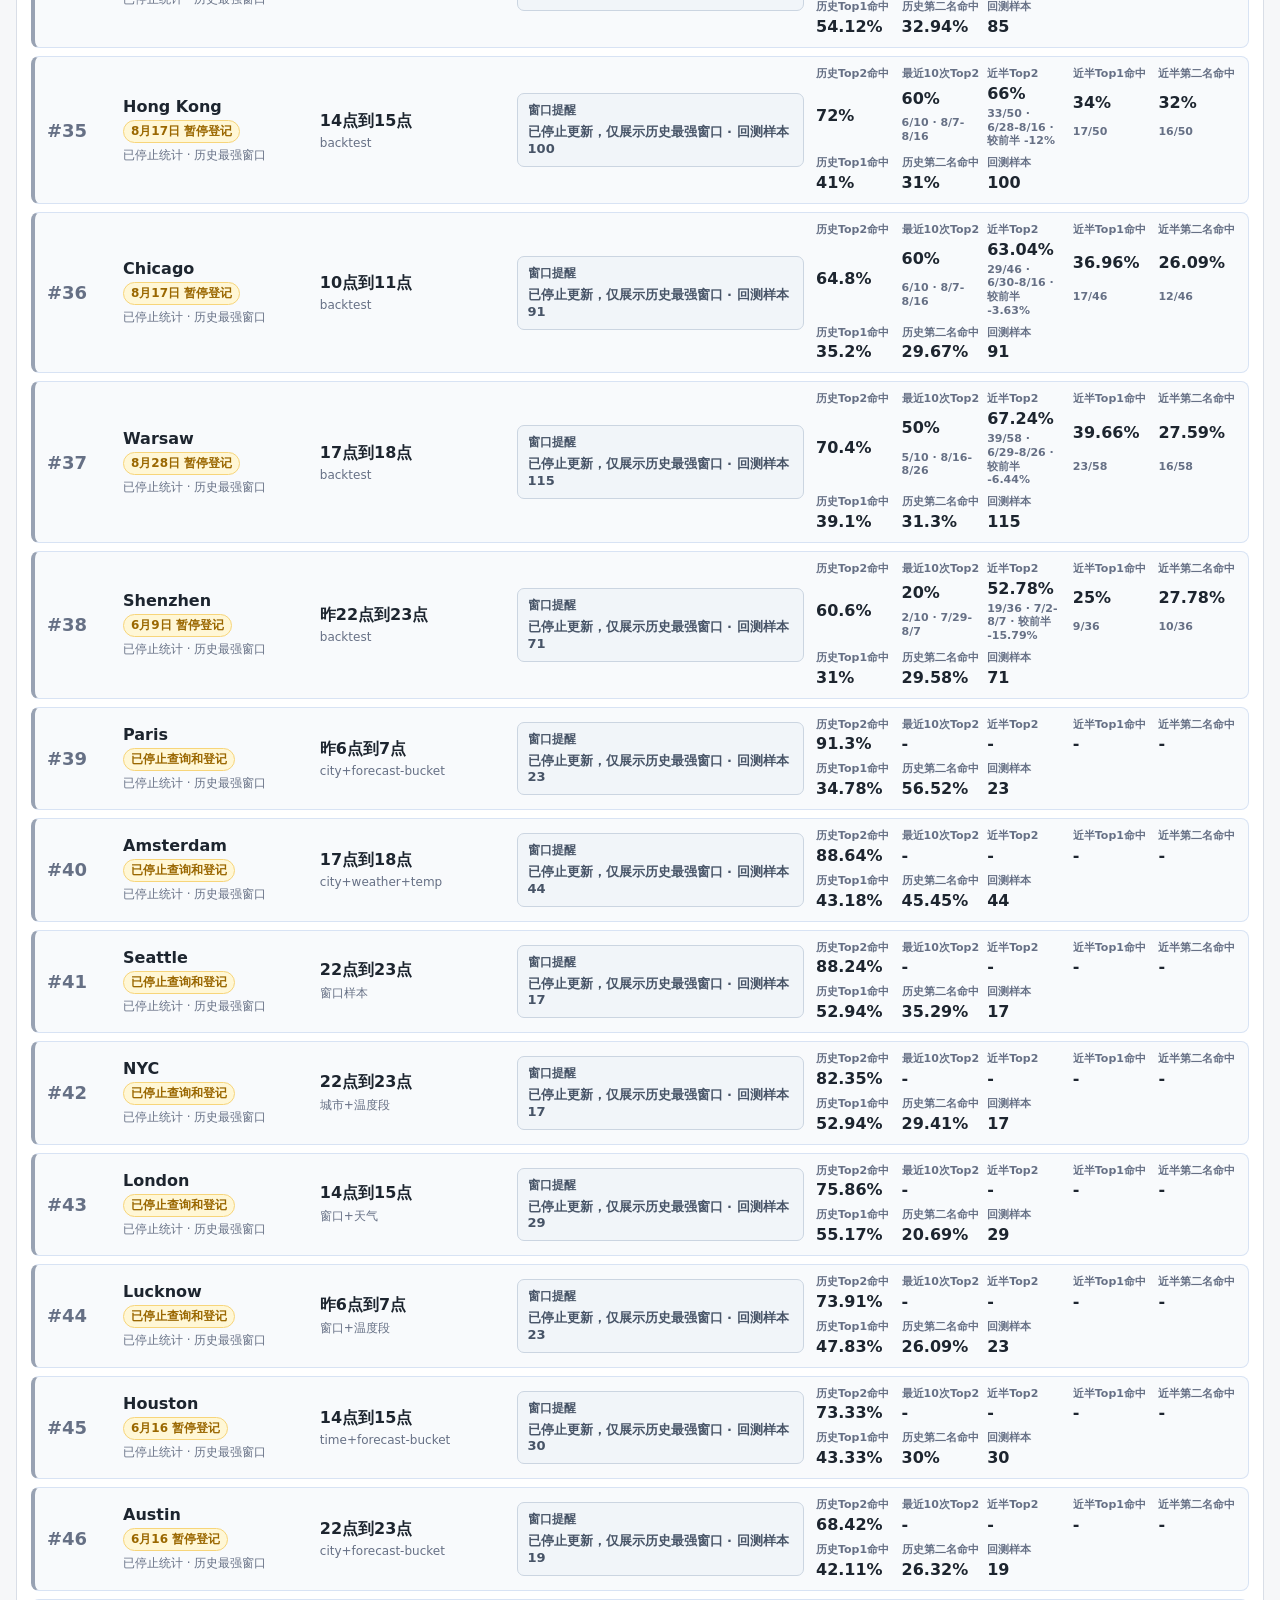
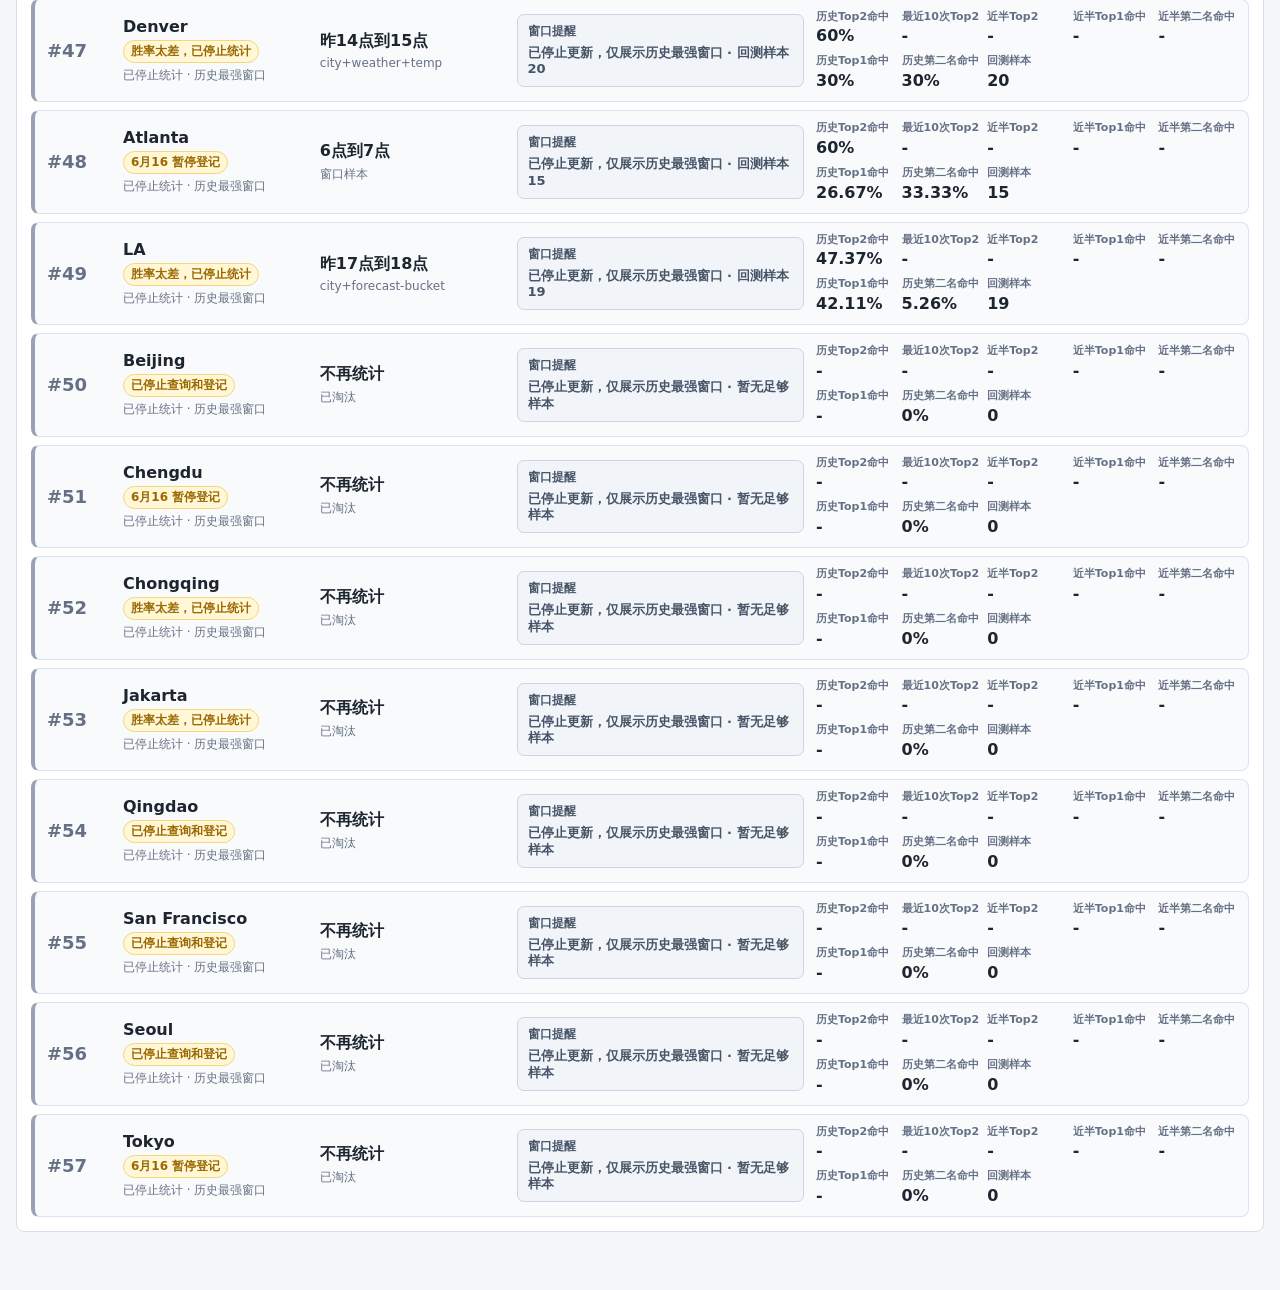
==== commit 708ceeba: "Refresh dashboard 20261010-2215" ====
--- a/dashboard.html
+++ b/dashboard.html
@@ -4,7 +4,7 @@
     <meta charset="utf-8" />
     <meta name="viewport" content="width=device-width, initial-scale=1" />
     <title>温度交易看板</title>
-    <link rel="stylesheet" href="./dashboard.css?v=20261004-1015" />
+    <link rel="stylesheet" href="./dashboard.css?v=20261010-2215" />
   </head>
   <body>
     <main class="app-shell">
@@ -102,10 +102,10 @@
       </article>
     </template>
 
-    <script src="./poly_prices.js?v=20261004-1015"></script>
-    <script src="./dashboard_data.next.js?v=20261004-1015"></script>
-    <script src="./backtest_accuracy.next.js?v=20261004-1015"></script>
-    <script src="./dashboard.js?v=20261004-1015"></script>
-    <script src="./auto_hold_patch.js?v=20261004-1015"></script>
+    <script src="./poly_prices.js?v=20261010-2215"></script>
+    <script src="./dashboard_data.next.js?v=20261010-2215"></script>
+    <script src="./backtest_accuracy.next.js?v=20261010-2215"></script>
+    <script src="./dashboard.js?v=20261010-2215"></script>
+    <script src="./auto_hold_patch.js?v=20261010-2215"></script>
   </body>
 </html>
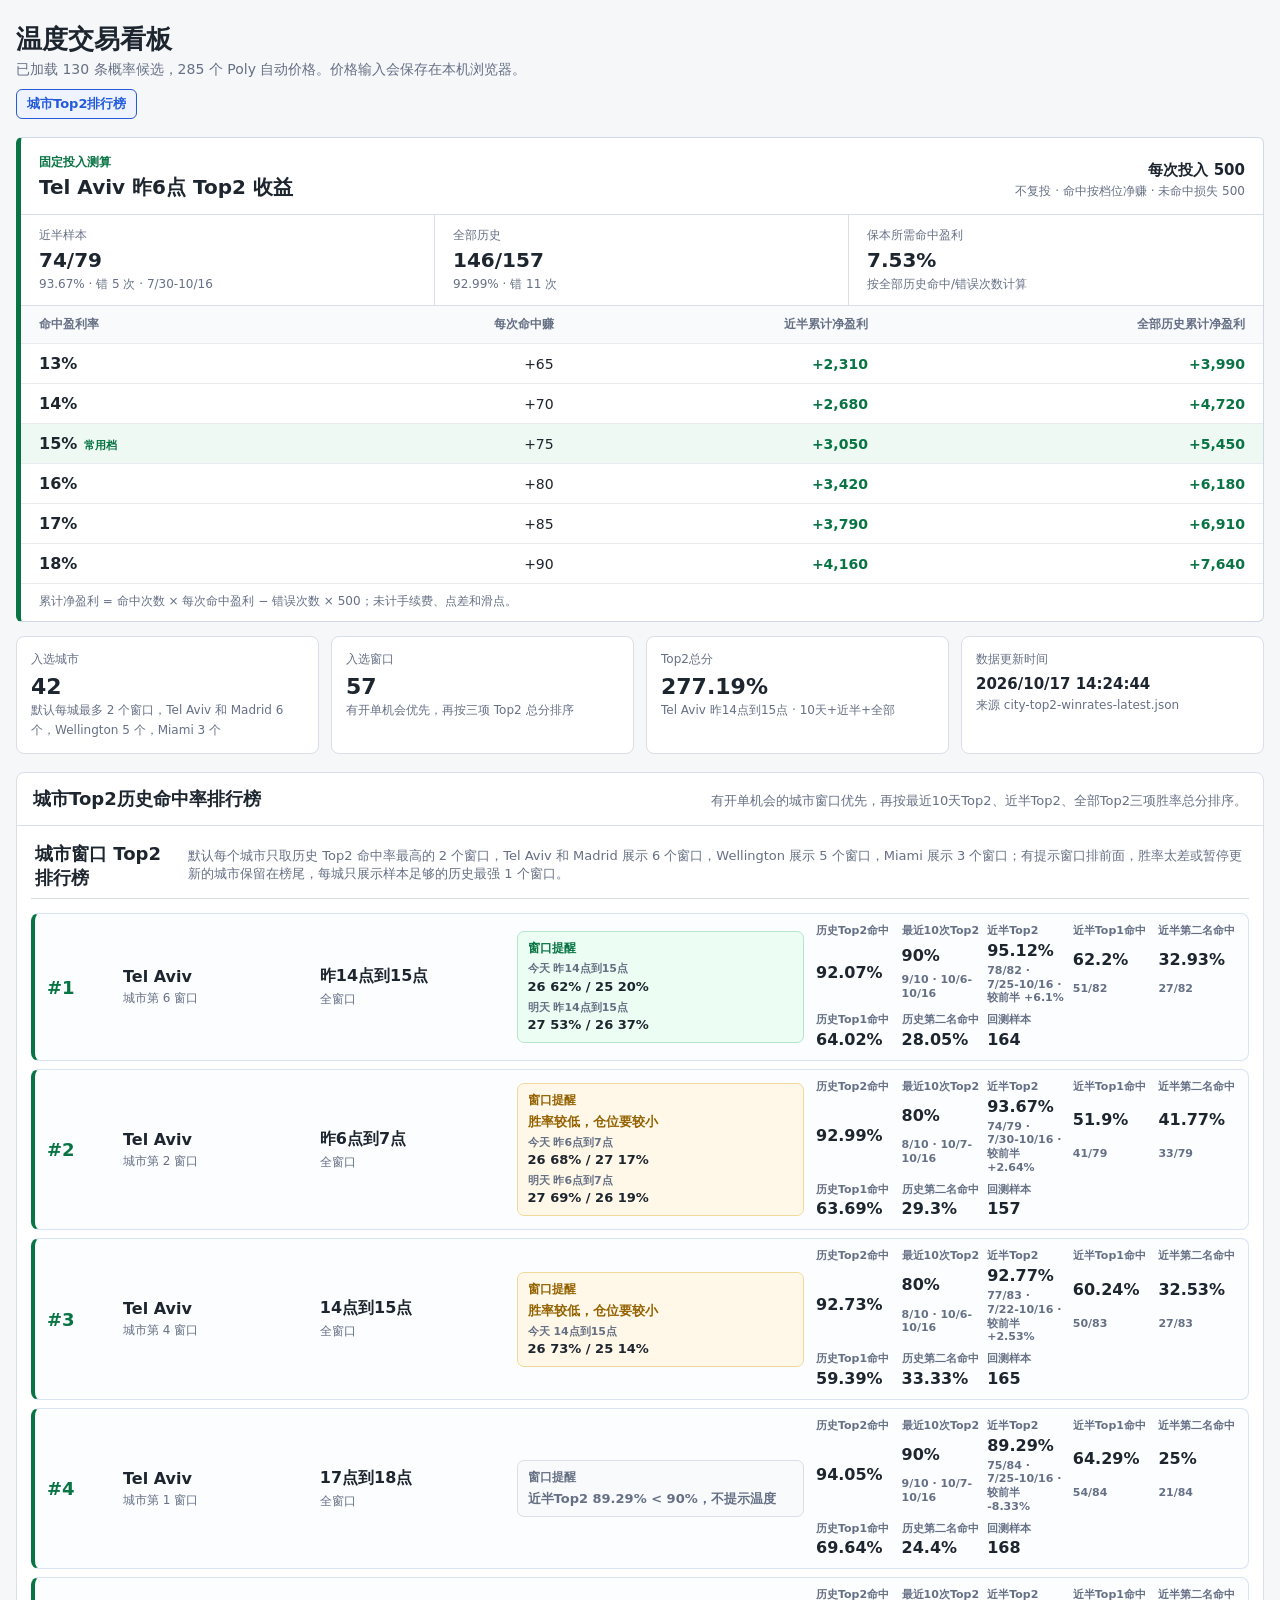
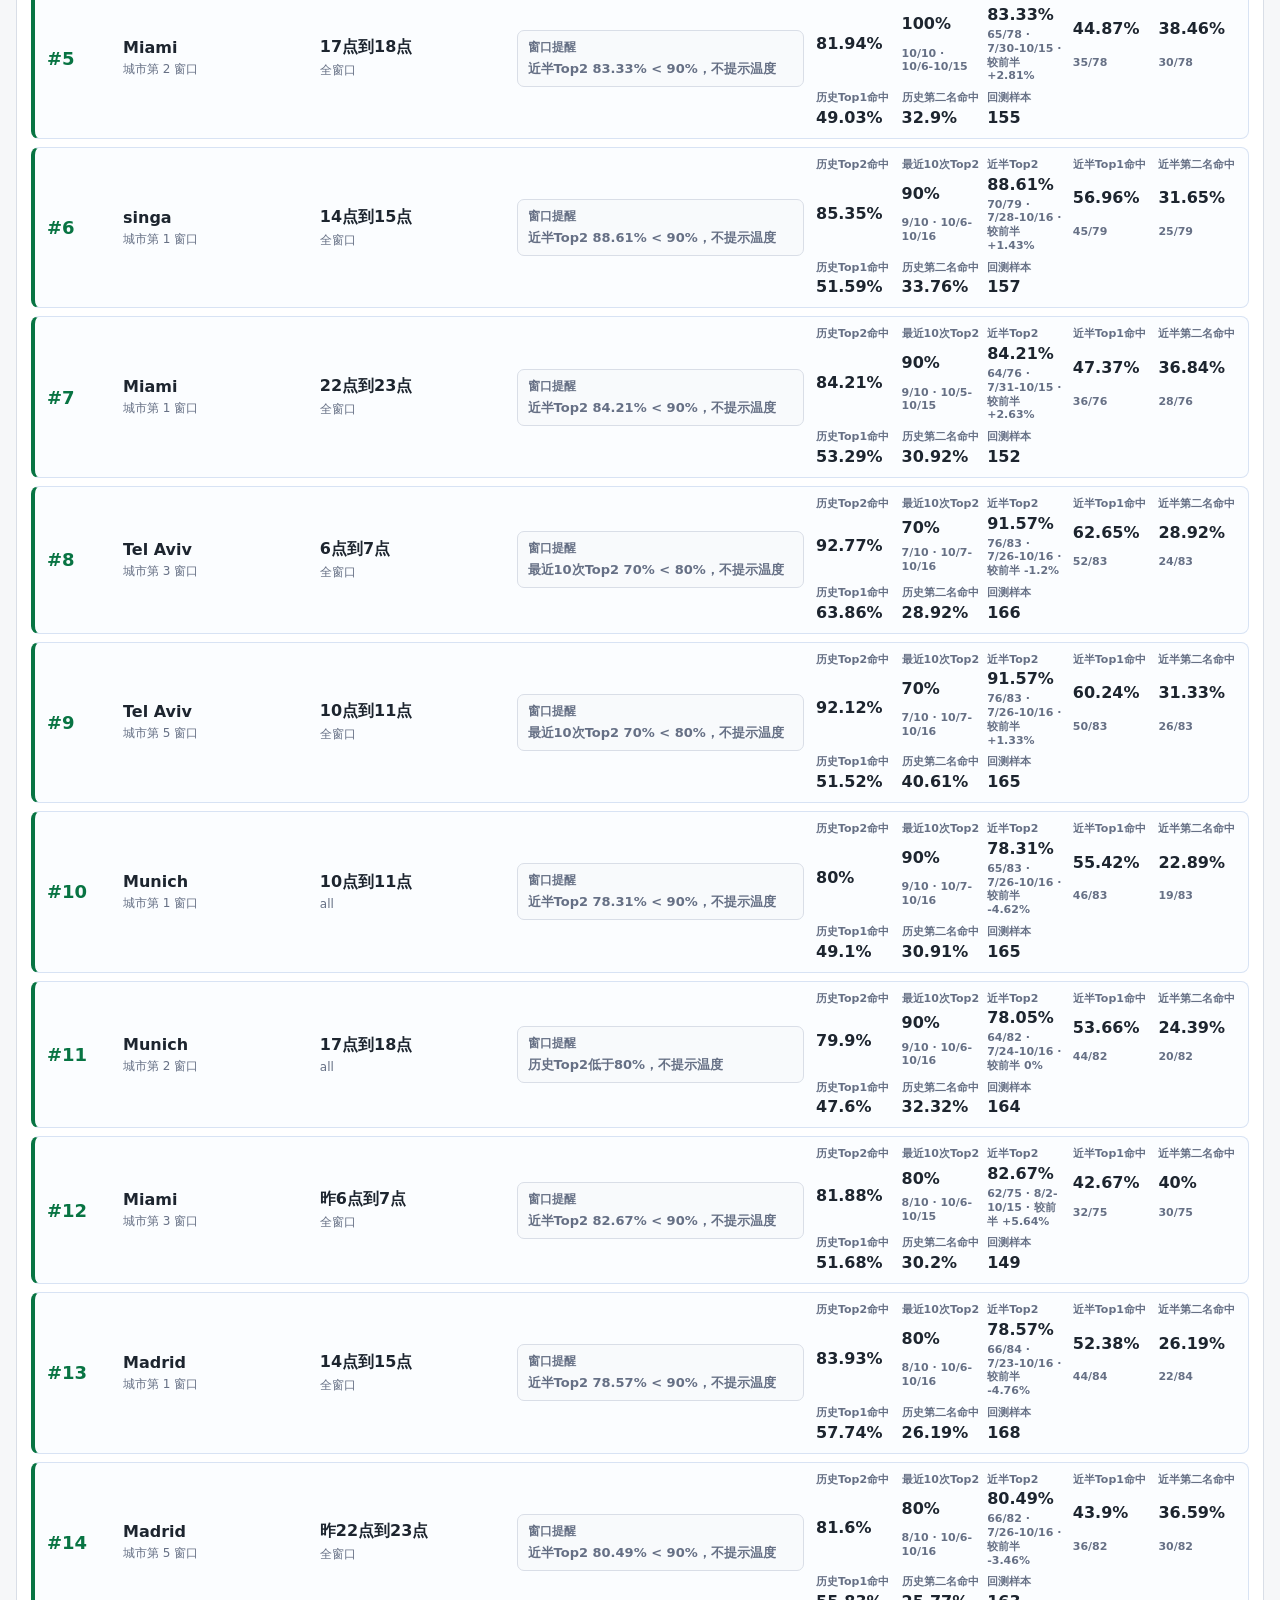
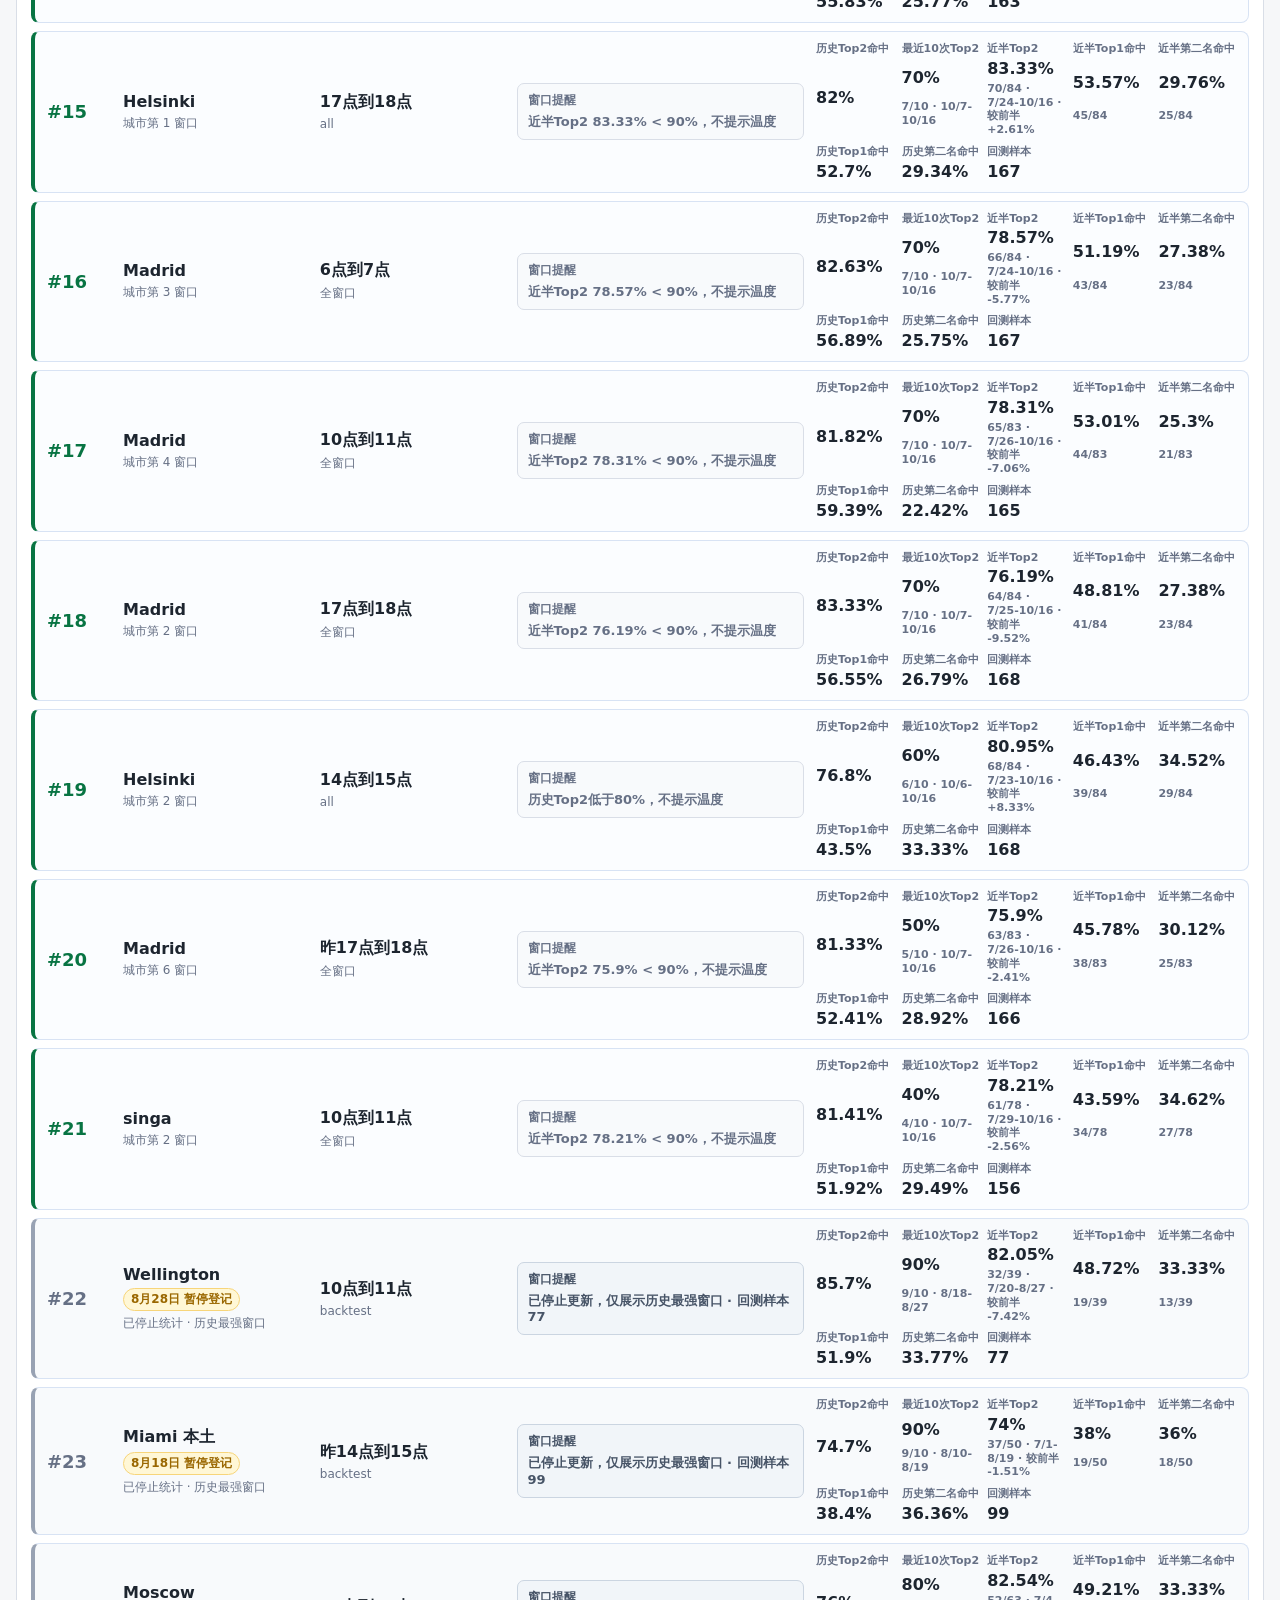
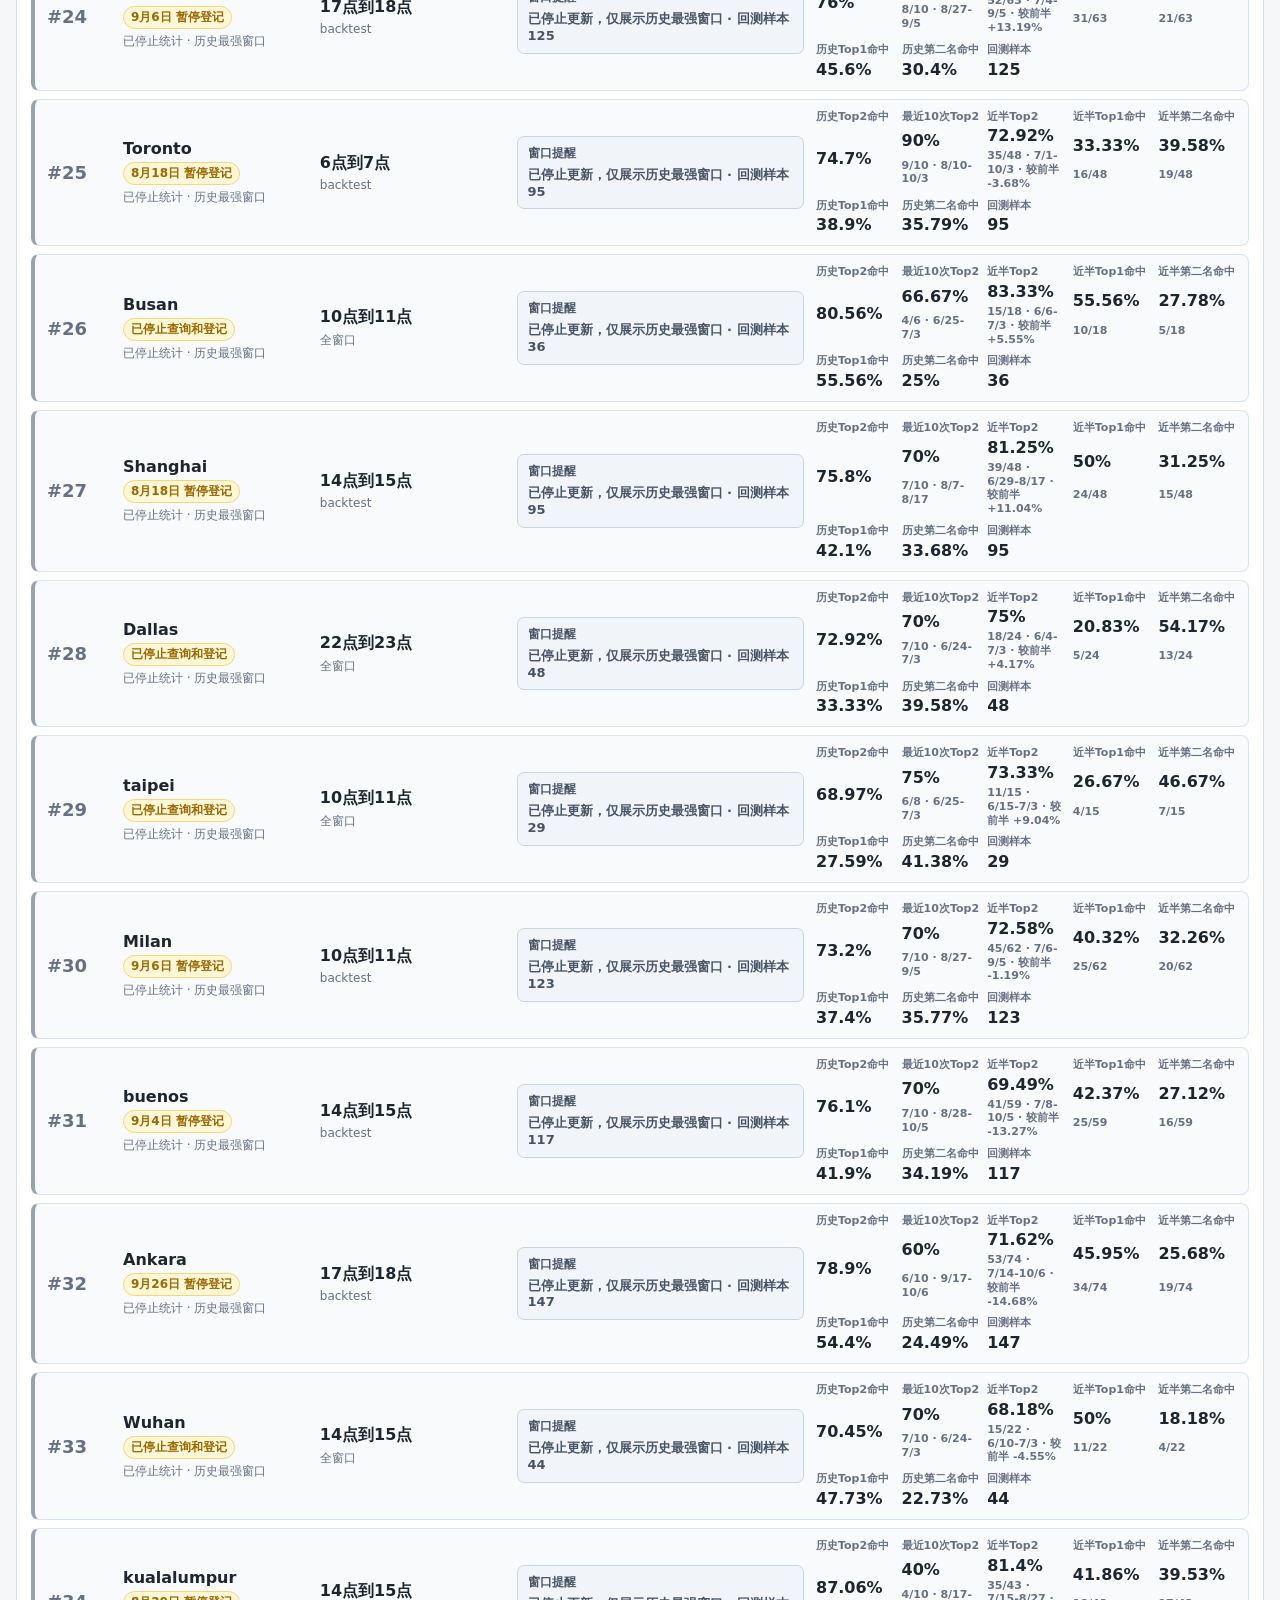
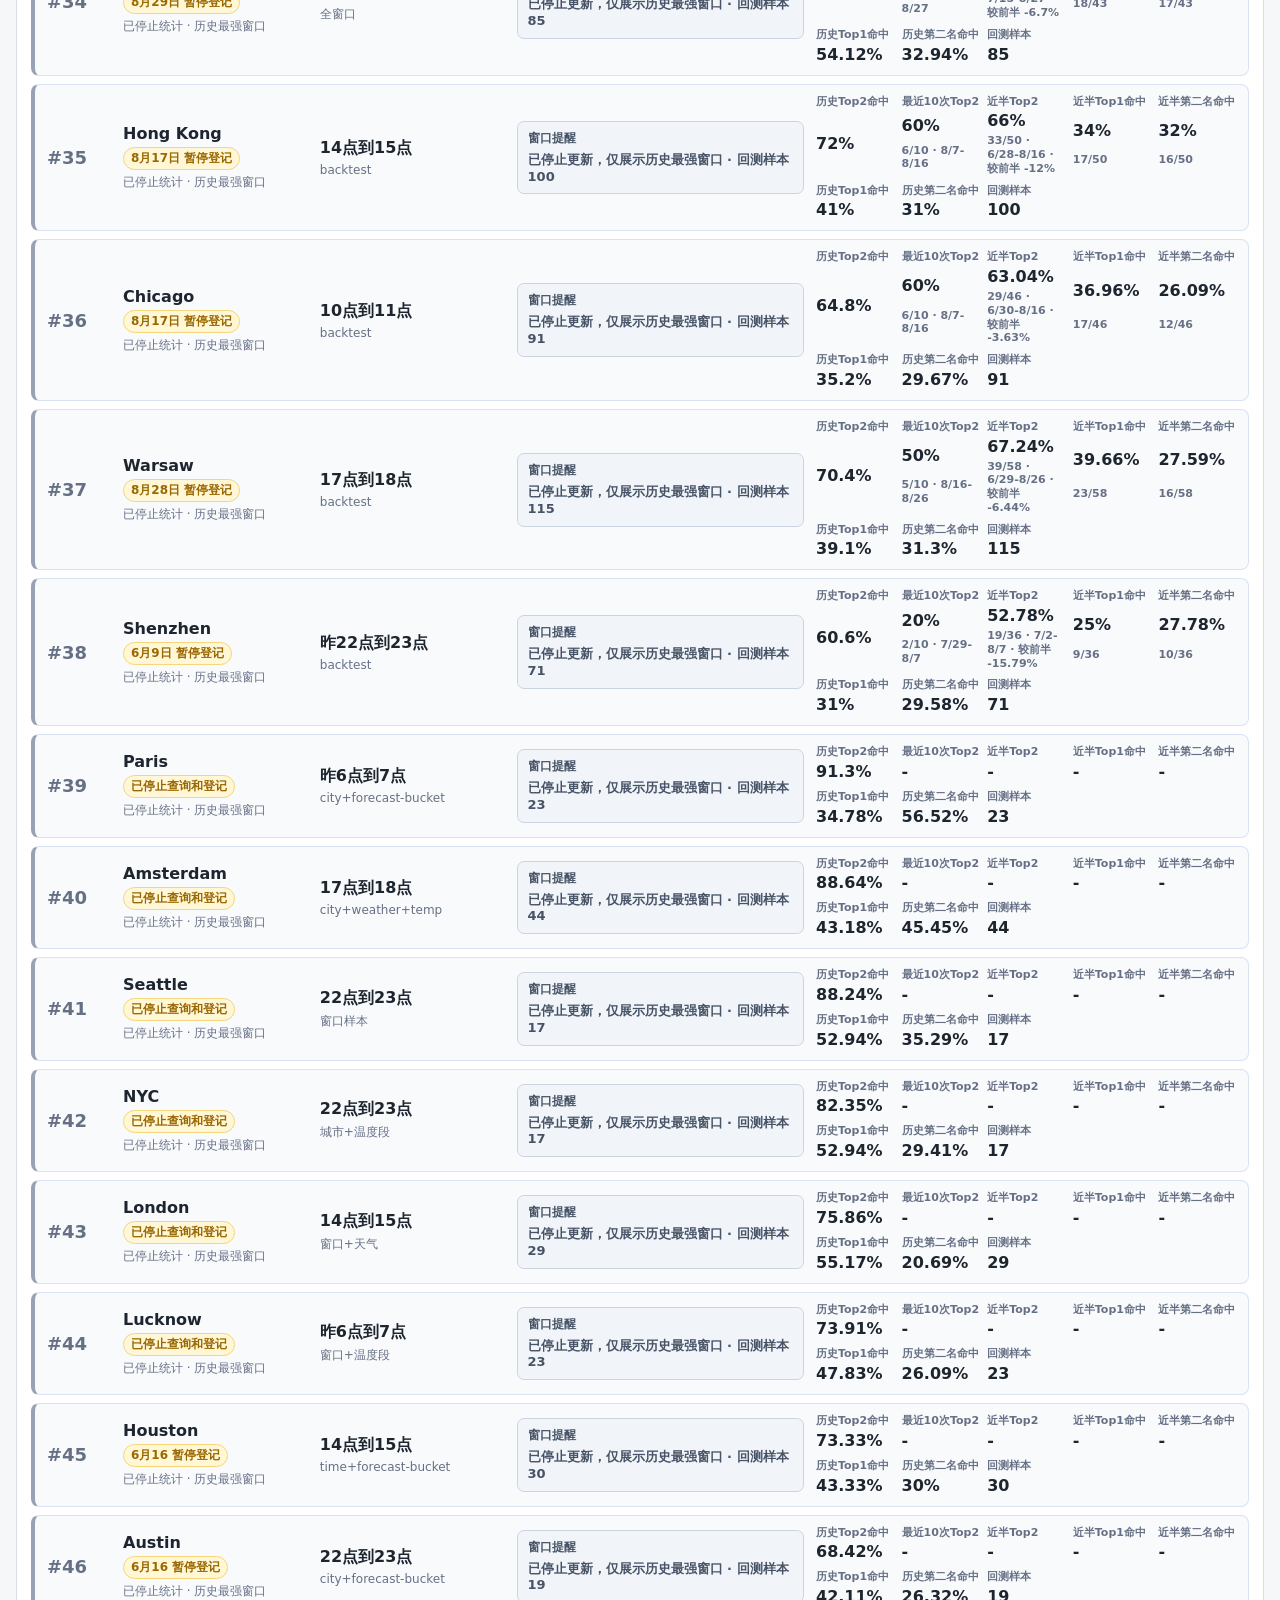
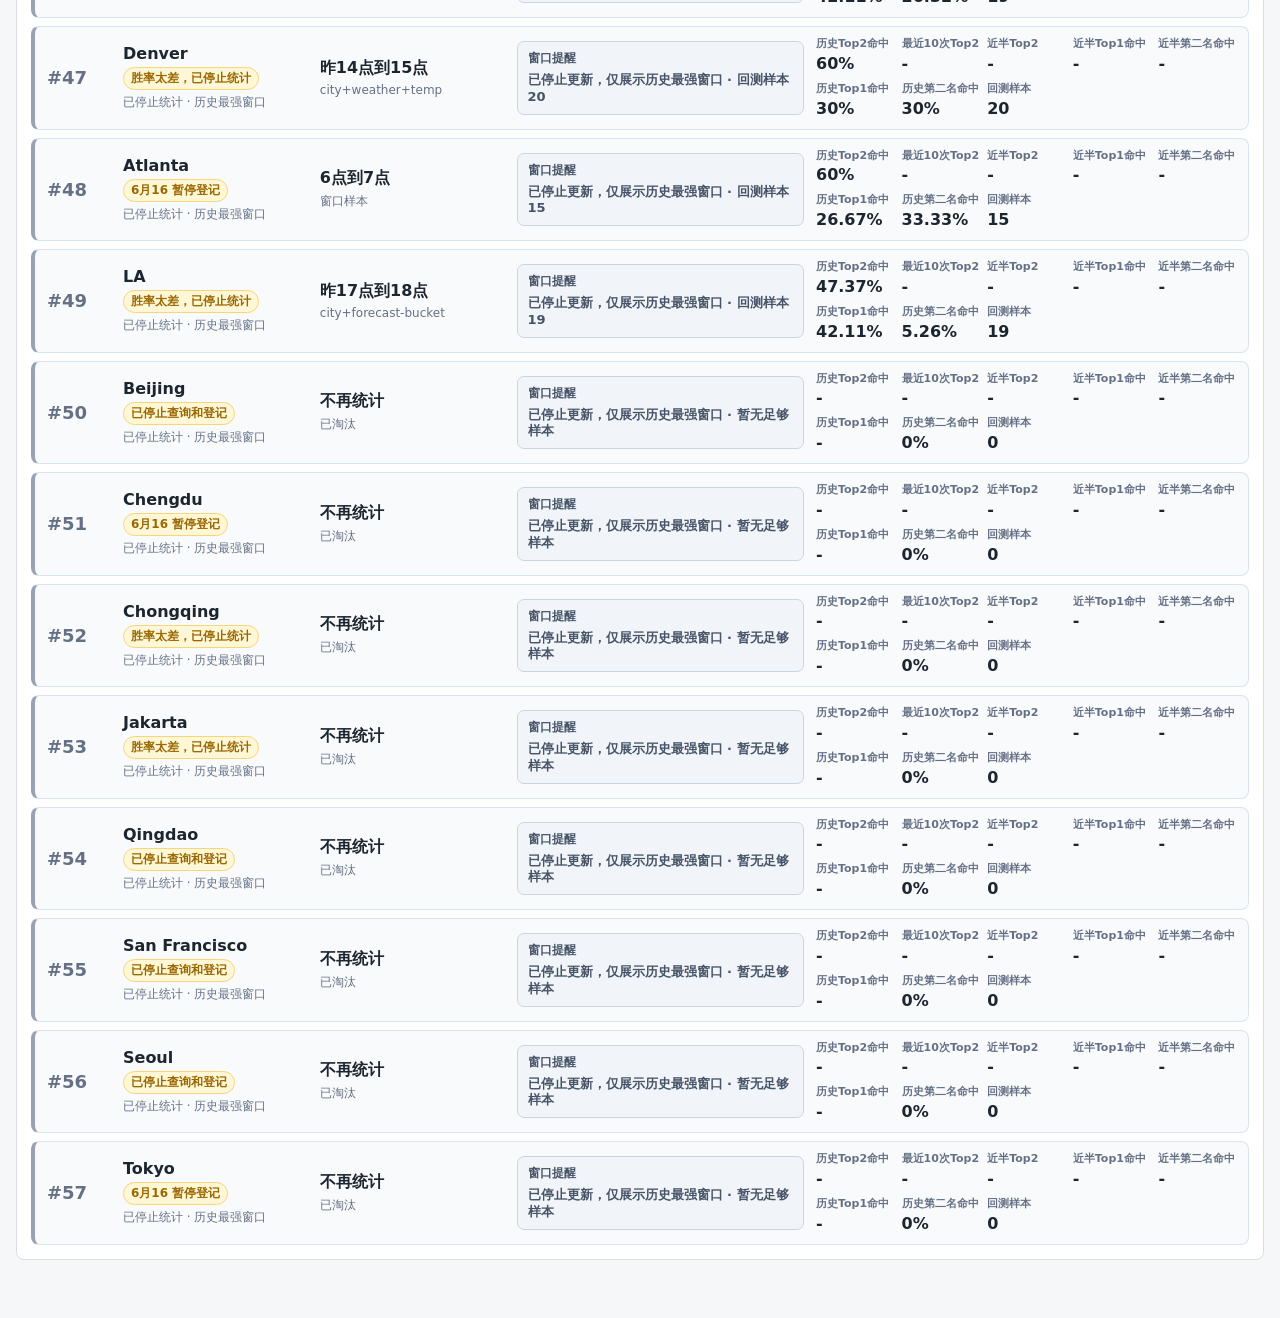
==== commit 85734e85: "Refresh dashboard 20261017-2215" ====
--- a/dashboard.html
+++ b/dashboard.html
@@ -4,7 +4,7 @@
     <meta charset="utf-8" />
     <meta name="viewport" content="width=device-width, initial-scale=1" />
     <title>温度交易看板</title>
-    <link rel="stylesheet" href="./dashboard.css?v=20261010-2215" />
+    <link rel="stylesheet" href="./dashboard.css?v=20261017-2215" />
   </head>
   <body>
     <main class="app-shell">
@@ -102,10 +102,10 @@
       </article>
     </template>
 
-    <script src="./poly_prices.js?v=20261010-2215"></script>
-    <script src="./dashboard_data.next.js?v=20261010-2215"></script>
-    <script src="./backtest_accuracy.next.js?v=20261010-2215"></script>
-    <script src="./dashboard.js?v=20261010-2215"></script>
-    <script src="./auto_hold_patch.js?v=20261010-2215"></script>
+    <script src="./poly_prices.js?v=20261017-2215"></script>
+    <script src="./dashboard_data.next.js?v=20261017-2215"></script>
+    <script src="./backtest_accuracy.next.js?v=20261017-2215"></script>
+    <script src="./dashboard.js?v=20261017-2215"></script>
+    <script src="./auto_hold_patch.js?v=20261017-2215"></script>
   </body>
 </html>
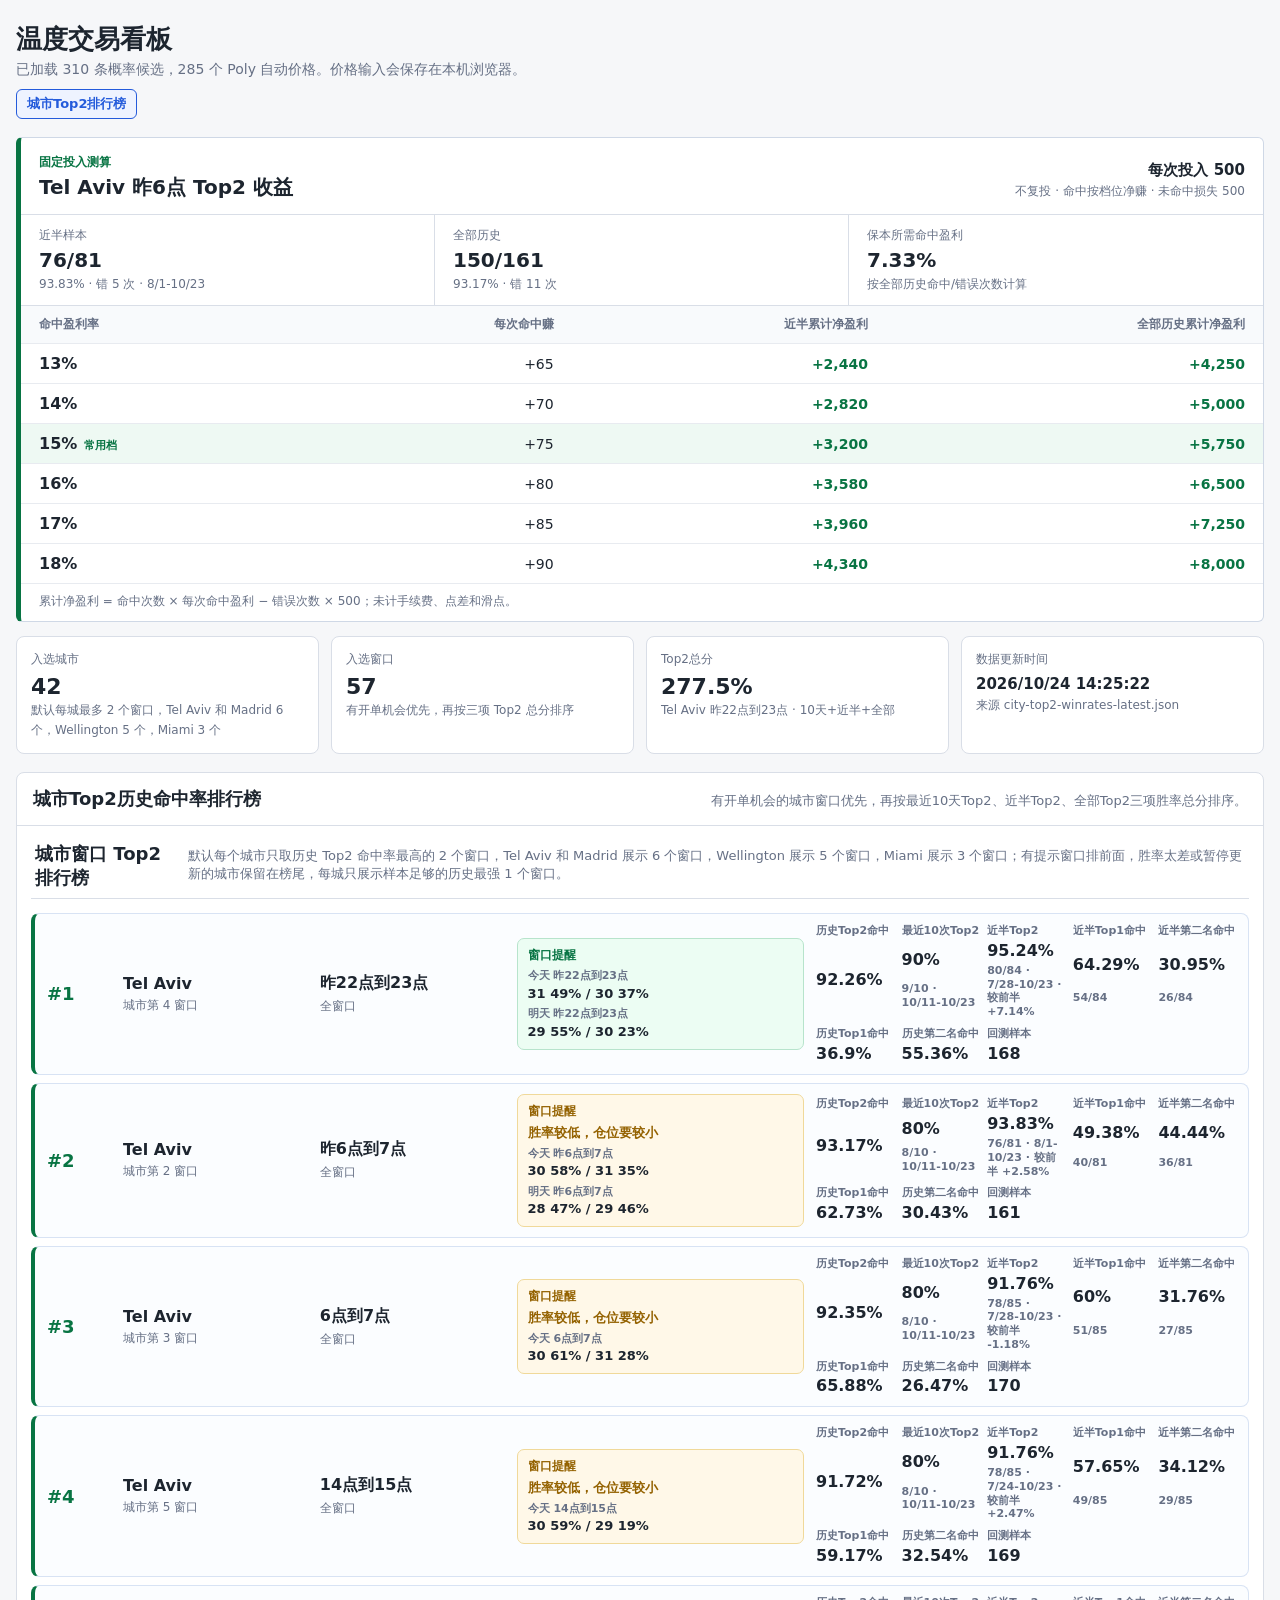
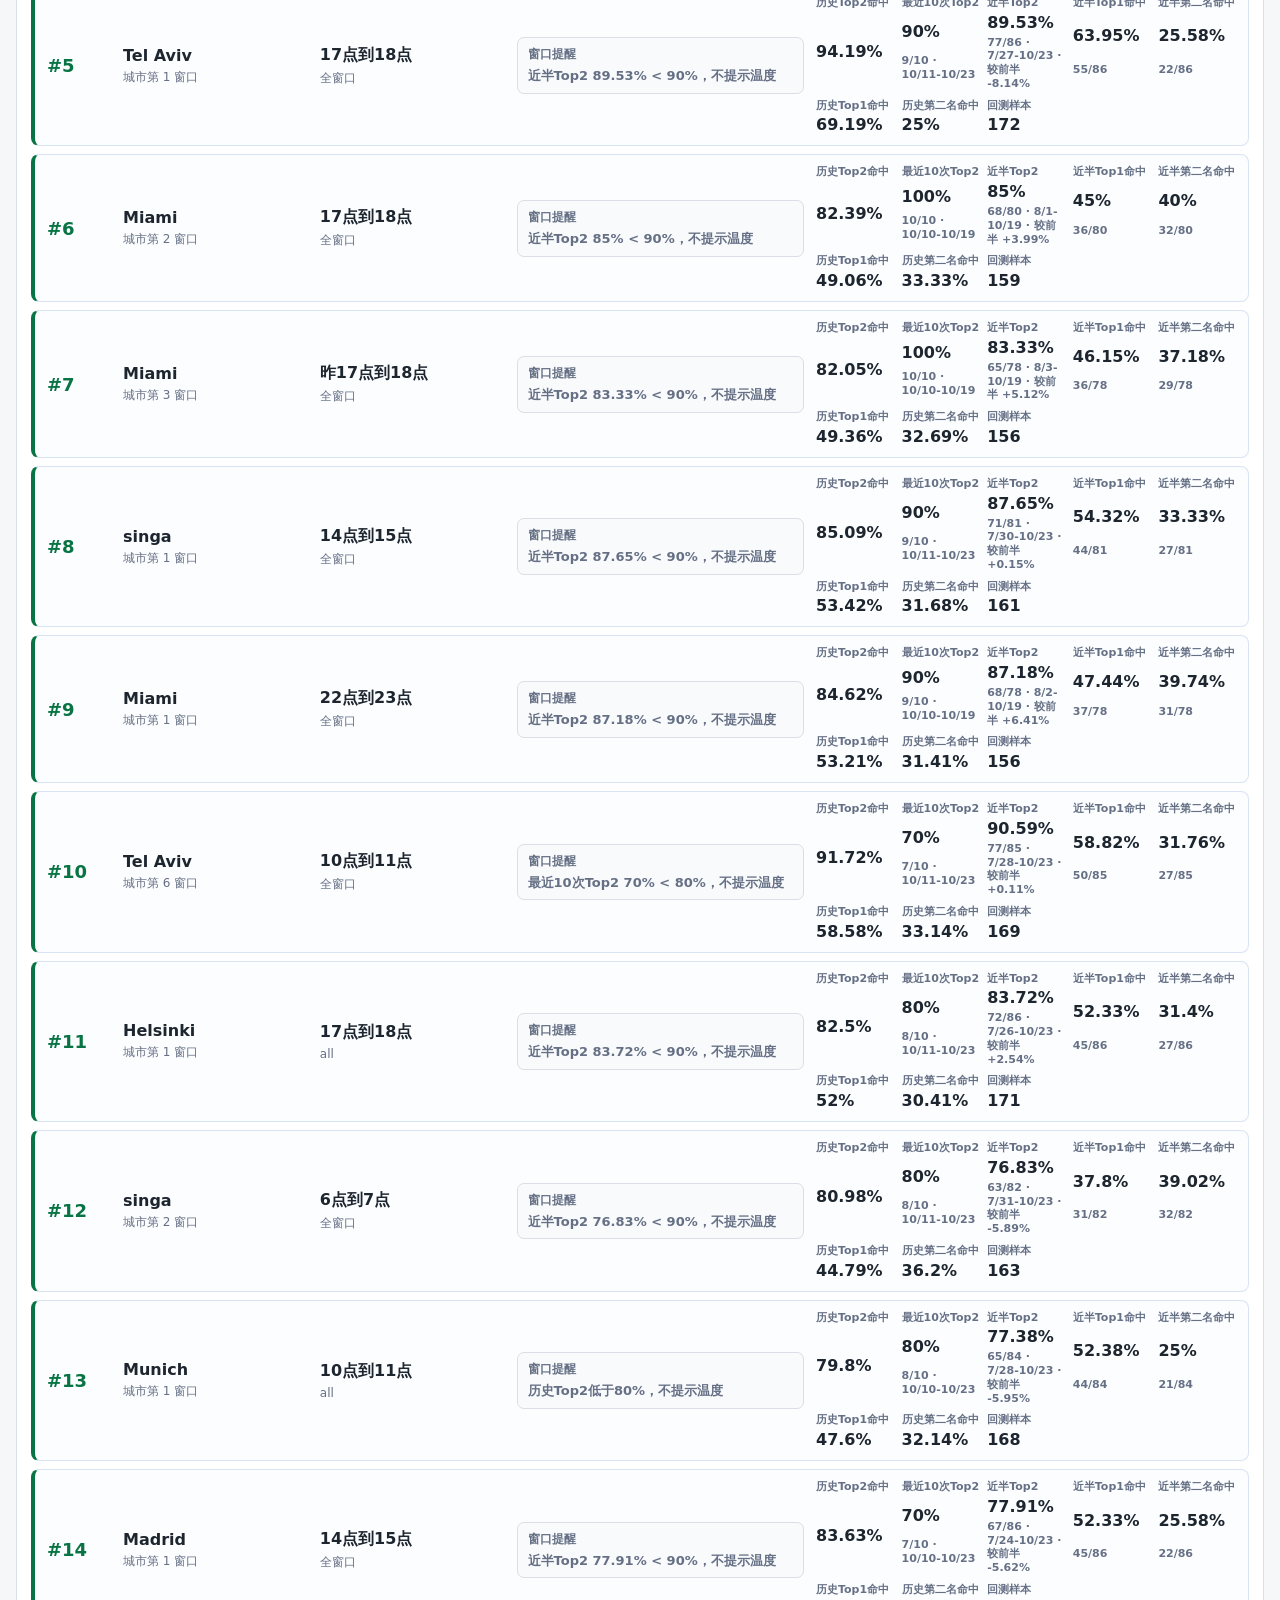
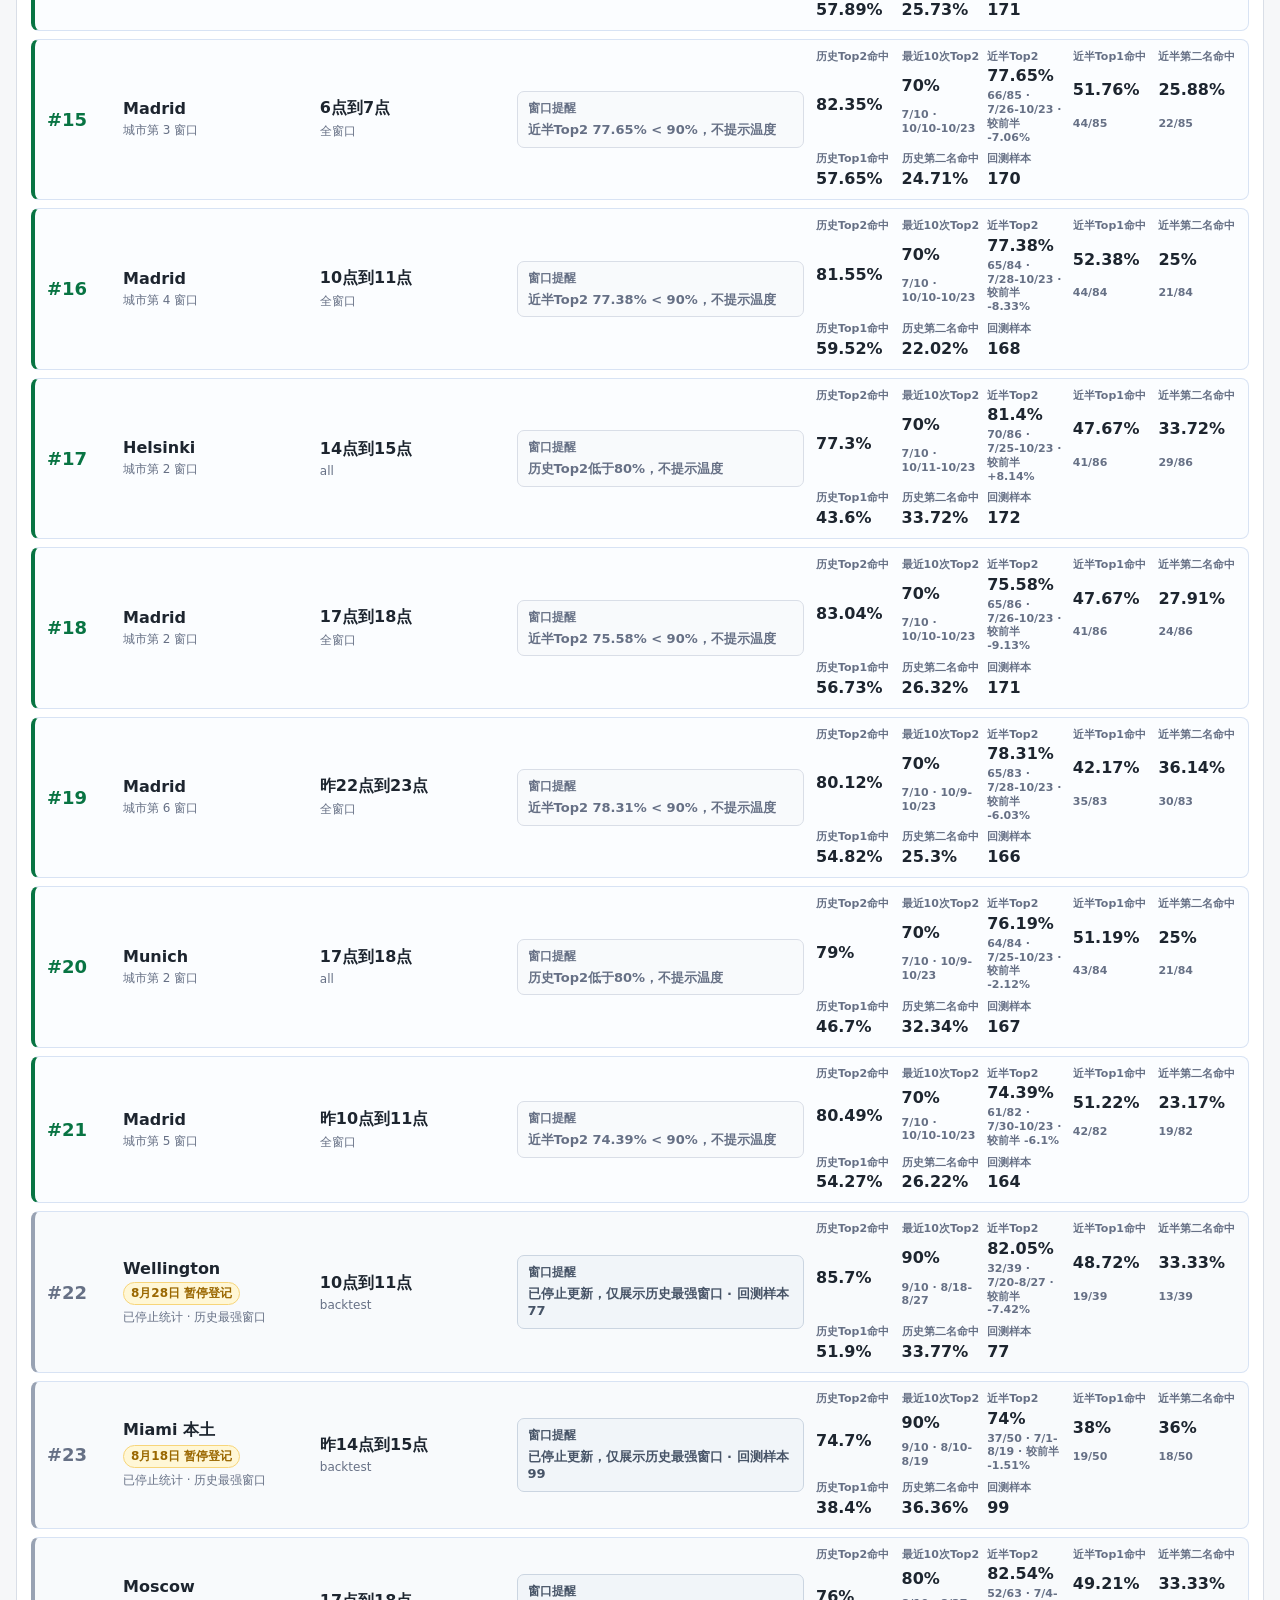
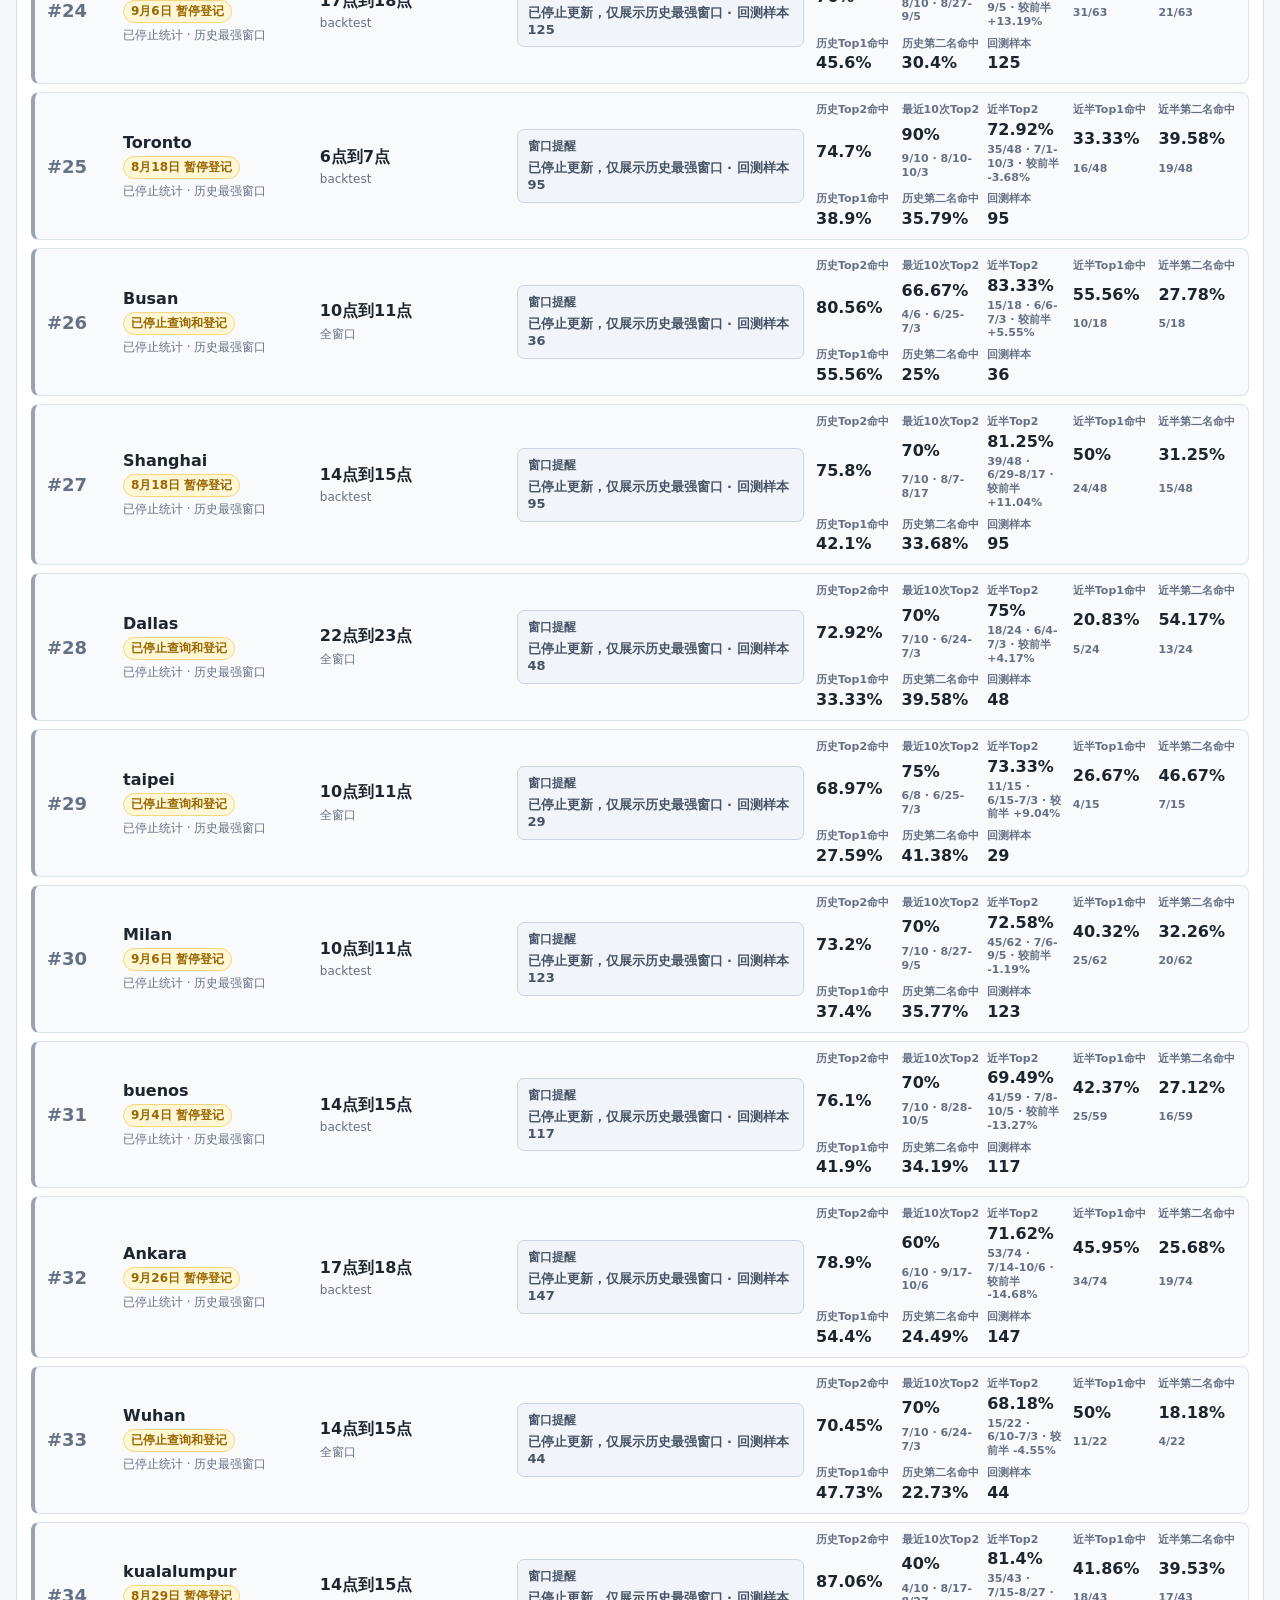
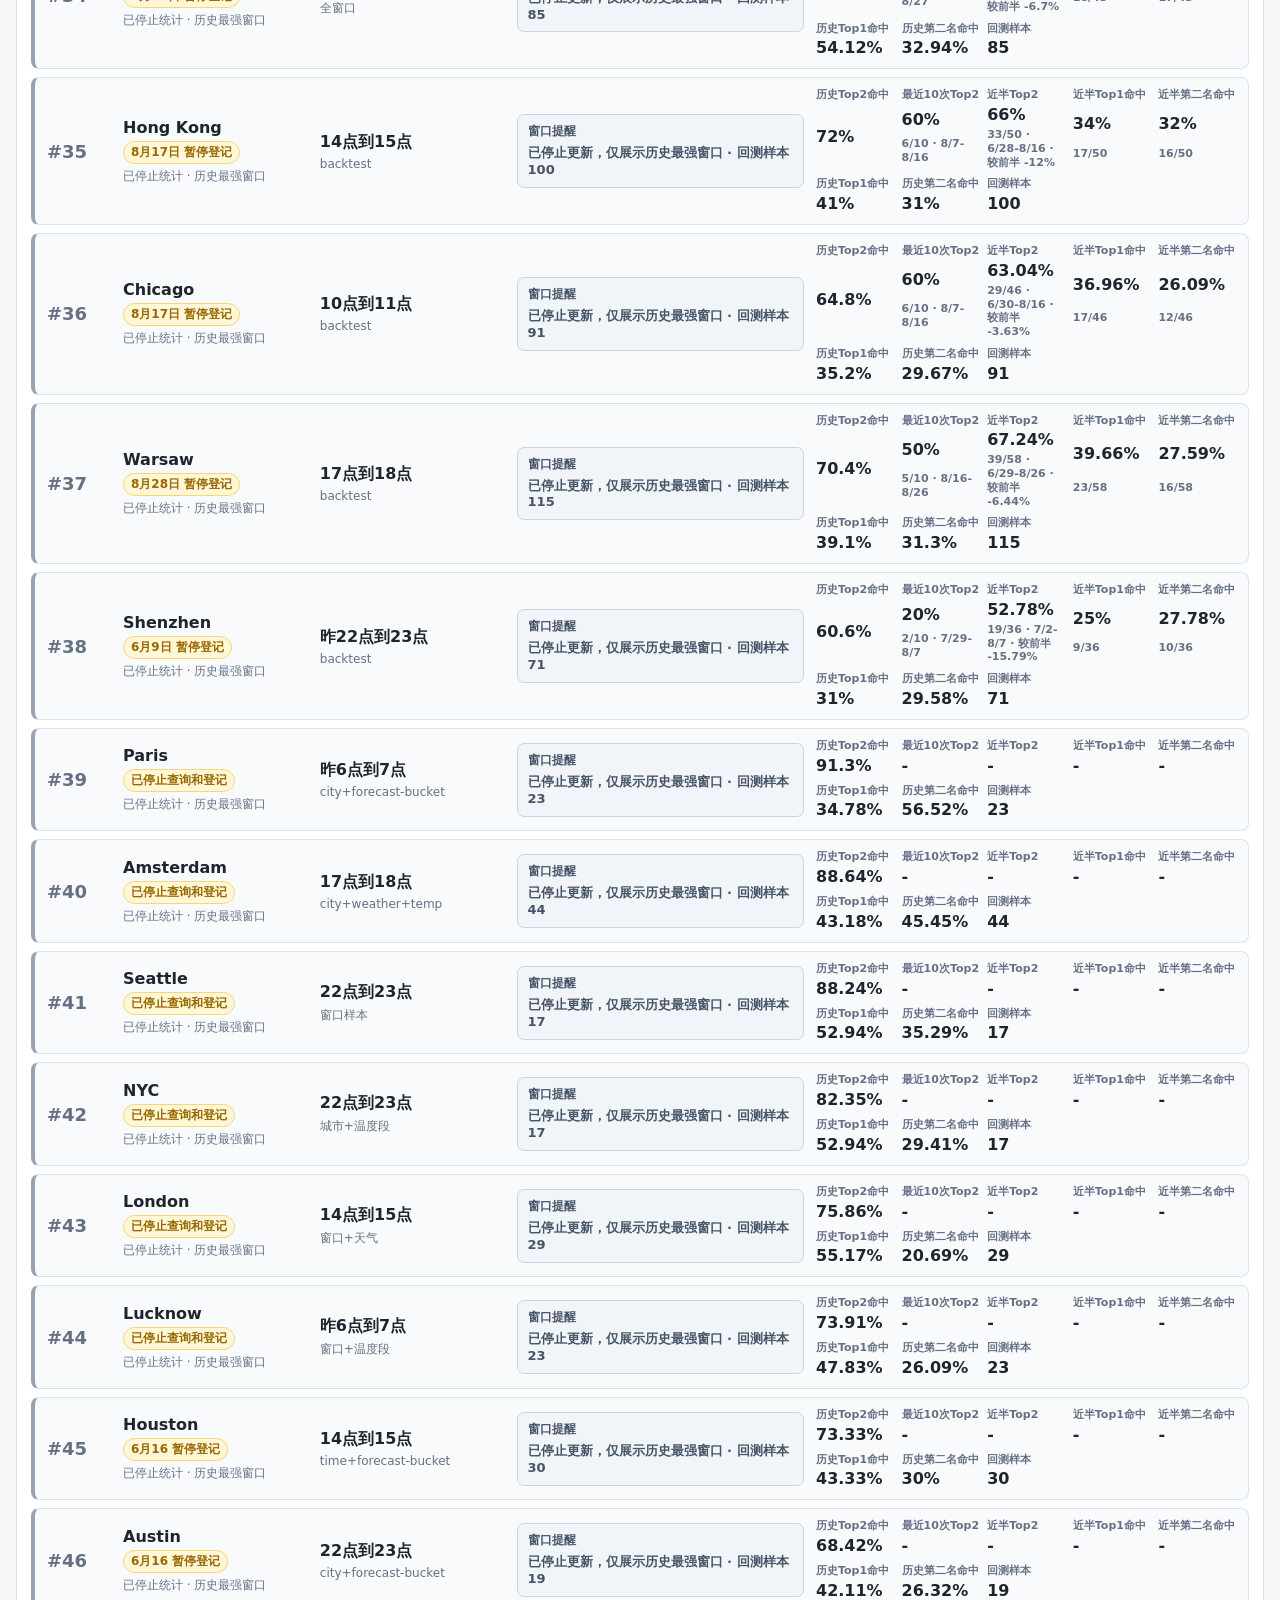
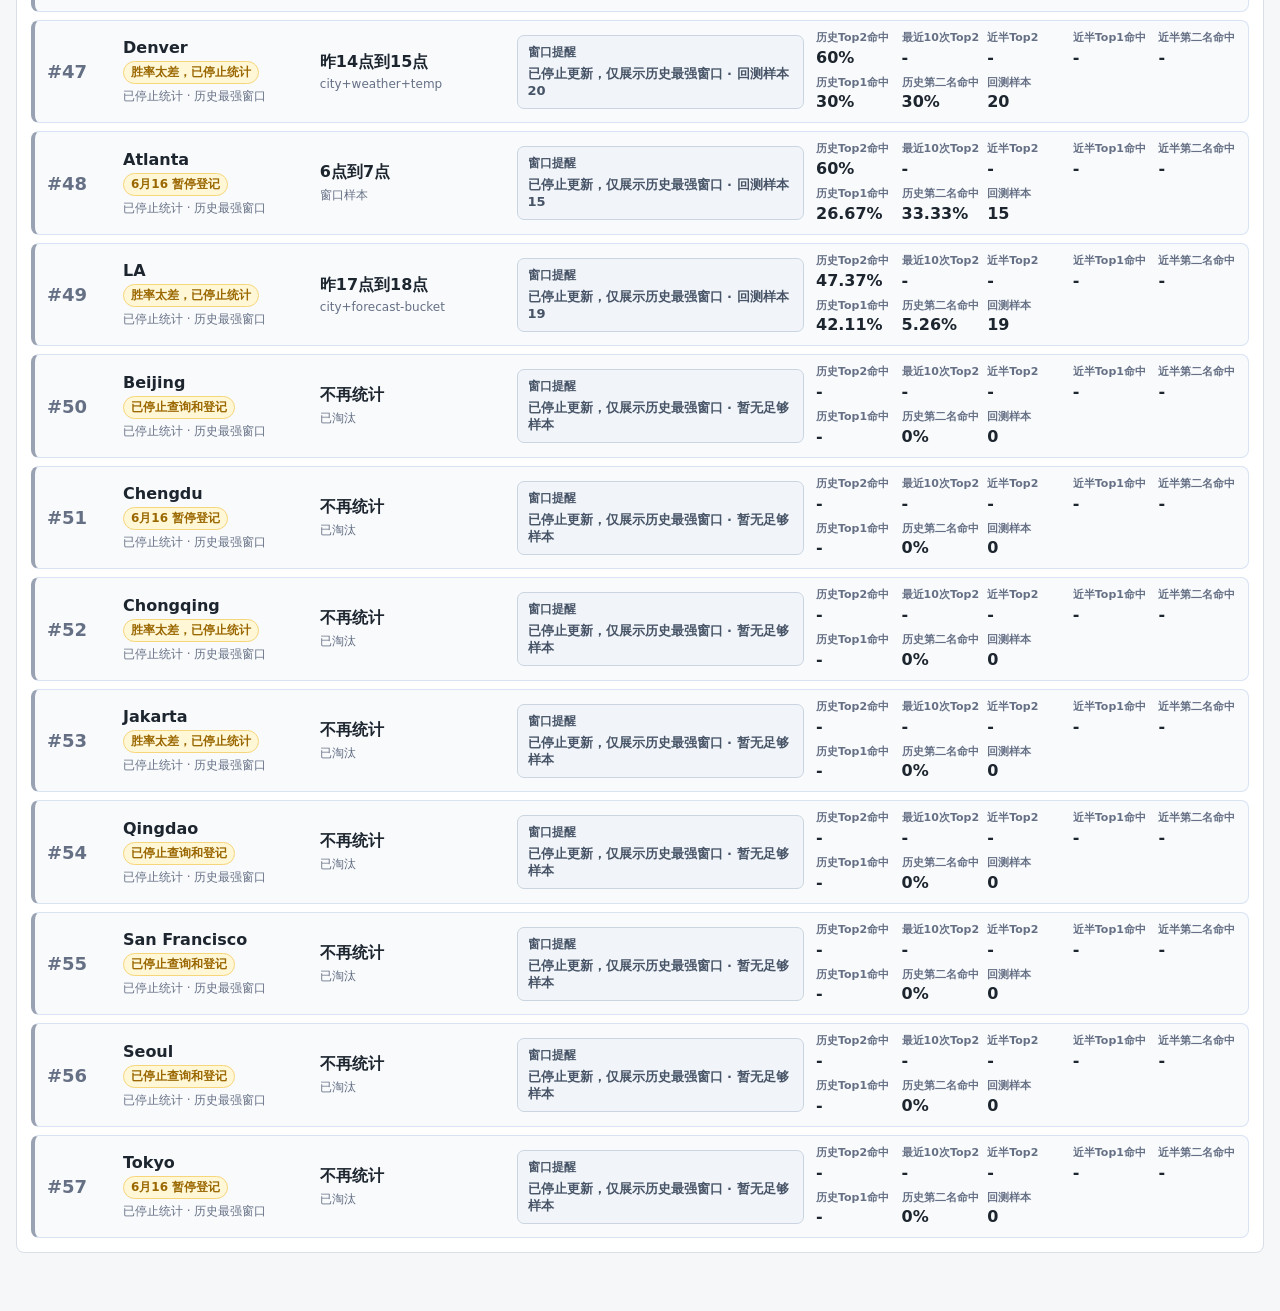
==== commit b46edfd2: "Refresh dashboard 20261024-2215" ====
--- a/dashboard.html
+++ b/dashboard.html
@@ -4,7 +4,7 @@
     <meta charset="utf-8" />
     <meta name="viewport" content="width=device-width, initial-scale=1" />
     <title>温度交易看板</title>
-    <link rel="stylesheet" href="./dashboard.css?v=20261017-2215" />
+    <link rel="stylesheet" href="./dashboard.css?v=20261024-2215" />
   </head>
   <body>
     <main class="app-shell">
@@ -102,10 +102,10 @@
       </article>
     </template>
 
-    <script src="./poly_prices.js?v=20261017-2215"></script>
-    <script src="./dashboard_data.next.js?v=20261017-2215"></script>
-    <script src="./backtest_accuracy.next.js?v=20261017-2215"></script>
-    <script src="./dashboard.js?v=20261017-2215"></script>
-    <script src="./auto_hold_patch.js?v=20261017-2215"></script>
+    <script src="./poly_prices.js?v=20261024-2215"></script>
+    <script src="./dashboard_data.next.js?v=20261024-2215"></script>
+    <script src="./backtest_accuracy.next.js?v=20261024-2215"></script>
+    <script src="./dashboard.js?v=20261024-2215"></script>
+    <script src="./auto_hold_patch.js?v=20261024-2215"></script>
   </body>
 </html>
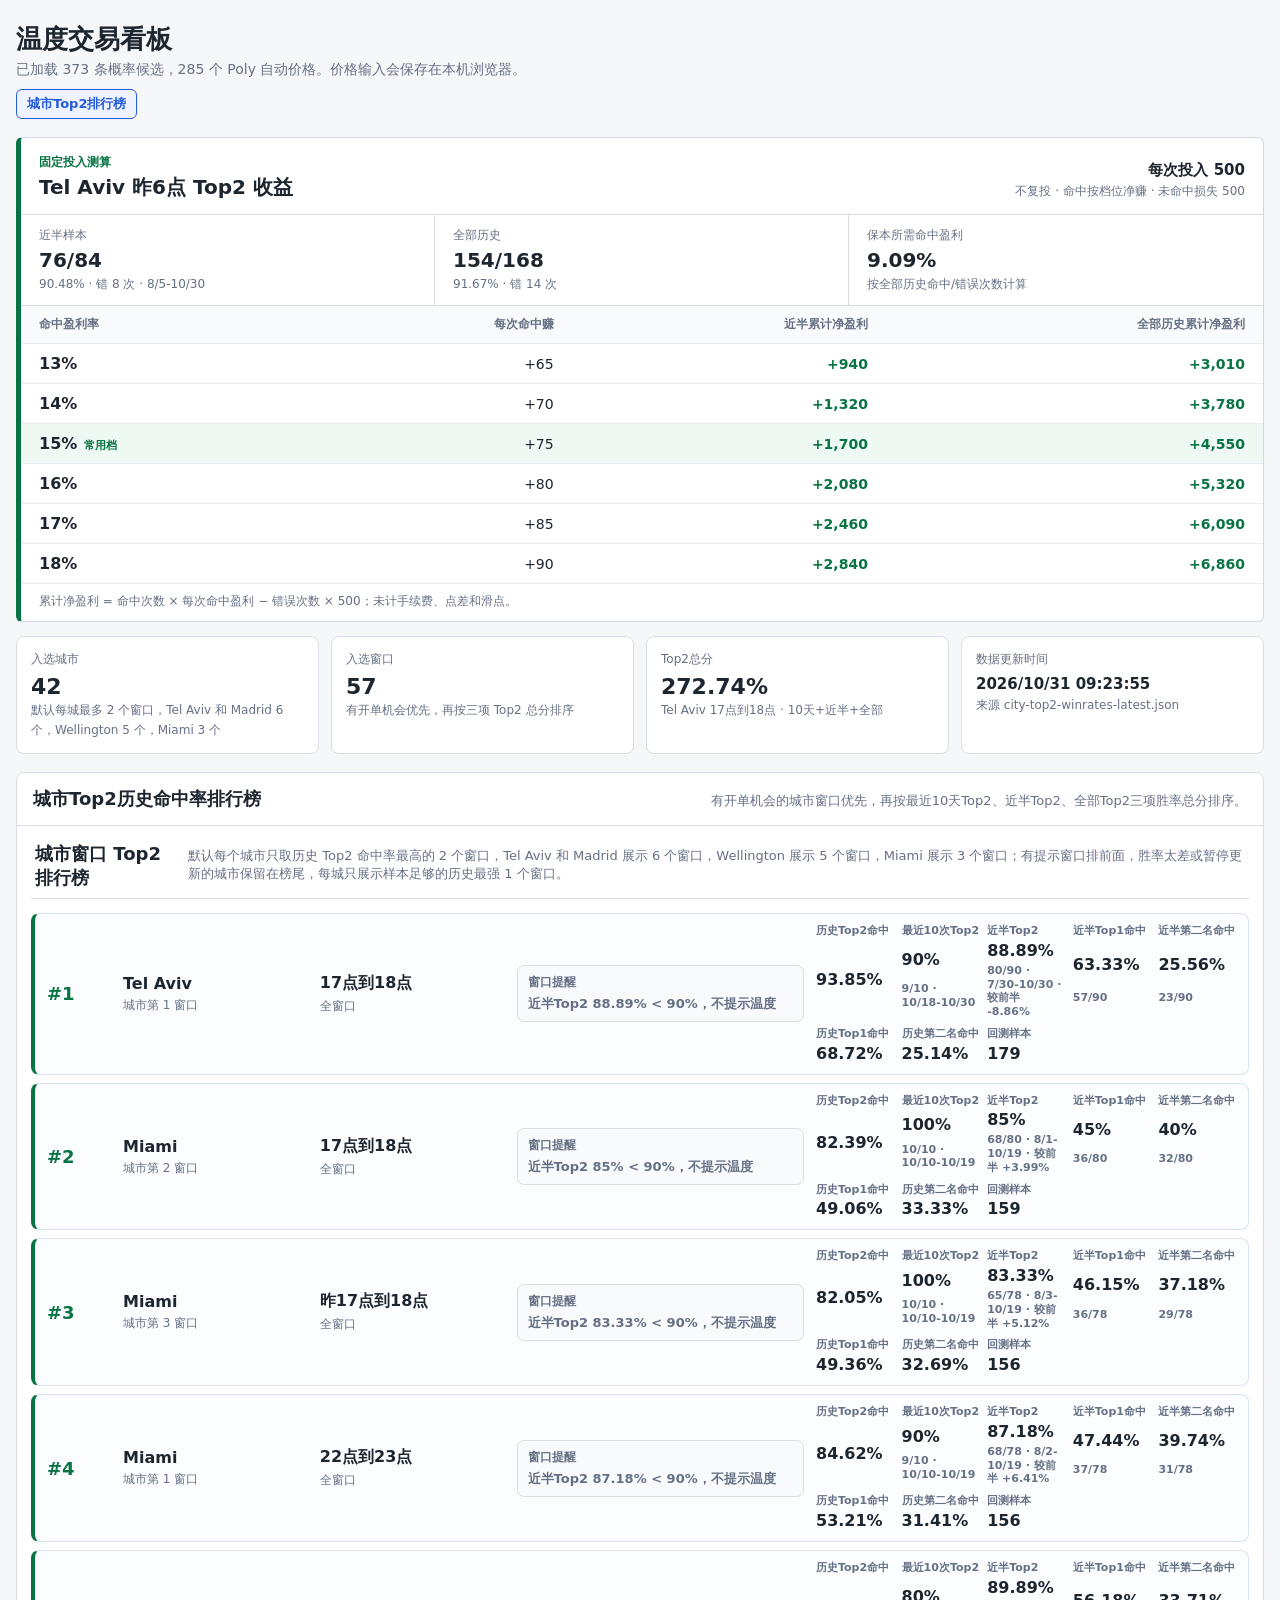
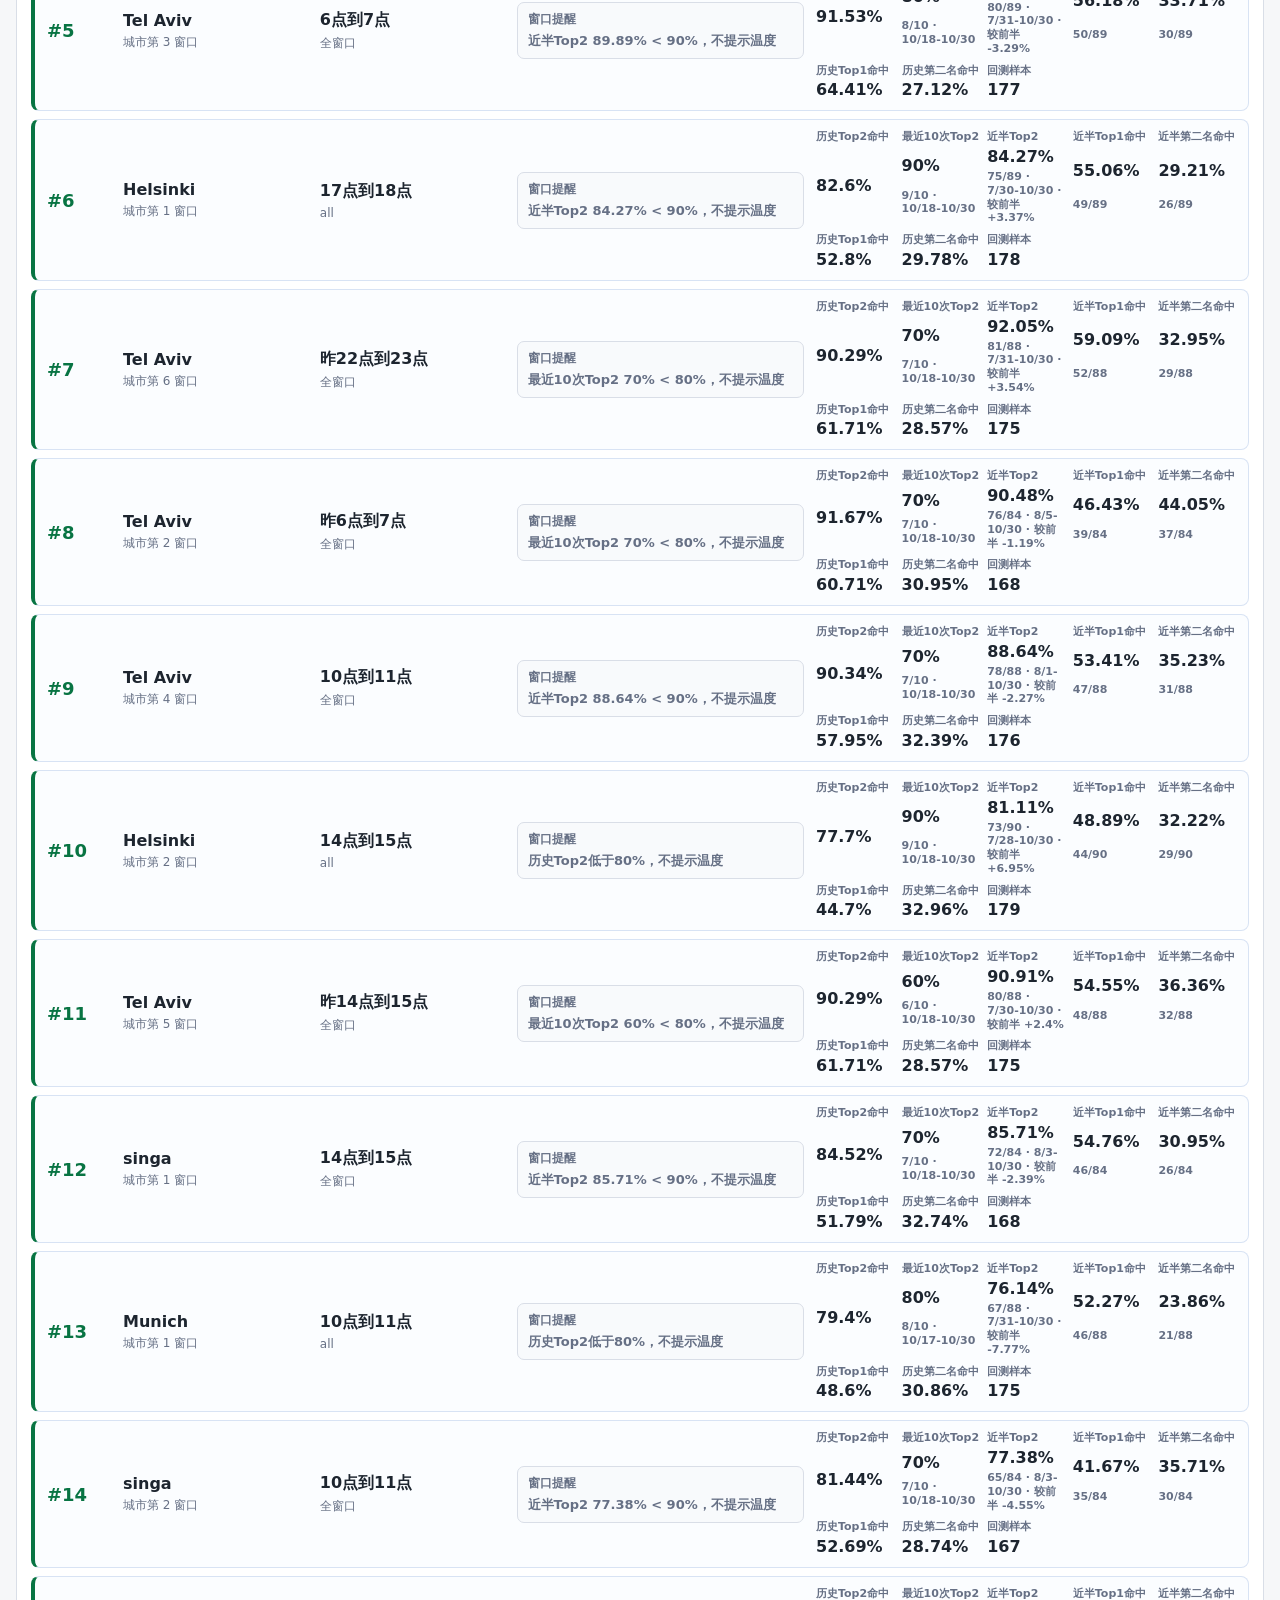
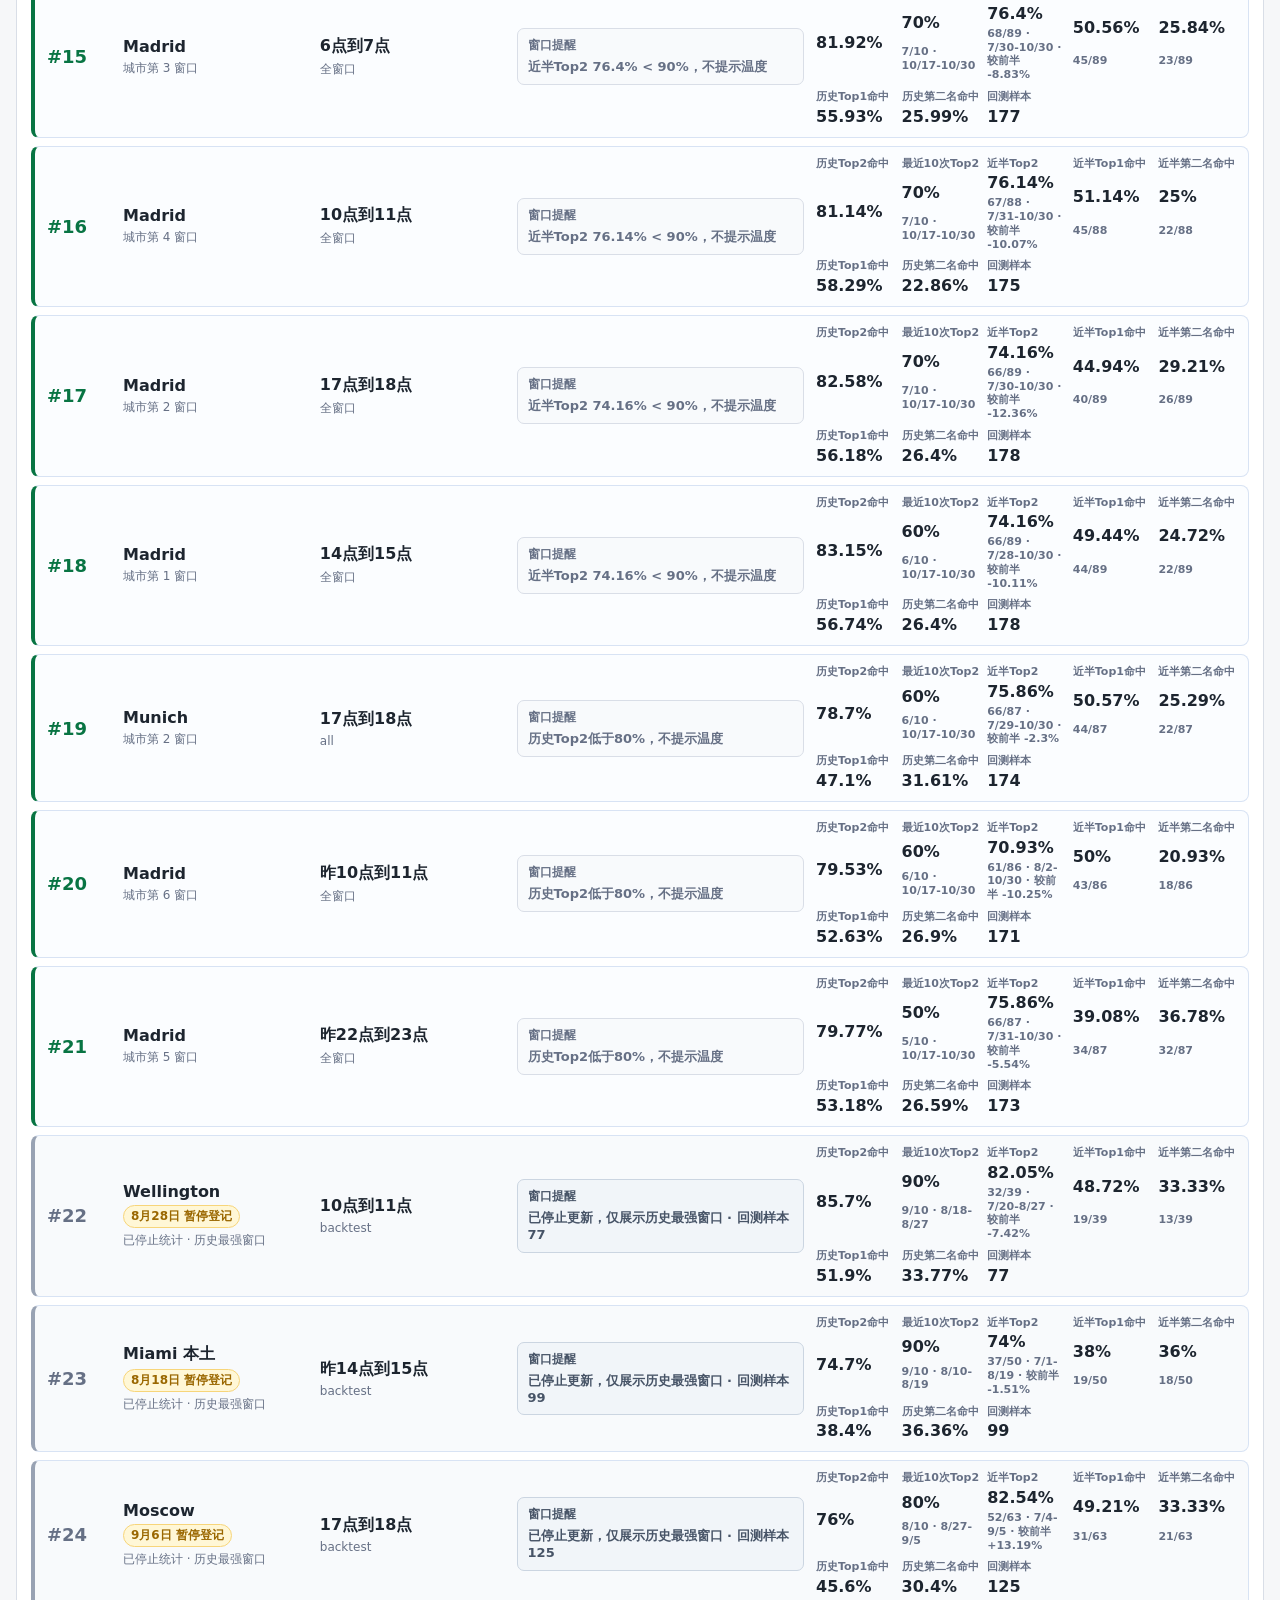
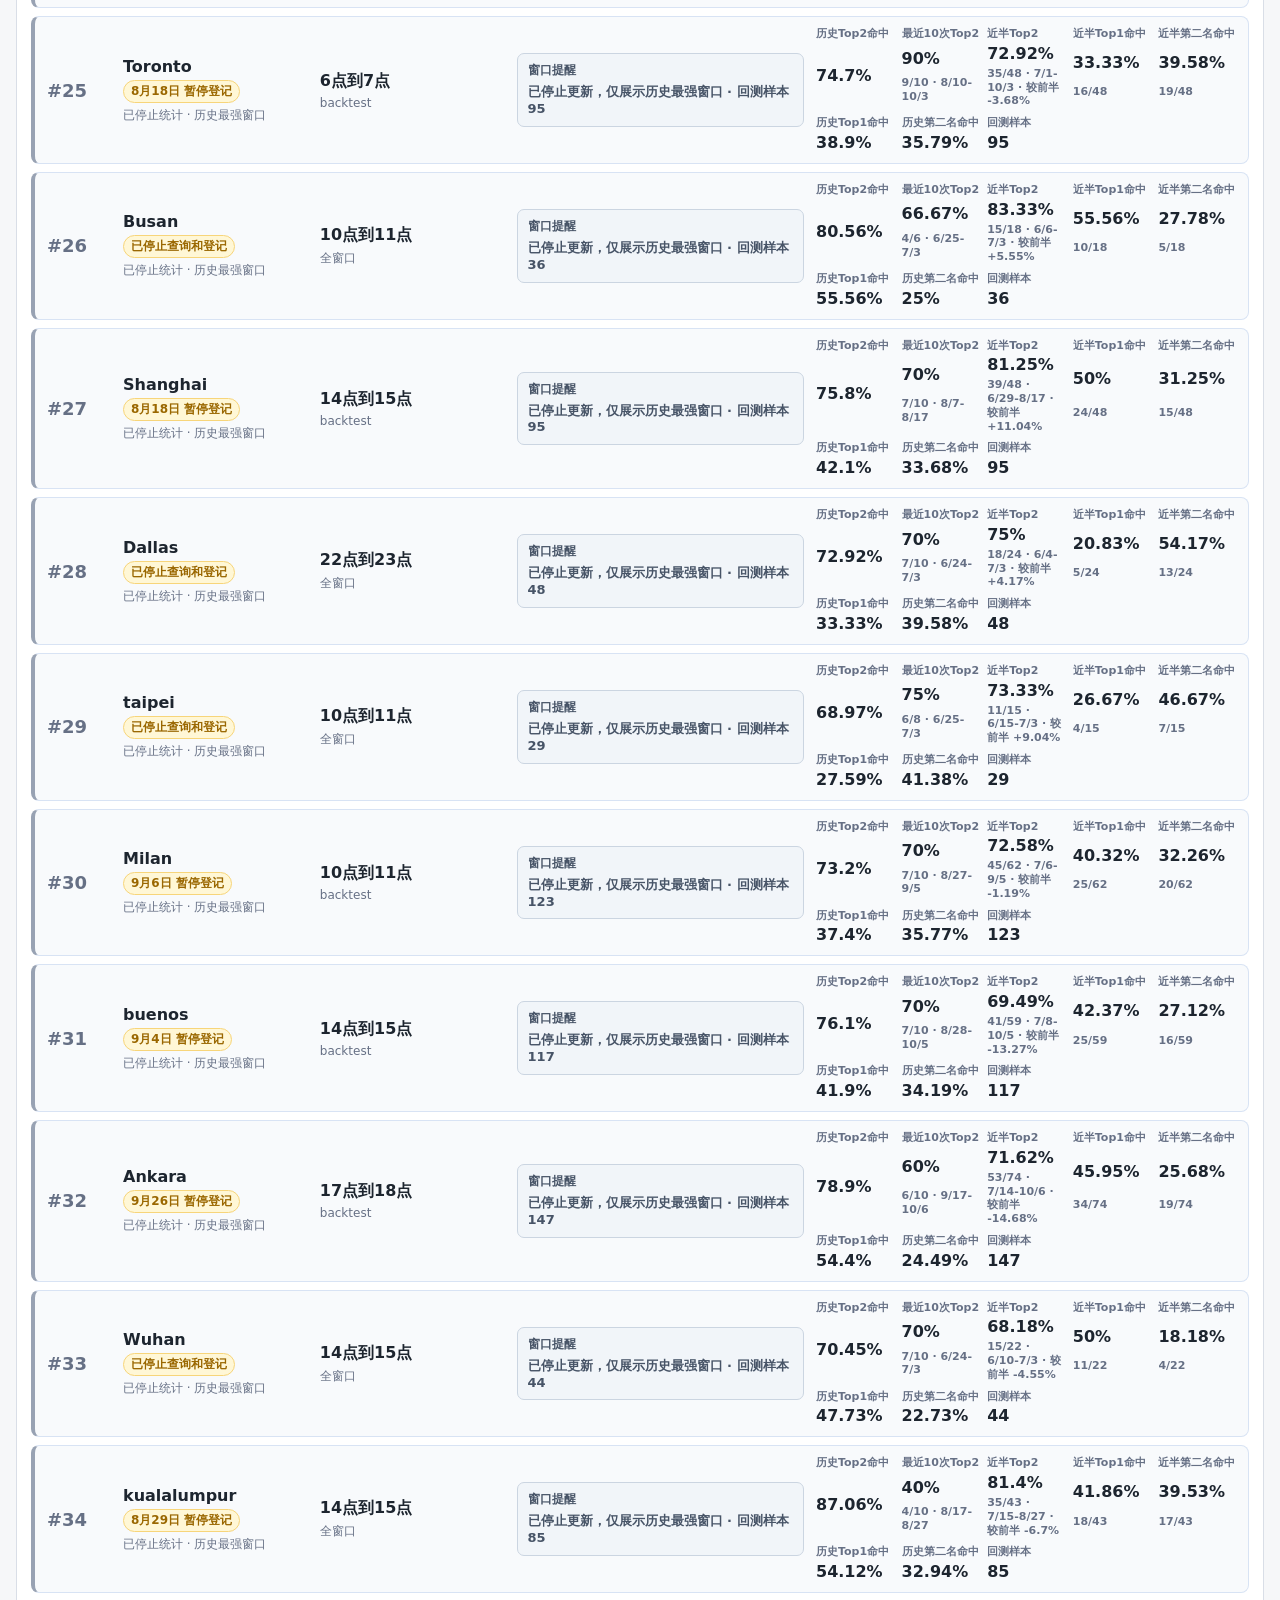
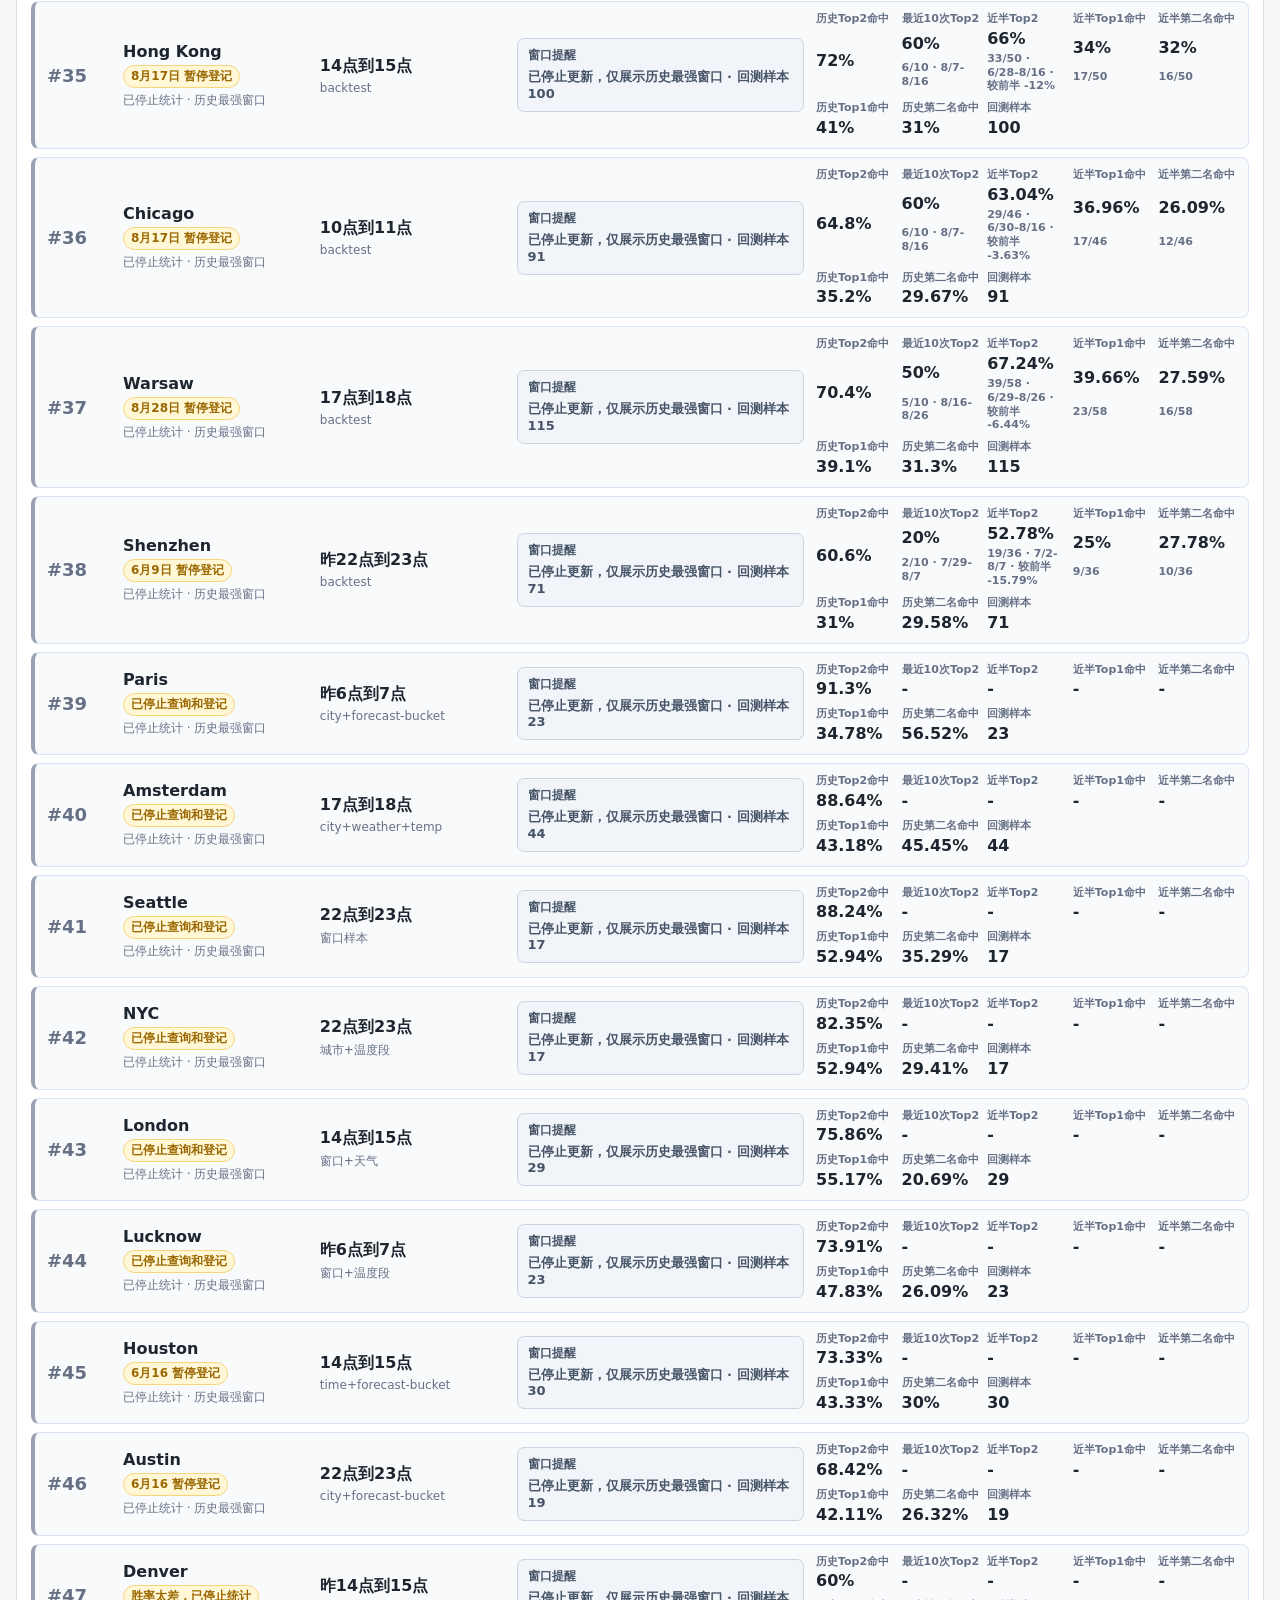
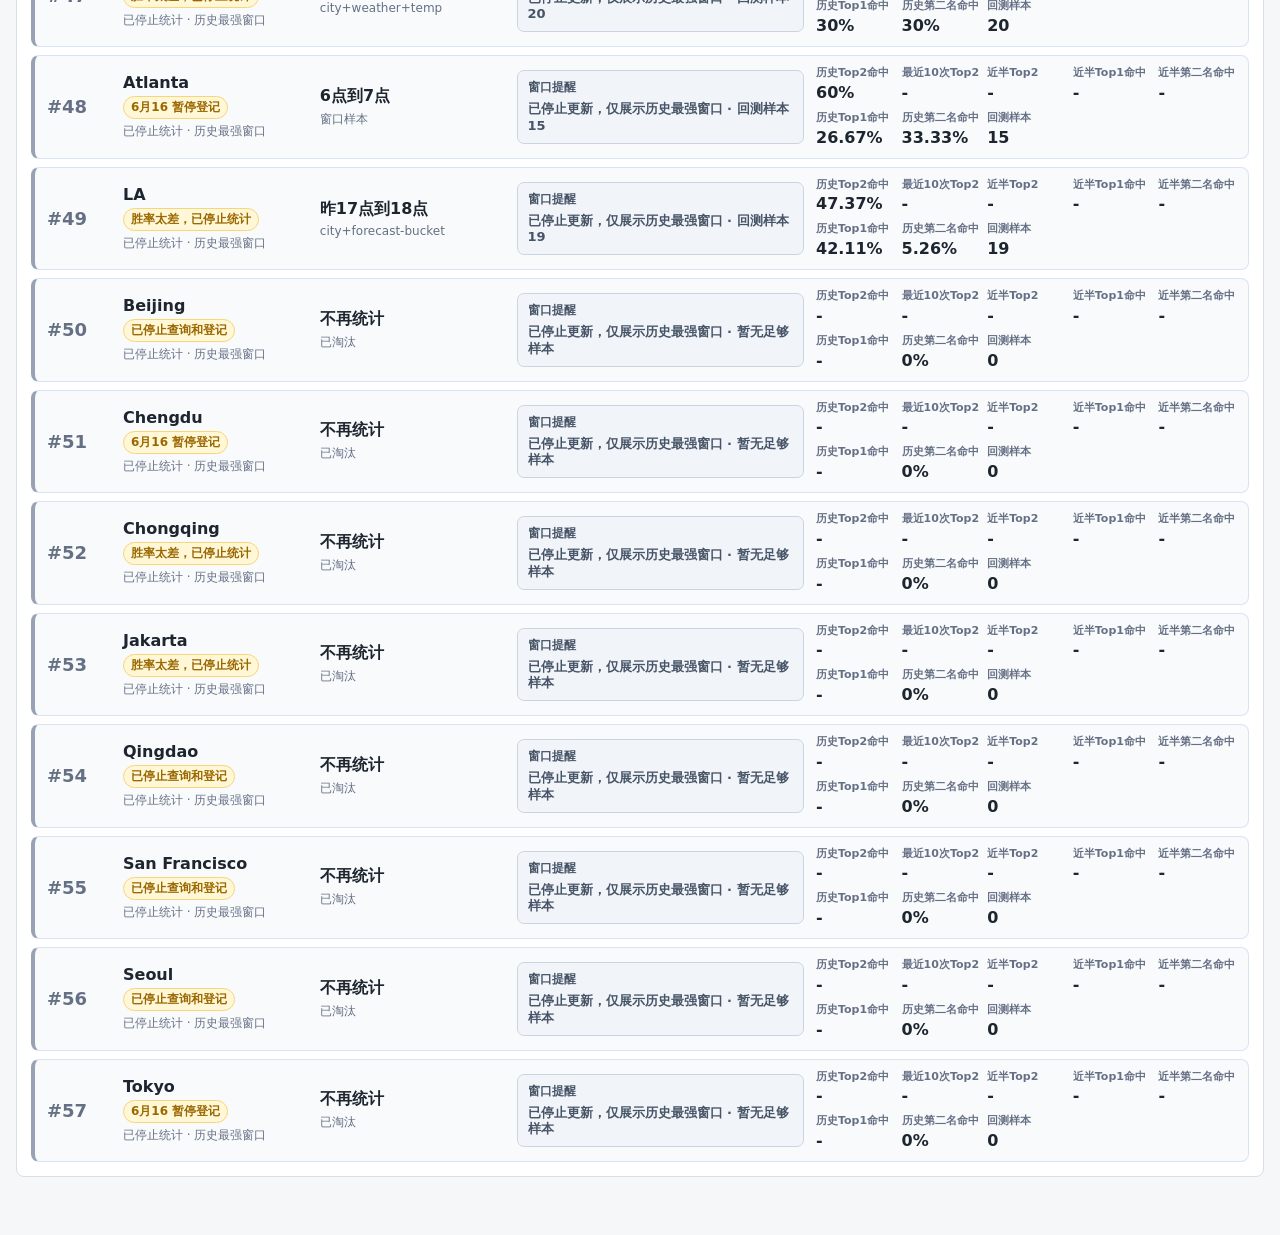
==== commit e06542fd: "Refresh dashboard 20261031-1712" ====
--- a/dashboard.html
+++ b/dashboard.html
@@ -4,7 +4,7 @@
     <meta charset="utf-8" />
     <meta name="viewport" content="width=device-width, initial-scale=1" />
     <title>温度交易看板</title>
-    <link rel="stylesheet" href="./dashboard.css?v=20261024-2215" />
+    <link rel="stylesheet" href="./dashboard.css?v=20261031-1712" />
   </head>
   <body>
     <main class="app-shell">
@@ -102,10 +102,10 @@
       </article>
     </template>
 
-    <script src="./poly_prices.js?v=20261024-2215"></script>
-    <script src="./dashboard_data.next.js?v=20261024-2215"></script>
-    <script src="./backtest_accuracy.next.js?v=20261024-2215"></script>
-    <script src="./dashboard.js?v=20261024-2215"></script>
-    <script src="./auto_hold_patch.js?v=20261024-2215"></script>
+    <script src="./poly_prices.js?v=20261031-1712"></script>
+    <script src="./dashboard_data.next.js?v=20261031-1712"></script>
+    <script src="./backtest_accuracy.next.js?v=20261031-1712"></script>
+    <script src="./dashboard.js?v=20261031-1712"></script>
+    <script src="./auto_hold_patch.js?v=20261031-1712"></script>
   </body>
 </html>
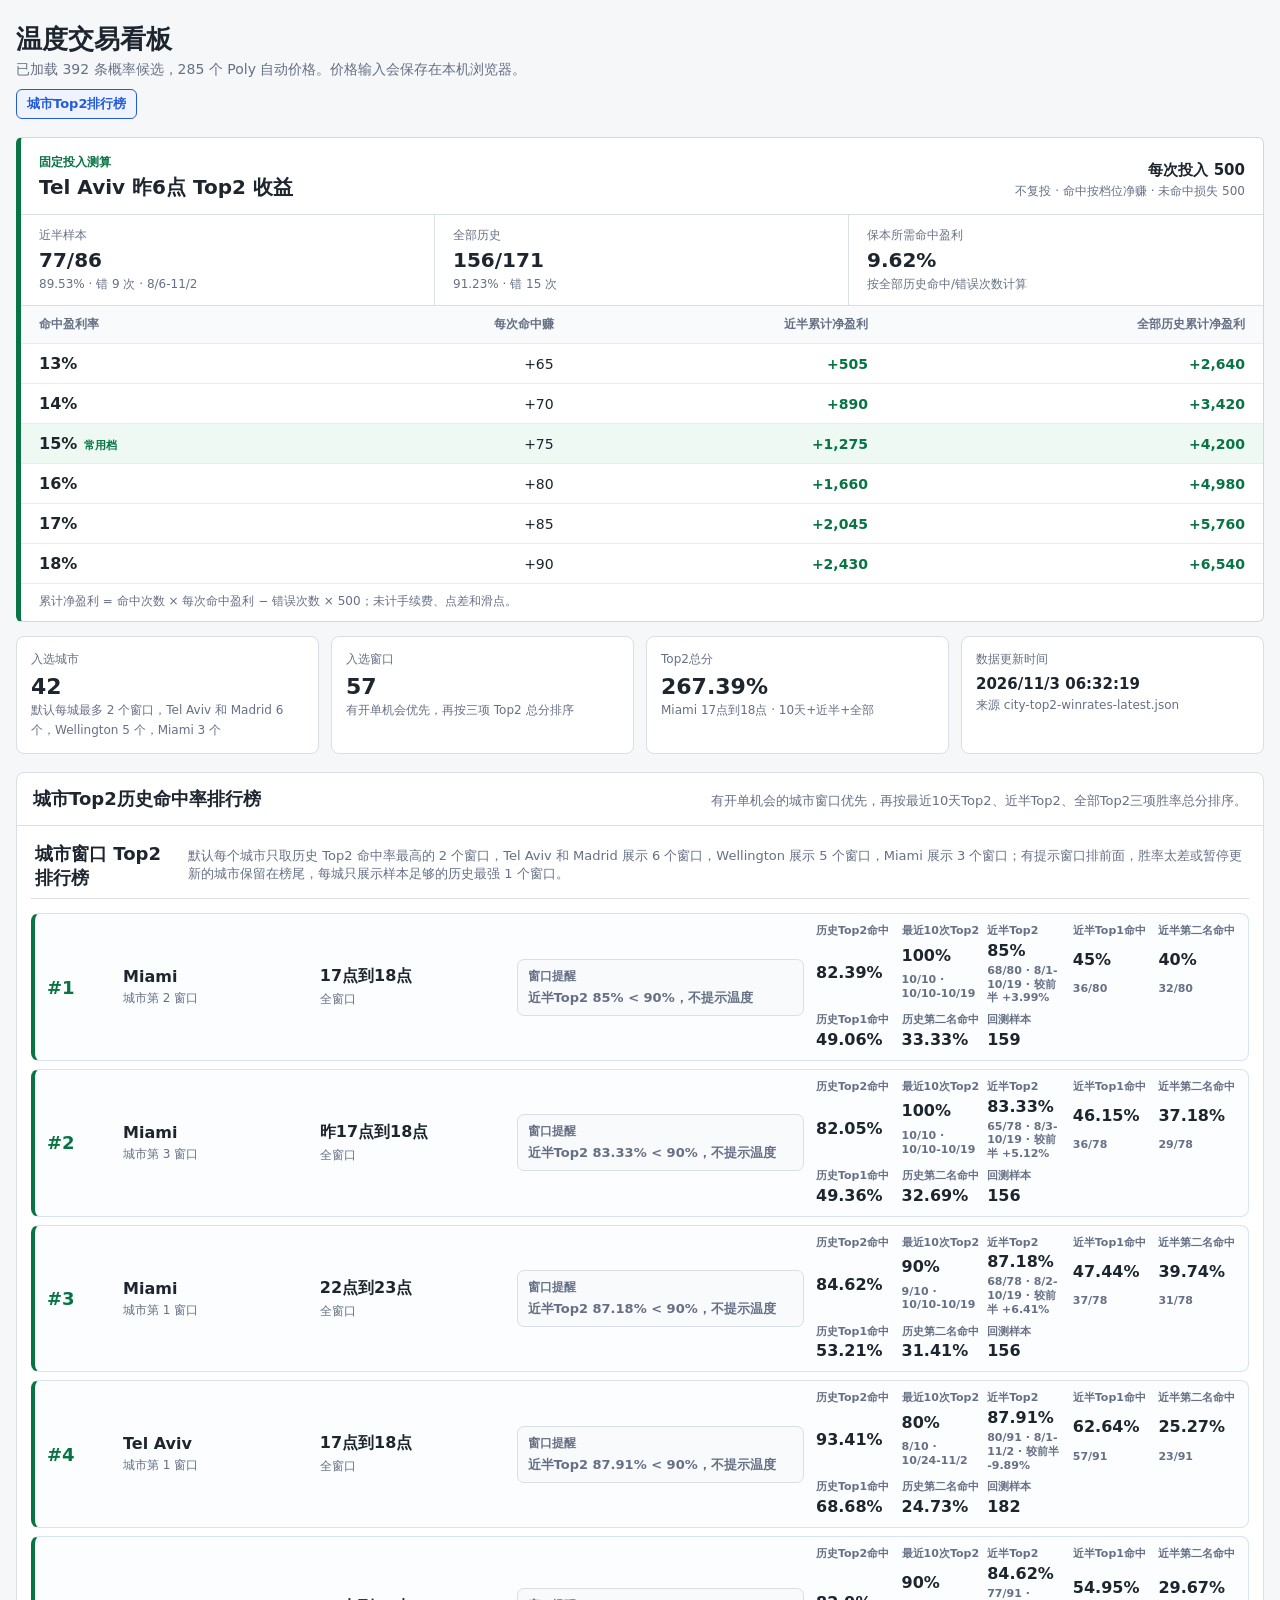
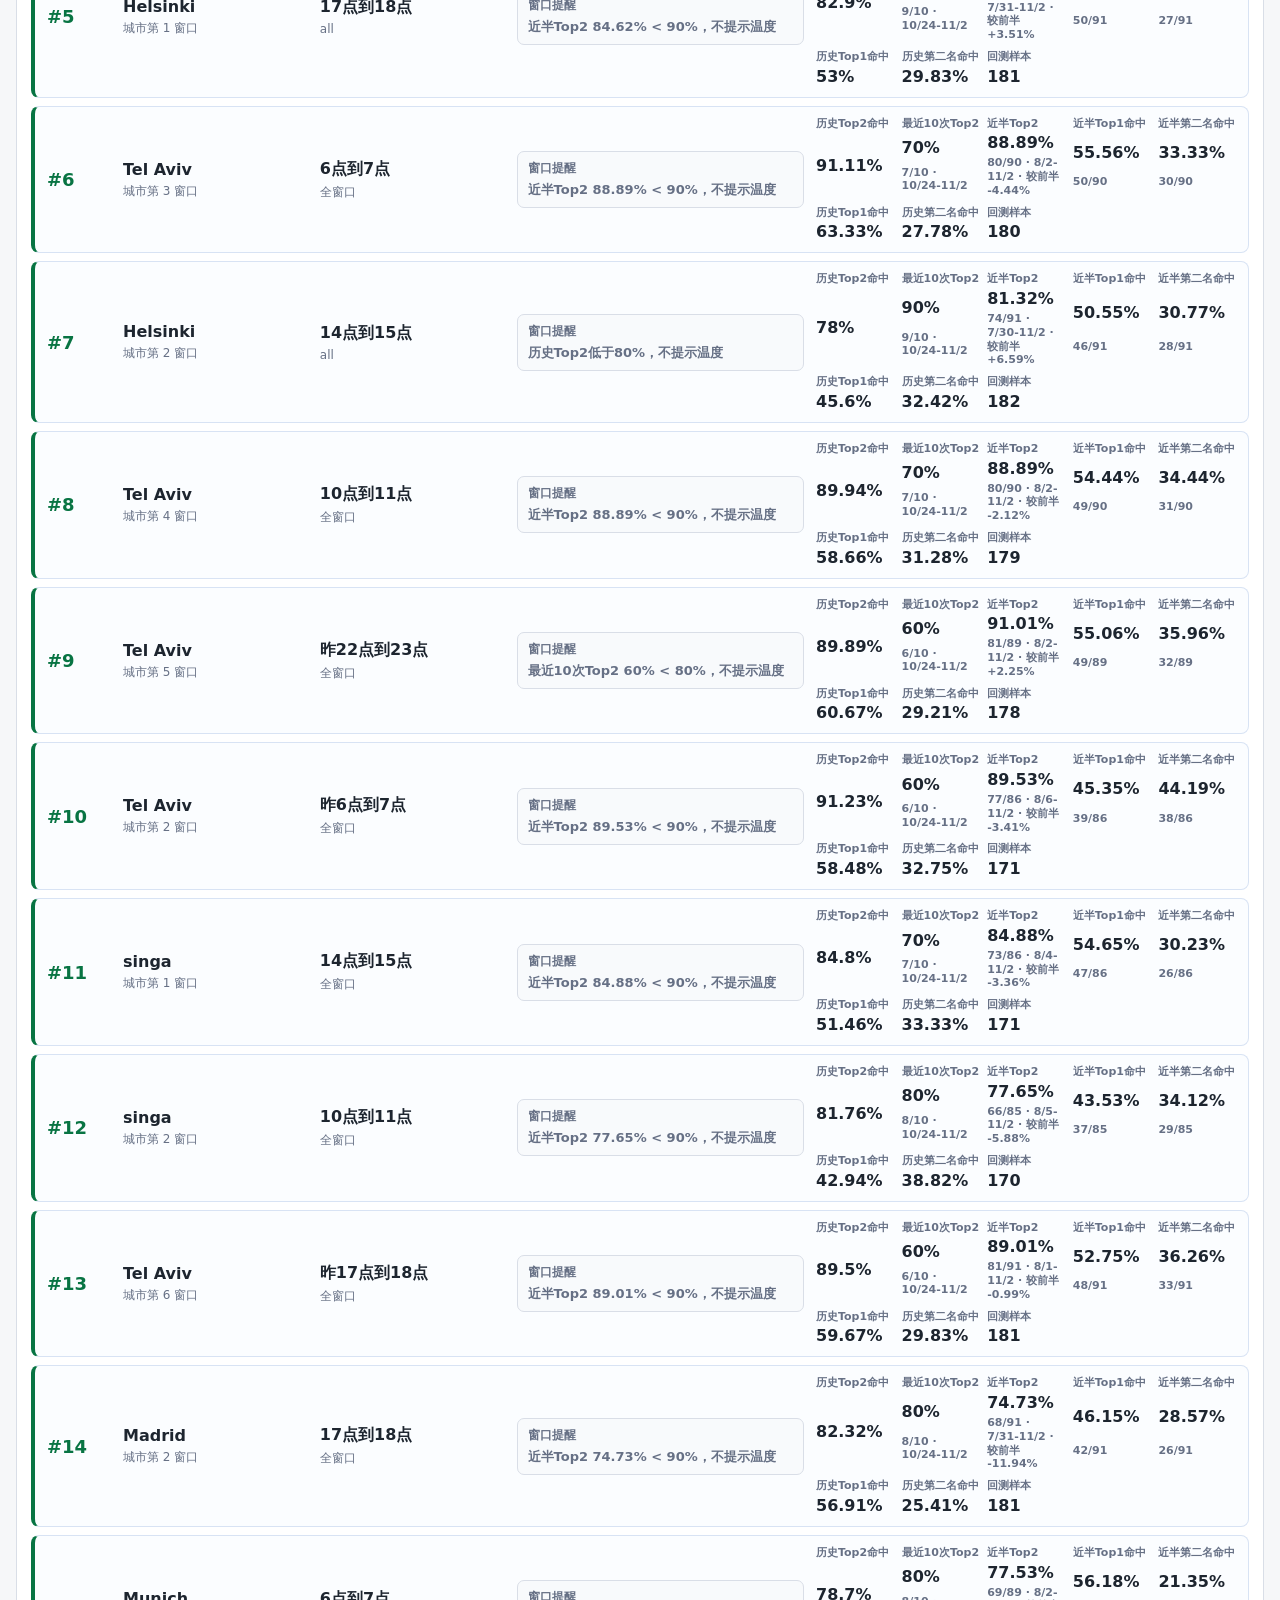
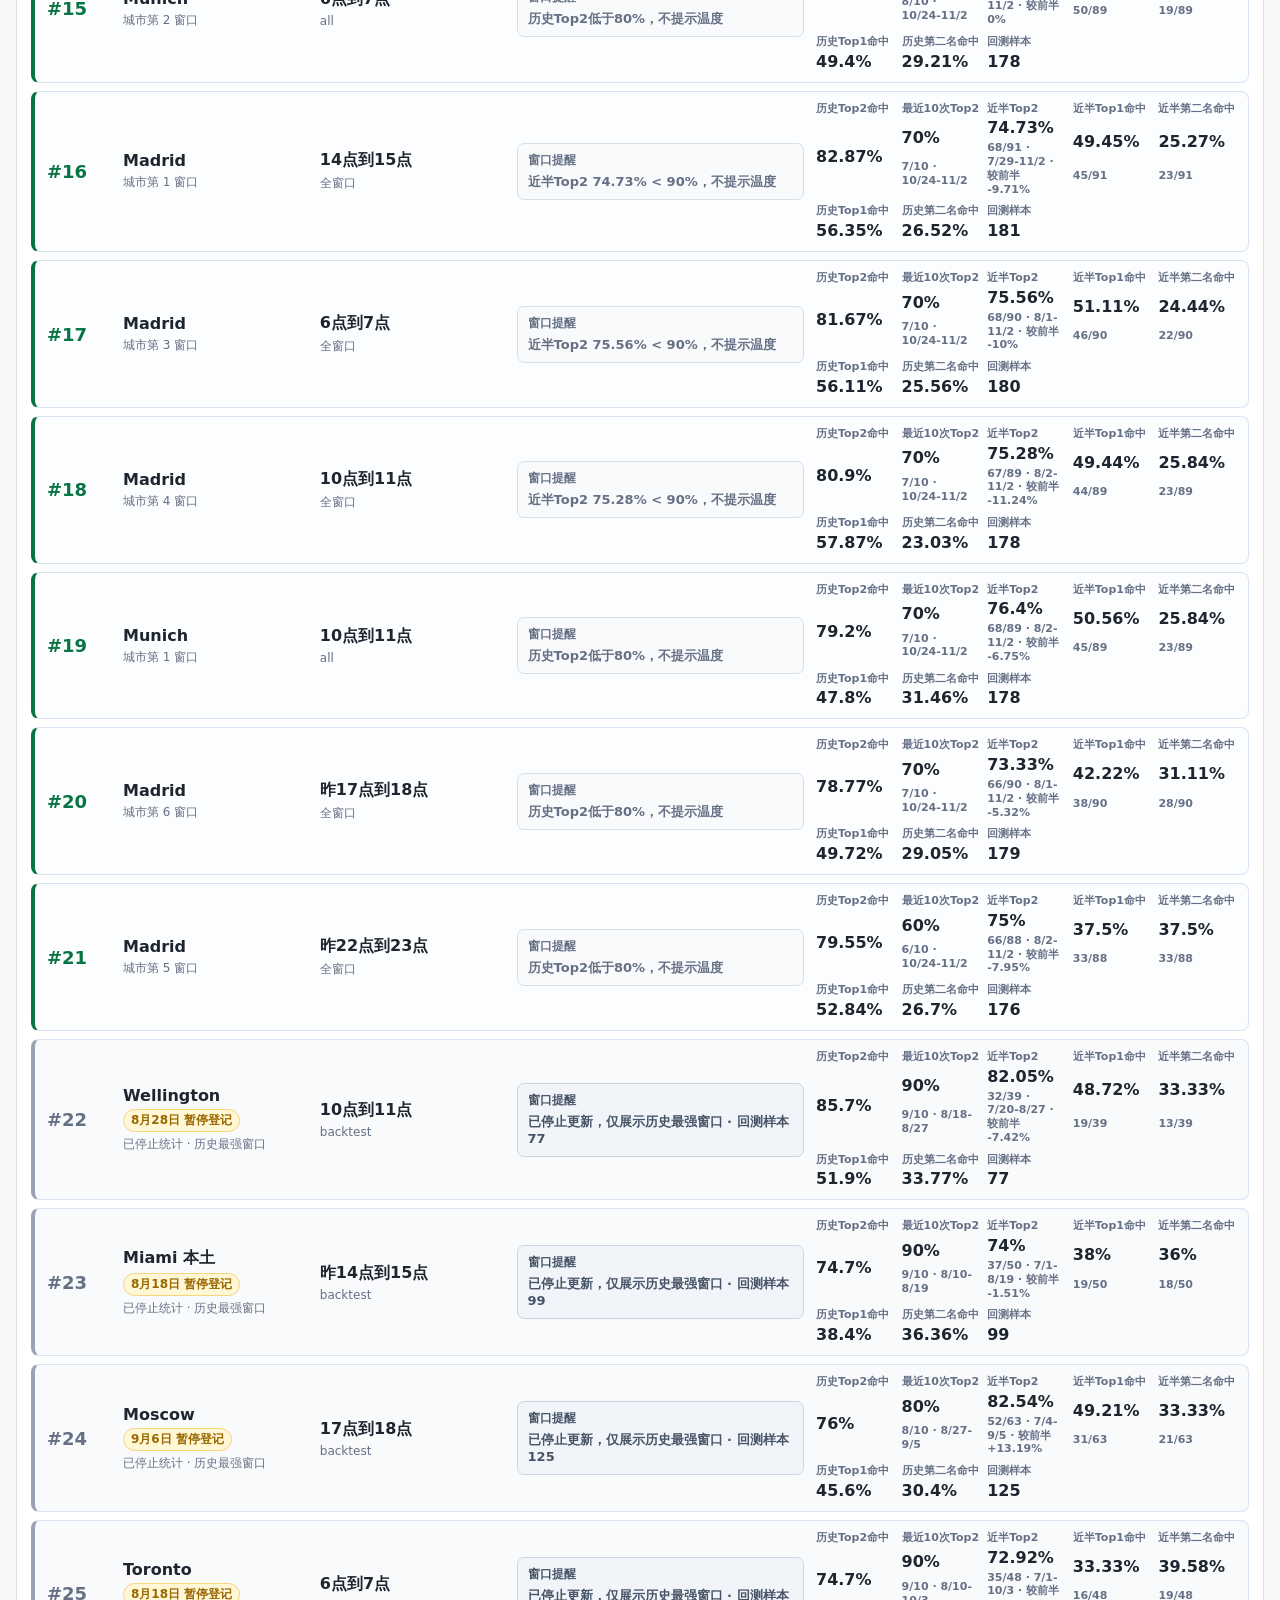
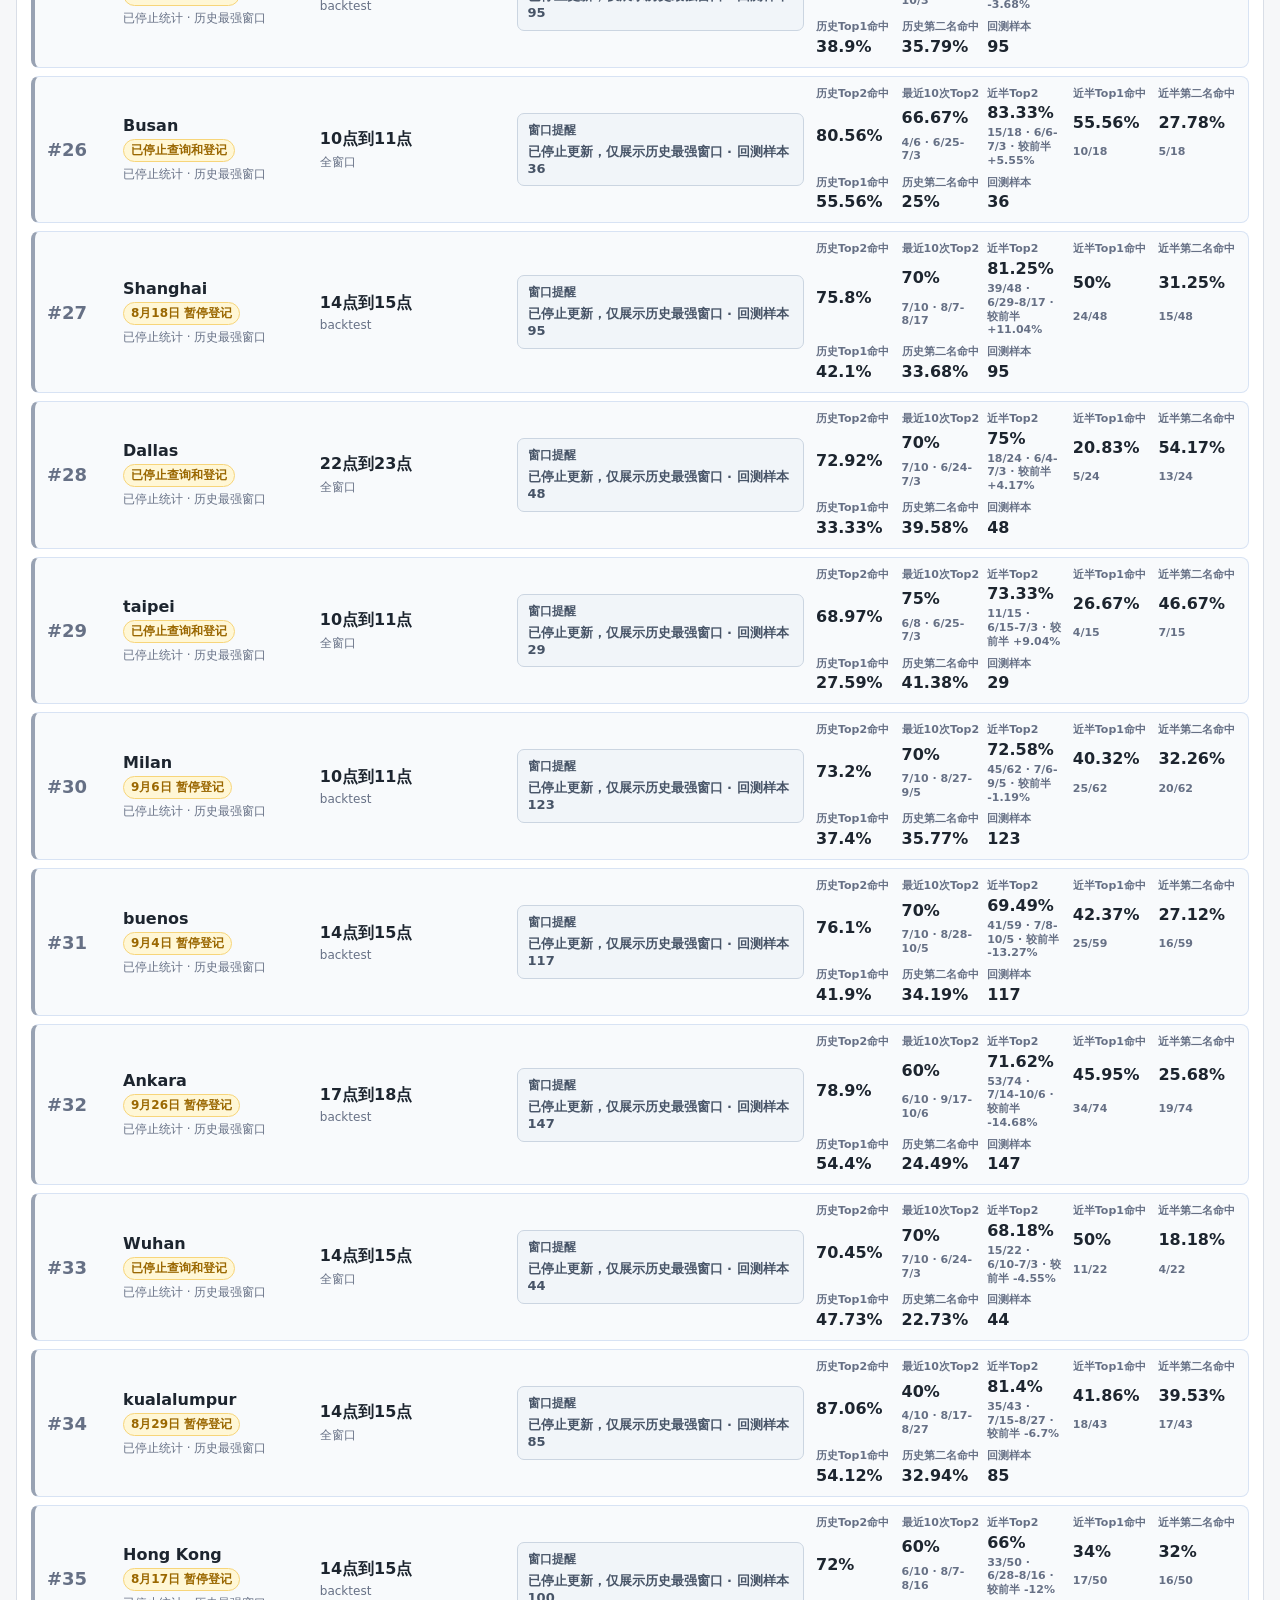
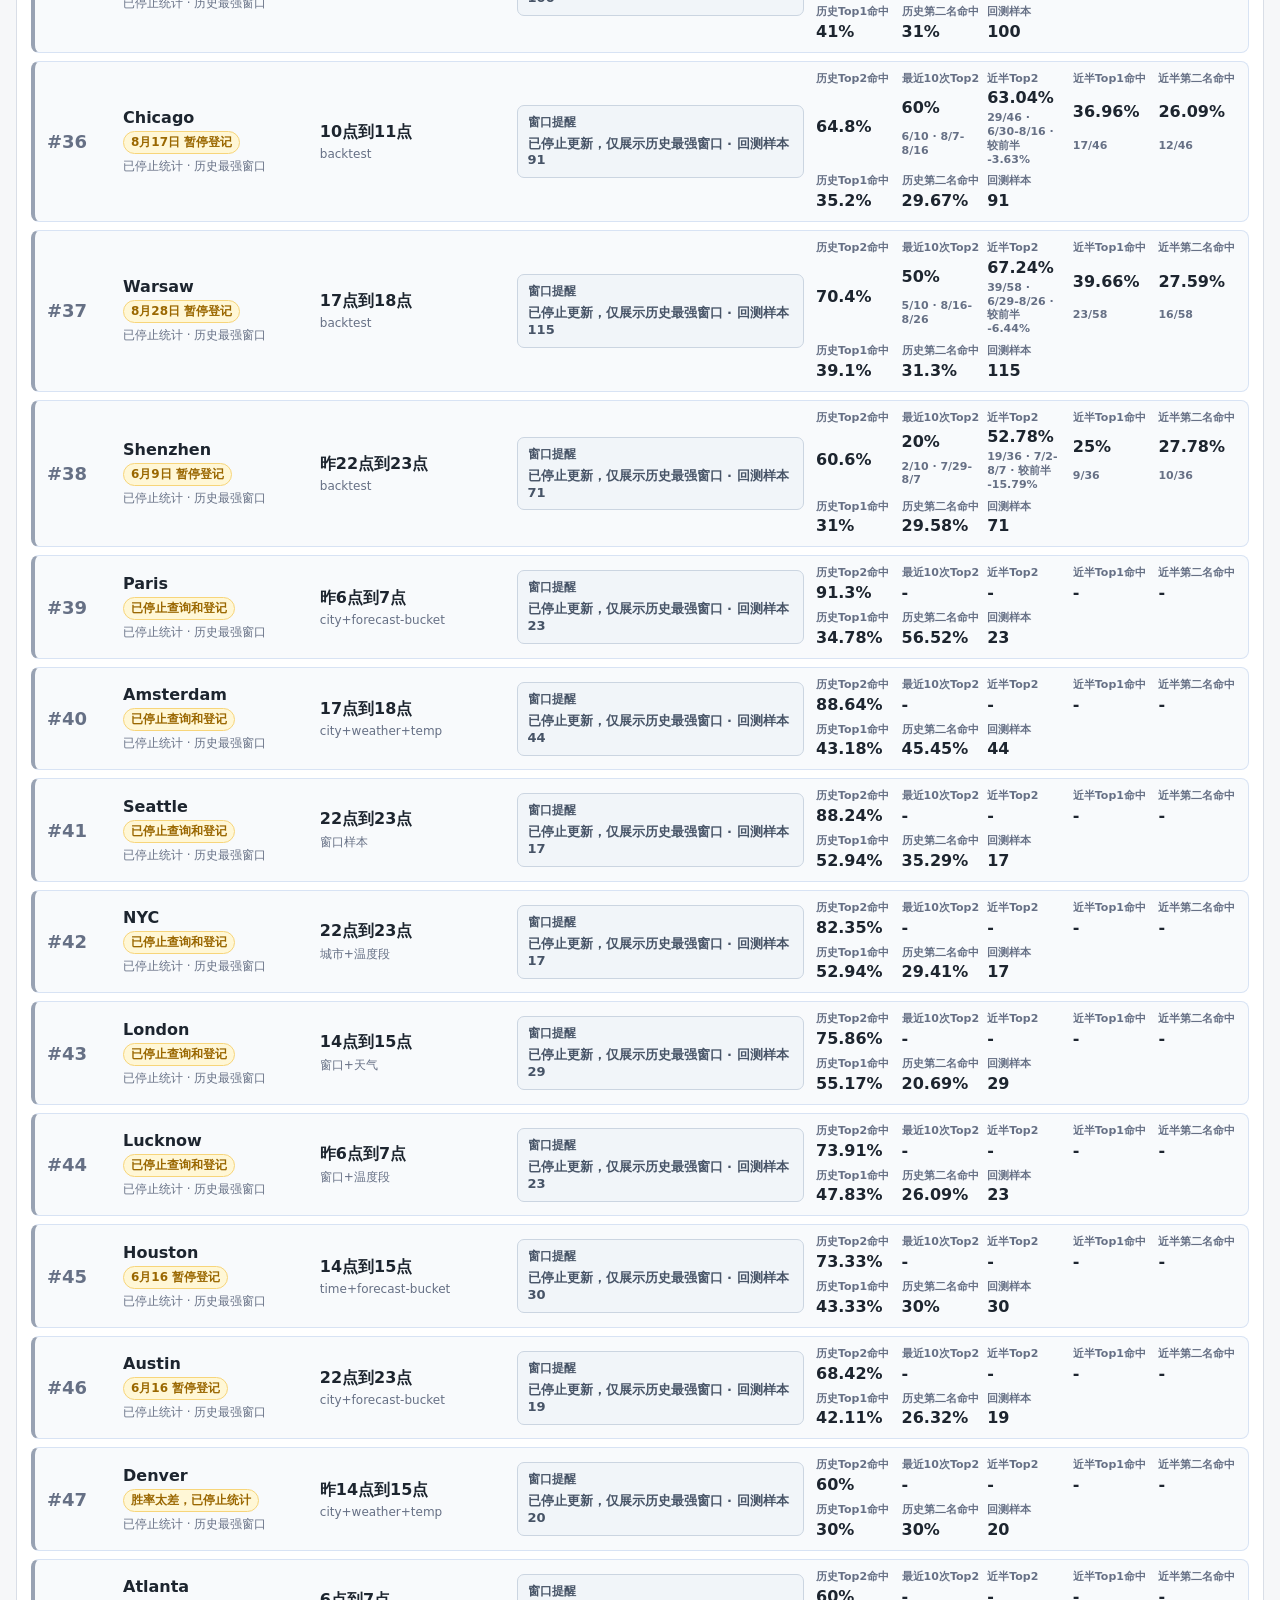
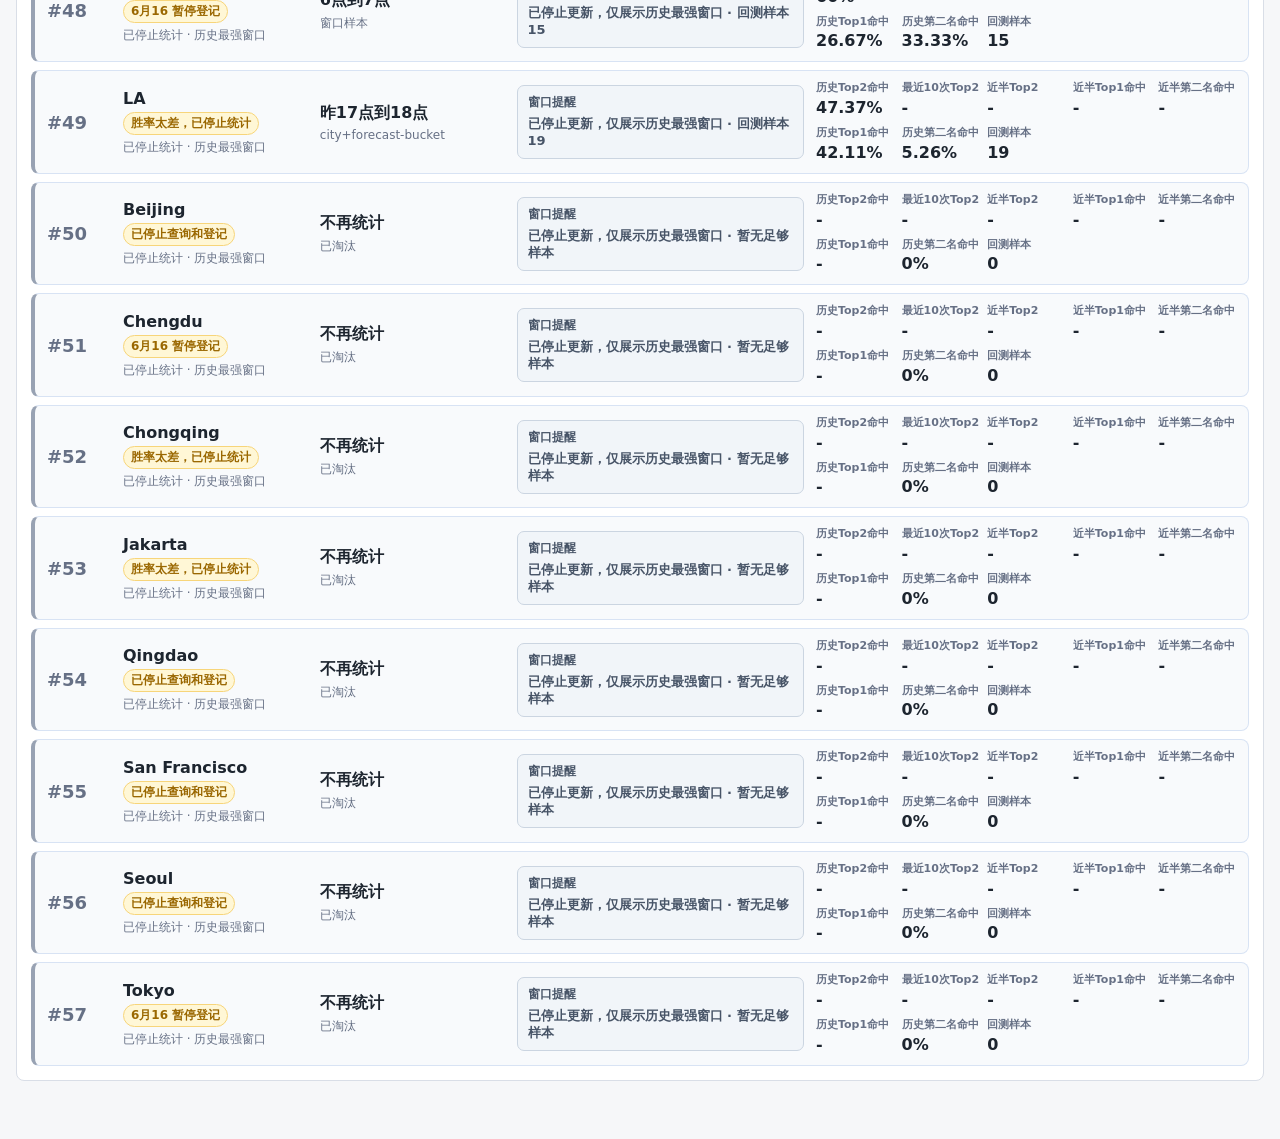
==== commit ed6c1ed7: "Refresh dashboard 20261103-1421" ====
--- a/dashboard.html
+++ b/dashboard.html
@@ -4,7 +4,7 @@
     <meta charset="utf-8" />
     <meta name="viewport" content="width=device-width, initial-scale=1" />
     <title>温度交易看板</title>
-    <link rel="stylesheet" href="./dashboard.css?v=20261031-1712" />
+    <link rel="stylesheet" href="./dashboard.css?v=20261103-1421" />
   </head>
   <body>
     <main class="app-shell">
@@ -102,10 +102,10 @@
       </article>
     </template>
 
-    <script src="./poly_prices.js?v=20261031-1712"></script>
-    <script src="./dashboard_data.next.js?v=20261031-1712"></script>
-    <script src="./backtest_accuracy.next.js?v=20261031-1712"></script>
-    <script src="./dashboard.js?v=20261031-1712"></script>
-    <script src="./auto_hold_patch.js?v=20261031-1712"></script>
+    <script src="./poly_prices.js?v=20261103-1421"></script>
+    <script src="./dashboard_data.next.js?v=20261103-1421"></script>
+    <script src="./backtest_accuracy.next.js?v=20261103-1421"></script>
+    <script src="./dashboard.js?v=20261103-1421"></script>
+    <script src="./auto_hold_patch.js?v=20261103-1421"></script>
   </body>
 </html>
